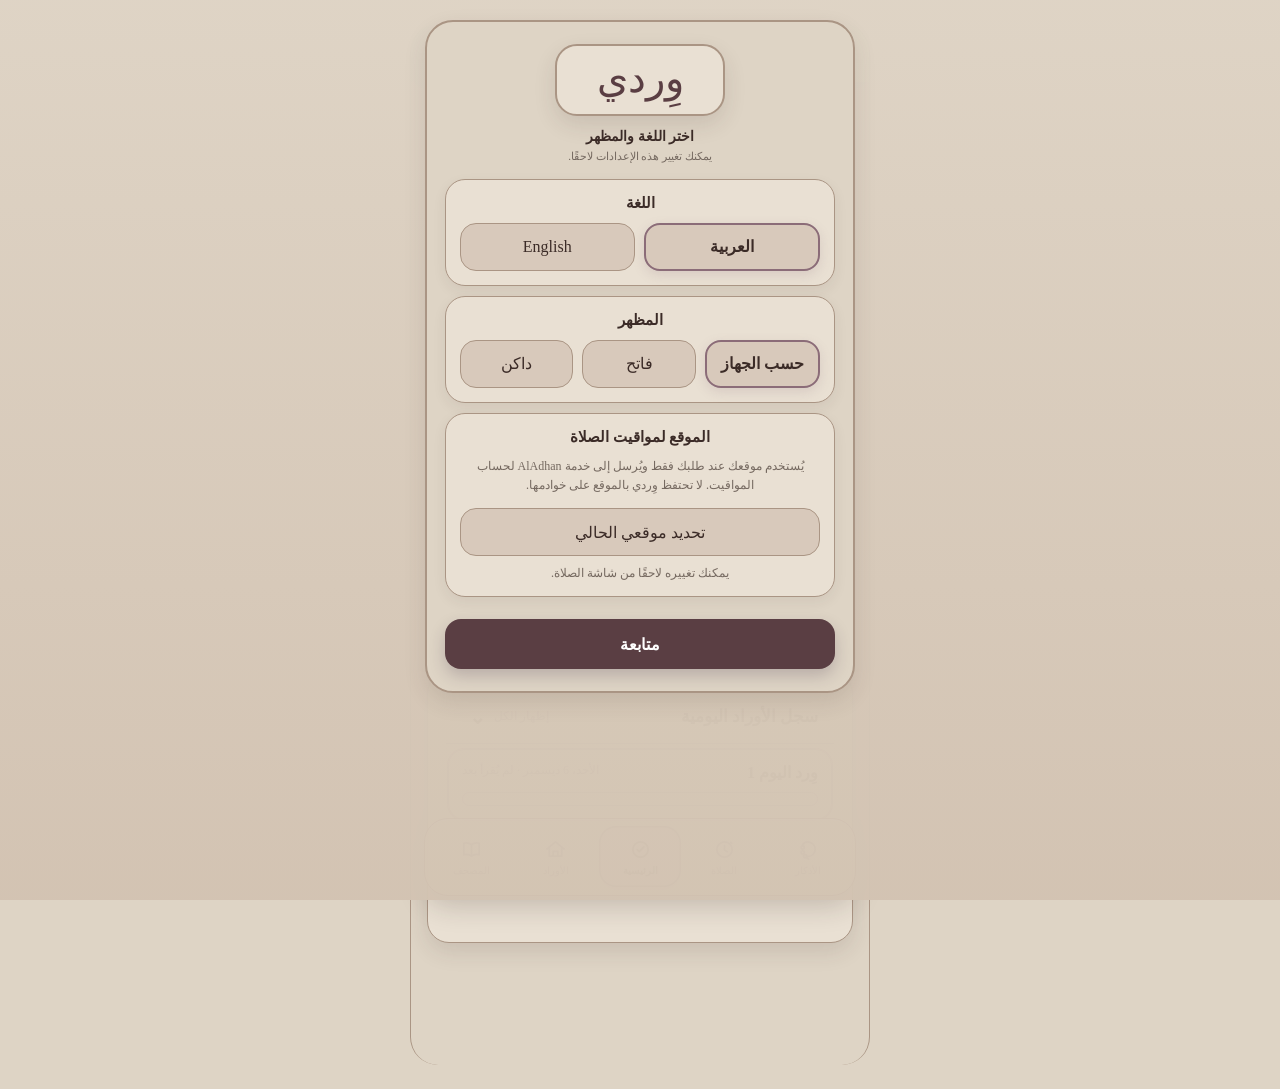
==== index.html @ 314fc112 "Add files via upload" ====
<!doctype html>
<html lang="ar" dir="rtl" data-build="26">
<head>
  <meta charset="utf-8" />
  <meta name="viewport" content="width=device-width,initial-scale=1,viewport-fit=cover" />
  <meta name="theme-color" id="themeColorMeta" content="#ded4c5" />
  <meta name="apple-mobile-web-app-capable" content="yes" />
  <meta name="apple-mobile-web-app-status-bar-style" id="appleStatusBarMeta" content="default" />
  <meta name="apple-mobile-web-app-title" content="Werdy" />
  <title>وِردي | Werdy</title>
  <meta name="werdy-build" content="26" />
  <link rel="manifest" href="./manifest.json?v=26" />
  <link rel="apple-touch-icon" href="./assets/icon-192-1xGgNftV.png" />
  <script type="module" crossorigin src="./assets/index-ByJYlBrs.js"></script>
  <link rel="stylesheet" crossorigin href="./assets/index-DvYxxXbw.css">
</head>
<body class="release-v1">
  
  <section class="onboarding-overlay" id="onboarding">
    <div class="onboarding-card">
      <div class="brand large"><span class="brand-ar">وِردي</span><span class="brand-en">Werdy</span></div>
      <h1 id="onboardingTitle">اختر اللغة والمظهر</h1>
      <p class="muted" id="onboardingSubtitle">يمكنك تغيير هذه الإعدادات لاحقًا.</p>

      <div class="onboarding-section">
        <label id="languageLabel">اللغة</label>
        <div class="choice-row">
          <button class="choice-btn active" data-lang-choice="ar">العربية</button>
          <button class="choice-btn" data-lang-choice="en">English</button>
        </div>
      </div>

      <div class="onboarding-section">
        <label id="themeLabel">المظهر</label>
        <div class="choice-row">
          <button class="choice-btn active" data-theme-choice="system" id="systemThemeBtn">حسب الجهاز</button>
          <button class="choice-btn" data-theme-choice="light" id="lightThemeBtn">فاتح</button>
          <button class="choice-btn" data-theme-choice="dark" id="darkThemeBtn">داكن</button>
        </div>
      </div>

      <div class="onboarding-section"><label id="onboardingLocationLabel">الموقع لمواقيت الصلاة</label><p class="location-disclosure" id="onboardingLocationDisclosure">يُستخدم موقعك عند طلبك فقط ويُرسل إلى خدمة AlAdhan لحساب المواقيت. لا تحتفظ وِردي بالموقع على خوادمها.</p><button class="choice-btn location-onboarding-btn" id="onboardingLocationBtn">تحديد موقعي الحالي</button><small class="muted onboarding-location-status" id="onboardingLocationStatus">يمكنك تغييره لاحقًا من شاشة الصلاة.</small></div>

      <button class="primary-btn" id="continueOnboarding">متابعة</button>
    </div>
  </section>

  <main class="app-shell">
    <button class="hidden" id="adhkarBtn" type="button" tabindex="-1" aria-hidden="true"></button>
    <button class="hidden" id="khatmaCompleteBtn" type="button" tabindex="-1" aria-hidden="true"></button>
    <header class="topbar">
      <button class="icon-btn" id="menuBtn" aria-label="البحث في المصحف">⌕</button>
      <button class="brand theme-brand-btn" id="themeBrandBtn" type="button" aria-label="تغيير المظهر"><span class="brand-ar">وِردي</span><span class="brand-en">Werdy</span></button>
      <button class="icon-btn settings-header-btn" id="settingsHeaderBtn" aria-label="الإعدادات"><svg viewBox="0 0 24 24" aria-hidden="true"><path d="M4 7h10M18 7h2M4 17h2M10 17h10M14 4v6M7 14v6"/><circle cx="14" cy="7" r="2"/><circle cx="7" cy="17" r="2"/></svg></button>
    </header>
    <div class="global-quran-search hidden" id="globalQuranSearch">
      <select id="globalSurahSelect" aria-label="السورة"></select>
      <input id="globalAyahInput" type="text" inputmode="numeric" pattern="[0-9٠-٩۰-۹]*" value="1" aria-label="رقم الآية" />
      <button class="small-btn" id="globalQuranGoBtn">انتقال</button>
    </div>

    <section class="screen" id="adhkarScreen">
      <div class="page-title-card"><h1 id="adhkarPageTitle">الأذكار</h1></div>
      <div class="adhkar-tabs" role="tablist" aria-label="نوع الأذكار">
        <button class="adhkar-tab active" id="morningAdhkarTab" type="button" data-adhkar="morning" role="tab" aria-selected="true">أذكار الصباح</button>
        <button class="adhkar-tab" id="eveningAdhkarTab" type="button" data-adhkar="evening" role="tab" aria-selected="false">أذكار المساء</button>
      </div>
      <p class="adhkar-translation-note hidden" id="adhkarTranslationNote"></p>
      <div class="adhkar-list" id="adhkarList"></div>
    </section>

    <section class="screen" id="homeScreen">
      <div class="page-title-card"><h1>الأوراد</h1><p class="muted" id="todayLabel"></p><span class="count-badge hidden" id="awradCount">1</span></div>
      <div id="awradCards" class="awrad-cards"></div>
    </section>

    <section class="screen" id="wirdDetailsScreen">
      <div class="section-title-row"><button class="back-btn" data-target="homeScreen">→</button><h1>تفاصيل الوِرد</h1><span></span></div>
      <div class="wird-day-nav"><button id="previousWirdBtn" aria-label="اليوم السابق">−</button><strong id="wirdDayLabel">وِرد اليوم الأول</strong><button id="nextWirdBtn" aria-label="اليوم التالي">+</button></div>
      <div class="detail-chart"><div class="chart-center"><strong id="detailPercent">0%</strong><small>تم اليوم</small></div></div>
      <article class="hero-card detail-hero"><span class="khatma-tag" id="detailKhatmaName">الختمة الأساسية</span><h2 id="detailRange">من الفاتحة 1 إلى البقرة 25</h2><p id="detailPreview">بِسْمِ اللَّهِ الرَّحْمَنِ الرَّحِيمِ...</p></article>
      <div class="stats-grid khatma-stats detail-khatma-stats">
        <article class="stat"><span>عدد أجزاء الوِرد</span><strong id="totalCompleted">0</strong><small>جزء</small></article>
        <article class="stat"><span>عدد أرباع الوِرد</span><strong id="dailyAmountSummary">2</strong><small>ربع</small></article>
        <article class="stat"><span>أيام القراءة</span><strong id="activeDaysCount">7</strong><small>أسبوعيًا</small></article>
      </div>
      <div class="stats-grid detail-stats"><article class="stat"><span>تمت قراءته</span><strong id="doneCount">0</strong><small>ربع</small></article><article class="stat"><span>المتبقي</span><strong id="remainingCount">2</strong><small>ربع</small></article><article class="stat"><span>إجمالي الوِرد</span><strong id="detailTotal">2</strong><small>ربع</small></article><article class="stat schedule-stat"><span>مقارنة بالخطة</span><strong id="scheduleDelta">في الموعد</strong><small id="scheduleDeltaDetail">لا تأخير</small></article></div>
      <button class="primary-btn" id="startReadingBtn">ابدأ الوِرد</button>
      <button class="secondary-btn" id="completeWirdDayBtn">تمت قراءة وِرد اليوم والانتقال للوِرد التالي</button>
    </section>

    <div class="modal-backdrop hidden" id="reminderModal"><div class="mini-modal"><h2>موعد تذكير الوِرد</h2><input type="time" id="quickReminderTime" /><div class="modal-actions"><button class="text-btn" id="cancelReminderBtn">إلغاء</button><button class="primary-btn" id="saveReminderBtn">حفظ</button></div></div></div>
    <div class="modal-backdrop hidden" id="khatmaOptionsModal"><div class="mini-modal options-modal"><h2 id="khatmaOptionsTitle">إعدادات الختمة</h2><label id="khatmaEditableNameLabel">اسم الختمة</label><input type="text" id="khatmaEditableName" maxlength="60"/><label>وقت التذكير اليومي</label><div class="time-field-shell"><span class="time-field-value" id="khatmaReminderTimeDisplay" aria-hidden="true">09:00 AM</span><input type="time" id="khatmaReminderTime"/></div><small class="time-preview" id="khatmaReminderPreview"></small><div class="two-fields khatma-origin-fields"><div><label id="khatmaStartDateInputLabel">تاريخ بداية الختمة</label><input type="date" id="khatmaStartDateInput"/></div><div><label id="khatmaPriorWerdsLabel">الأوراد المقروءة سابقًا</label><input type="text" inputmode="numeric" pattern="[0-9٠-٩۰-۹]*" id="khatmaPriorWerds"/></div></div><small class="time-preview" id="khatmaSchedulePreview"></small><label>أيام الوِرد</label><div class="days-grid" id="khatmaDaysGrid"></div><label>مقدار الوِرد اليومي</label><div class="two-fields"><div><label>الأجزاء</label><input type="text" inputmode="numeric" pattern="[0-9٠-٩۰-۹]*" id="khatmaParts"/></div><div><label>الأرباع</label><input type="text" inputmode="numeric" pattern="[0-9٠-٩۰-۹]*" id="khatmaQuarters"/></div></div><small class="validation-message" id="khatmaAmountError"></small><div class="modal-actions"><button class="text-btn" id="cancelKhatmaOptionsBtn">إلغاء</button><button class="primary-btn" id="saveKhatmaOptionsBtn">حفظ</button></div></div></div>
    <div class="modal-backdrop hidden" id="appDialog" role="dialog" aria-modal="true" aria-labelledby="appDialogTitle" aria-describedby="appDialogMessage"><div class="mini-modal app-dialog-card"><div class="app-dialog-icon" id="appDialogIcon">!</div><h2 id="appDialogTitle"></h2><p id="appDialogMessage"></p><div class="modal-actions app-dialog-actions"><button class="text-btn" id="appDialogCancel"></button><button class="primary-btn" id="appDialogConfirm"></button></div></div></div>

    <section class="screen" id="readingScreen">
      <div class="section-title-row">
        <button class="back-btn" data-target="homeScreen">→</button>
        <h1>قراءة الوِرد</h1>
        <span></span>
      </div>

      <div class="reading-meta" id="readingMeta">من سورة البقرة · آية 142 إلى آية 176</div>

      <article class="mushaf-card">
        <div class="bismillah quran-content" id="readingBismillah">بِسْمِ اللَّهِ الرَّحْمَنِ الرَّحِيمِ</div>
        <div id="quranText" class="quran-content quran-passage">
          سَيَقُولُ السُّفَهَاءُ مِنَ النَّاسِ مَا وَلَّاهُمْ عَن قِبْلَتِهِمُ الَّتِي كَانُوا عَلَيْهَا ۚ
          قُل لِّلَّهِ الْمَشْرِقُ وَالْمَغْرِبُ يَهْدِي مَن يَشَاءُ إِلَىٰ صِرَاطٍ مُّسْتَقِيمٍ
          <span class="ayah-num">١٤٢</span>
        </div>
        <p class="quran-content hidden" id="quranText2">
          وَكَذَٰلِكَ جَعَلْنَاكُمْ أُمَّةً وَسَطًا لِّتَكُونُوا شُهَدَاءَ عَلَى النَّاسِ
          وَيَكُونَ الرَّسُولُ عَلَيْكُمْ شَهِيدًا...
        </p>
      </article>

      <div class="reading-progress">
        <div class="progress-top">
          <span>تقدم وِرد اليوم</span>
          <strong id="readingProgressText">0 من 2 ربع</strong>
        </div>
        <div class="progress-track"><div class="progress-bar" id="readingProgressBar"></div></div>
      </div>

      <button class="primary-btn" id="finishQuarterBtn">تم إتمام الربع</button>
    </section>

    <section class="screen mushaf-screen" id="mushafScreen">
      <article class="mushaf-card free-mushaf" id="freeMushafCard">
        <div class="mushaf-surah-title" id="freeSurahTitle">سورة الفاتحة</div>
        <div class="bismillah quran-content" id="freeBismillah">بِسْمِ اللَّهِ الرَّحْمَنِ الرَّحِيمِ</div>
        <div id="freeQuranText" class="quran-content quran-passage"></div>
      </article>
    </section>

    <section class="screen active" id="khatmaScreen">
      <div class="page-title-card selector-title-card"><select id="khatmaSelector" aria-label="اختر الختمة"></select></div>
      <article class="hero-card khatma-summary">
        <div class="ring" id="khatmaRing"><strong id="khatmaPercent">0%</strong></div>
        <p class="khatma-today-text" id="khatmaTodayText"></p>
        <div class="khatma-date-row"><p><span id="khatmaStartDateLabel">تاريخ البدء</span><strong id="khatmaStartDate"></strong></p><p><span id="khatmaExpectedDateLabel">الانتهاء المتوقع</span><strong id="khatmaExpectedDate"></strong></p></div>
        <p class="muted khatma-completion-date hidden" id="khatmaCompletionDate"></p>
        <p class="muted khatma-stage-line" id="khatmaStageLine"></p>
      </article>
      <div class="khatma-action-strip">
        <button class="khatma-action-btn" id="khatmaStartCard">ابدأ وِرد اليوم</button>
        <button class="khatma-share-btn" id="khatmaShareBtn" aria-label="مشاركة وِرد اليوم"></button>
      </div>
      <article class="timeline-card">
        <button class="timeline-toggle" id="timelineToggle" type="button"><strong>سجل الأوراد اليومية</strong><span id="timelineToggleLabel">إظهار الكل</span><b aria-hidden="true">⌄</b></button>
        <div class="wird-timeline" id="wirdTimeline"></div>
      </article>
    </section>

    <section class="screen" id="groupScreen">
      <div class="page-title-card prayer-title-card"><h1>مواقيت الصلاة</h1><p class="muted" id="prayerDateLabel"></p></div>
      <div class="prayer-times" id="prayerTimes"><p class="muted center">جاري تحميل مواقيت الصلاة…</p></div>
      <article class="hero-card prayer-settings">
        <div class="prayer-field"><label for="prayerMethod">جهة حساب المواقيت</label><select id="prayerMethod"><option value="4">جامعة أم القرى — مكة</option><option value="3">Muslim World League (MWL) — رابطة العالم الإسلامي</option><option value="5">الهيئة المصرية العامة للمساحة</option><option value="2">الجمعية الإسلامية لأمريكا الشمالية</option><option value="1">جامعة العلوم الإسلامية — كراتشي</option><option value="13">رئاسة الشؤون الدينية التركية</option></select></div>
        <div class="prayer-location-grid"><div class="prayer-field"><label for="prayerCity">المدينة</label><input id="prayerCity" value="Belfast" readonly/></div><div class="prayer-field"><label for="prayerCountry">الدولة</label><input id="prayerCountry" value="GB" readonly/></div></div>
        <button class="small-btn location-btn" id="useCurrentLocationBtn">⌖ استخدم موقعي الحالي</button>
        <small class="location-status muted" id="prayerLocationStatus">الموقع الحالي: Belfast، GB</small><small class="source-note" id="prayerLocationDisclosure">يُرسل الموقع إلى خدمة AlAdhan لحساب المواقيت عند اختيارك استخدام الموقع، ولا تحتفظ به وِردي على خوادمها.</small><small class="source-note">تتحدث المواقيت تلقائيًا، وقد تختلف عن توقيت مسجدك المحلي.</small>
      </article>
    </section>

    <section class="screen" id="settingsScreen">
      <div class="page-title-card"><h1>الإعدادات</h1></div>

      <div class="settings-group"><label>الختمات والأوراد</label><div class="inline-add"><input id="khatmaNameInput" maxlength="40" placeholder="اسم الختمة الجديدة"/><button class="small-btn" id="addKhatmaBtn">إضافة</button></div><div id="settingsKhatmasList" class="settings-khatmas"></div></div>

      <div class="settings-group">
        <label>حجم خط القرآن</label>
        <input type="range" id="fontSizeRange" min="20" max="42" step="1" value="26" />
        <div class="range-caption"><span>أصغر</span><strong id="fontSizeValue">26</strong><span>أكبر</span></div>
      </div>

      <div class="settings-group notification-setting">
        <div><label>تنبيهات الوِرد</label><small class="muted" id="notificationStatus">لم يتم تفعيلها</small></div>
        <button class="small-btn" id="enableNotificationsBtn">تفعيل</button>
      </div>

      <div class="settings-group kahf-notification-setting">
        <div class="notification-setting">
          <div><label id="kahfNotificationLabel">تنبيه بقراءة سورة الكهف يوم الجمعة</label><small class="muted" id="kahfNotificationStatus">متوقفة</small></div>
          <button class="small-btn" id="enableKahfNotificationBtn">تفعيل</button>
        </div>
        <label class="kahf-time-label" for="kahfNotificationTime" id="kahfTimeLabel">وقت التنبيه</label>
        <div class="time-field-shell"><span class="time-field-value" id="kahfNotificationTimeDisplay" aria-hidden="true">10:00 AM</span><input type="time" id="kahfNotificationTime" value="10:00" /></div>
        <small class="time-preview" id="kahfTimePreview"></small>
      </div>

      <div class="settings-group"><label>نظام عرض الوقت</label><select id="timeFormatSelect"><option value="12">12 ساعة — AM / PM</option><option value="24">24 ساعة</option></select><small class="muted setting-hint">يُطبّق على كل الأوقات المعروضة في البرنامج.</small></div>

      
      <div class="settings-group">
        <label id="settingsLanguageLabel">لغة عرض التطبيق</label>
        <select id="languageSelect">
          <option value="ar">العربية</option>
          <option value="en">English</option>
        </select>
      </div>

      <div class="settings-group">
        <label id="quranLanguageLabel">لغة عرض القرآن</label>
        <select id="quranLanguageSelect">
          <option value="ar">العربية</option>
          <option value="en">English</option>
        </select>
        <small class="muted setting-hint" id="quranLanguageHint">اختيار مستقل عن لغة عرض التطبيق.</small>
      </div>

      <div class="settings-group">
        <label>المظهر</label>
        <div class="segmented">
          <button class="seg active" data-theme="system">حسب الجهاز</button>
          <button class="seg" data-theme="light">فاتح</button>
          <button class="seg" data-theme="dark">داكن</button>
        </div>
      </div>

      <button class="primary-btn" id="saveSettingsBtn">حفظ الإعدادات</button>

      <nav class="legal-links" aria-label="الخصوصية والدعم">
        <a id="privacyPolicyLink" href="privacy.html">سياسة الخصوصية</a>
        <a id="supportLink" href="support.html">الدعم والتواصل</a>
      </nav>

      <!-- Preserved for a later release. It must remain hidden until payments are implemented with the stores' approved billing systems. -->
      <article class="donation-card release-v2-feature hidden" data-planned-release="2">
        <p class="donation-greeting" id="donationGreeting">عملاؤنا الكرام، تحية طيبة وبعد.</p>
        <p class="donation-copy" id="donationCopy">بناءً على سياسة مؤسسي التطبيق، فالتطبيق مجاني تمامًا. ويمكنكم هنا التبرع اختياريًا فقط، دعمًا لاستمرار البرنامج وإنشاء برامج أخرى مماثلة.</p>
        <div class="donation-options" aria-label="خيارات التبرع">
          <button type="button" aria-disabled="true">£5</button>
          <button type="button" aria-disabled="true">£10</button>
          <button type="button" aria-disabled="true">£15</button>
          <button type="button" aria-disabled="true" id="donationOther">مبلغ آخر</button>
        </div>
      </article>

      <article class="donation-card quran-sources-card">
        <p class="donation-greeting" id="quranSourcesTitle">المصادر والتراخيص</p>
        <p class="donation-copy" id="quranSourcesCopy">النص العربي العثماني الكامل دون تعديل من مشروع Tanzil، الإصدار 1.1، بترخيص Creative Commons Attribution 3.0. ترجمة المعاني الإنجليزية من ClearQuran بترجمة Talal Itani، وتُعرض دون تعديل بموجب ترخيص Creative Commons Attribution-NonCommercial-NoDerivs.</p>
        <div class="source-links"><a href="https://tanzil.net/" target="_blank" rel="noopener">Tanzil</a><a href="https://clearquran.com/" target="_blank" rel="noopener">ClearQuran</a></div>
      </article>
    </section>

    <nav class="bottom-nav">
      <button class="nav-item" data-target="adhkarScreen" aria-label="الأذكار"><svg viewBox="0 0 24 24" aria-hidden="true"><path d="M5.5 7.5c1.8-2.7 5.4-4 8.8-2.7 3.9 1.5 5.8 6 4.1 9.8-1.5 3.4-5.2 5.2-8.8 4.3"/><circle cx="6" cy="10" r="1.7"/><circle cx="6" cy="15" r="1.7"/><circle cx="8.5" cy="19" r="1.7"/><path d="M9.8 20.2 12 22"/></svg><span>الأذكار</span></button>
      <button class="nav-item" data-target="groupScreen" aria-label="الصلاة"><svg viewBox="0 0 24 24" aria-hidden="true"><circle cx="12" cy="12" r="8"/><path d="M12 8v4.5l3 1.8M18.5 4.5l1 1"/></svg><span>الصلاة</span></button>
      <button class="nav-item active" data-target="khatmaScreen" aria-label="الرئيسية"><svg viewBox="0 0 24 24" aria-hidden="true"><circle cx="12" cy="12" r="8"/><path d="m8.5 12 2.2 2.2 4.8-5"/></svg><span>الرئيسية</span></button>
      <button class="nav-item" data-target="homeScreen" aria-label="الأوراد"><svg viewBox="0 0 24 24" aria-hidden="true"><path d="M3 11.5 12 4l9 7.5M5.5 10v9h13v-9M9.5 19v-5h5v5"/></svg><span>الأوراد</span></button>
      <button class="nav-item" data-target="mushafScreen" aria-label="المصحف"><svg viewBox="0 0 24 24" aria-hidden="true"><path d="M4 5.5c3.4-.8 6-.2 8 1.5v12c-2-1.7-4.6-2.3-8-1.5v-12Zm16 0c-3.4-.8-6-.2-8 1.5v12c2-1.7 4.6-2.3 8-1.5v-12Z"/></svg><span>المصحف</span></button>
    </nav>
  </main>

  <script src="assets/quran/quran-data.js"></script>
  <script src="assets/adhkar-data.js?v=26"></script>
  <script src="app-v20.js?v=26"></script>
  <script src="release-fixes.js?v=26"></script>
</body>
</html>
---- assets/index-DvYxxXbw.css ----
:root{color-scheme:light;--safe-top:env(safe-area-inset-top,0px);--safe-bottom:env(safe-area-inset-bottom,0px);--topbar-base:58px;--bottom-nav-base:62px;--status-bg:#ded4c5;--quran-size:26px;--bg:#ded4c5;--surface:#e9e0d3;--surface-2:#d8c9bb;--text:#3b2b27;--muted:#756960;--primary:#8b6c78;--primary-strong:#5a3e43;--accent:#a95f50;--mint:#7f9586;--border:#aa9584;--shadow:0 9px 22px rgba(59,43,39,.12)}@font-face{font-family:"Werdy QCF Page 2";src:url(./p2-Bf7doJzD.woff2) format("woff2");font-display:block}@font-face{font-family:"Werdy QCF Page 7";src:url(./p7-BSIY8rIM.woff2) format("woff2");font-display:block}*{box-sizing:border-box}body{margin:0;font-family:Times New Roman,Noto Naskh Arabic,serif;background:#d2c3b2;color:var(--text)}body.dark{color-scheme:dark}button,input,select{font:inherit}button{cursor:pointer}.app-shell{width:min(100%,460px);min-height:100vh;margin:auto;background:var(--bg);border-left:1px solid var(--border);border-right:1px solid var(--border);position:relative;padding-bottom:calc(82px + var(--safe-bottom))}.topbar{height:calc(var(--topbar-base) + var(--safe-top));display:flex;align-items:center;justify-content:space-between;padding:var(--safe-top) 16px 0;position:sticky;top:0;z-index:20;-webkit-backdrop-filter:blur(18px);backdrop-filter:blur(18px);background:linear-gradient(135deg,#d2c3b2fa,#e9e0d3fa);border-bottom:0;box-shadow:0 7px 20px #38233f1a}.topbar:before{content:"";position:absolute;z-index:0;top:0;left:0;right:0;height:var(--safe-top);background:var(--status-bg)}.topbar>*{position:relative;z-index:1}.brand{font-size:26px;font-family:Times New Roman,serif;color:var(--primary-strong);min-width:102px;padding:6px 16px 7px;text-align:center;line-height:1;background:color-mix(in srgb,var(--surface) 78%,transparent);border:1px solid color-mix(in srgb,var(--border) 72%,transparent);border-radius:999px;box-shadow:0 4px 12px #38233f14}.icon-btn,.back-btn{border:1px solid var(--border);background:var(--surface);font-size:22px;color:var(--text);width:42px;height:42px;border-radius:50%;display:grid;place-items:center}.screen{display:none;padding:12px 16px 24px}.screen.active{display:block}.hero-card,.simple-card,.settings-group,.mushaf-card,.reading-progress{background:var(--surface);border:1px solid var(--border);border-radius:22px;box-shadow:var(--shadow)}.hero-card{padding:22px}.eyebrow{font-size:24px;font-weight:800;text-align:center}.date{font-size:13px;color:var(--muted);text-align:center;margin:8px 0 18px}.wird-box{background:#f7eef6;border:1px solid var(--border);border-radius:18px;padding:20px;text-align:center}.surah-label{font-size:14px;margin-bottom:12px}.range{display:flex;justify-content:center;gap:20px;font-size:18px}.range strong{font-size:30px}.ayah-preview{font-size:19px;line-height:1.8;margin:18px 0 6px}.primary-btn{width:100%;border:0;border-radius:16px;padding:15px 18px;margin-top:16px;background:var(--primary-strong);color:#fff;font-weight:800;box-shadow:0 7px 16px #38233f38}.stats-grid{display:grid;grid-template-columns:repeat(3,1fr);gap:10px;margin:14px 0}.stat{background:var(--surface);border:1px solid var(--border);border-radius:18px;padding:14px 10px;text-align:center}.stat span,.stat small{display:block;color:var(--muted);font-size:12px}.stat strong{display:block;font-size:28px;margin:5px 0}.simple-card{padding:16px 18px;display:flex;align-items:center;justify-content:space-between;margin-top:12px}.simple-card div{display:flex;flex-direction:column;gap:6px}.muted{color:var(--muted)}.bottom-nav{position:fixed;left:50%;transform:translate(-50%);bottom:calc(var(--safe-bottom) + 8px);width:min(calc(100% - 28px),432px);height:var(--bottom-nav-base);padding:6px;display:flex;gap:3px;background:color-mix(in srgb,var(--surface) 72%,transparent);border:1px solid color-mix(in srgb,var(--border) 75%,transparent);border-radius:22px;backdrop-filter:blur(20px) saturate(145%);-webkit-backdrop-filter:blur(20px) saturate(145%);box-shadow:0 10px 28px #2c1d1933,inset 0 1px #ffffff59;z-index:30}.nav-item{flex:1;border:0;background:transparent;color:var(--muted);display:flex;align-items:center;justify-content:center;border-radius:16px;min-width:44px}.nav-item svg{width:24px;height:24px;fill:none;stroke:currentColor;stroke-width:1.8;stroke-linecap:round;stroke-linejoin:round}.nav-item span{position:absolute;width:1px;height:1px;padding:0;margin:-1px;overflow:hidden;clip:rect(0,0,0,0);white-space:nowrap;border:0}.nav-item.active{color:var(--primary-strong);font-weight:700;background:color-mix(in srgb,var(--surface-2) 86%,transparent);box-shadow:inset 0 0 0 1.5px var(--primary),0 4px 10px #3b2b271a}.nav-item.disabled{opacity:.35}.section-title-row{display:grid;grid-template-columns:40px 1fr 40px;align-items:center;margin-bottom:16px;padding:10px 12px;background:var(--surface);border:2px solid var(--border);border-radius:20px;box-shadow:var(--shadow)}.section-title-row h1{text-align:center;font-size:22px}.reading-meta{background:var(--surface-2);border-radius:14px;padding:10px 14px;text-align:center;font-size:13px;margin-bottom:14px}.mushaf-card{padding:26px 22px;min-height:460px;background:var(--surface)}.bismillah{text-align:center;font-family:Georgia,serif;font-size:20px;margin-bottom:20px}.mushaf-card p{font-size:var(--quran-size);line-height:2.05;text-align:justify;font-family:Times New Roman,Traditional Arabic,serif}.quran-passage{font-size:var(--quran-size);line-height:2.05;text-align:start;font-family:Times New Roman,Traditional Arabic,serif}.quran-passage .ayah{display:inline}.passage-surah-title{margin:26px 0 16px;padding:10px 14px;border:1px solid var(--border);border-radius:16px;background:var(--surface-2);color:var(--text);font-size:21px;text-align:center}.passage-surah-title:first-child{margin-top:0}.passage-bismillah{margin:12px 0 20px;text-align:center;font-size:calc(var(--quran-size) * .82);font-weight:700}.qcf-page{--qcf-size:39px;direction:rtl;display:flex;flex-direction:column;gap:0;width:100%;padding:8px 7px 18px;overflow:hidden}.qcf-line{width:100%;min-height:1.68em;display:flex;align-items:center;justify-content:center;white-space:nowrap;font-family:var(--qcf-font),serif;font-size:var(--qcf-size);font-weight:400;line-height:1.68;text-align:center}.qcf-line-inner{display:inline-block;white-space:nowrap}.qcf-line.surah-header{min-height:2.6em;margin:4px 0 8px;border:1px solid var(--border);border-radius:18px;background:var(--surface-2);font-family:Times New Roman,Traditional Arabic,serif;font-size:25px;font-weight:800}.qcf-line.basmala{font-family:Times New Roman,Traditional Arabic,serif;font-size:calc(var(--qcf-size) * .78);font-weight:700}.ayah-num{display:inline-flex;align-items:center;justify-content:center;min-width:32px;height:32px;border:1px solid var(--primary);border-radius:50%;font-size:14px}.reading-progress{padding:16px;margin-top:14px}.progress-top{display:flex;justify-content:space-between;margin-bottom:10px}.progress-track{height:8px;background:var(--surface-2);border-radius:999px;overflow:hidden}.progress-bar{height:100%;width:0;background:var(--primary-strong);transition:.25s}.settings-group{padding:18px;margin-bottom:14px}.settings-group label{display:block;font-weight:800;margin-bottom:12px}input[type=time],input[type=number],input[type=text],select{width:100%;padding:14px;border:1px solid var(--border);background:var(--surface);border-radius:14px;color:var(--text)}input[type=time]{direction:ltr;text-align:center}.days-grid{display:grid;grid-template-columns:repeat(4,1fr);gap:8px}.day-chip{border:1px solid var(--border);background:var(--surface);border-radius:14px;padding:10px 5px;font-size:12px}.day-chip.active{background:var(--surface-2);color:var(--text);border-color:var(--primary);font-weight:800}.segmented{display:flex;background:var(--surface-2);border:1px solid var(--border);border-radius:14px;padding:4px}.seg{flex:1;border:0;background:transparent;color:var(--text);padding:10px;border-radius:11px}.seg.active{background:var(--surface);color:var(--text);box-shadow:0 2px 10px #0000000d}body.dark{--bg:#1b1412;--surface:#2b1d19;--surface-2:#382621;--text:#f4e9df;--muted:#bda99d;--primary:#b77a6a;--primary-strong:#8f5e50;--accent:#b77a6a;--mint:#879687;--border:#64483f;--shadow:0 10px 24px rgba(8,4,3,.32);--status-bg:#1b1412;background:#120d0b}body.dark .topbar{background:linear-gradient(135deg,#382621fc,#2b1d19fc);box-shadow:0 8px 22px #00000052}body.dark .topbar:before{background:var(--status-bg)}body.dark .brand{color:#f4e9df;background:#ffffff0b;border-color:#64483f}body.dark h1,body.dark h2,body.dark h3,body.dark strong,body.dark label,body.dark .prayer-row span,body.dark .prayer-row strong{color:var(--text)}body.dark .bottom-nav{background:color-mix(in srgb,var(--surface) 76%,transparent);box-shadow:0 12px 30px #0000006b,inset 0 1px #ffffff14}body.dark .wird-box,body.dark input,body.dark select,body.dark .day-chip,body.dark .mushaf-card{background:#382621;color:var(--text)}body.dark .seg{color:#f4e9df}body.dark .seg.active{background:#46302a;color:#fff}.onboarding-overlay{position:fixed;inset:0;z-index:100;display:flex;align-items:center;justify-content:center;padding:24px;background:linear-gradient(180deg,#ded4c5fa,#d2c3b2fa)}.onboarding-overlay.hidden{display:none}.onboarding-card{width:min(100%,430px);background:var(--surface);border:1px solid var(--border);border-radius:28px;padding:28px 22px;box-shadow:var(--shadow)}.brand.large{font-size:42px;text-align:center;margin:0 auto 20px;width:max-content;min-width:0;padding:0;background:transparent;border:0;box-shadow:none}.onboarding-card h1{text-align:center;font-size:24px;margin:0 0 8px}.onboarding-card>p{text-align:center;margin-bottom:24px}.onboarding-section{margin:18px 0}.onboarding-section label{display:block;font-weight:800;margin-bottom:10px}.choice-row{display:flex;gap:8px}.choice-btn{flex:1;border:1px solid var(--border);background:var(--surface);color:var(--text);padding:12px 8px;border-radius:14px}.choice-btn.active{background:var(--surface-2);color:var(--text);border-color:var(--primary);font-weight:800}body.dark .onboarding-overlay{background:#1b1412fc}body.dark .choice-btn{background:#382621}body.dark .choice-btn.active{background:#46302a;color:#fff}html[dir=ltr] .app-shell{direction:ltr}.hidden{display:none!important}button:disabled{opacity:.55;cursor:not-allowed;box-shadow:none}.action-card .small-btn{flex:none}.small-btn{border:1px solid var(--primary);background:transparent;color:var(--primary-strong);padding:9px 15px;border-radius:12px;font-weight:800}.source-note{text-align:center;color:var(--muted);font-size:12px;line-height:1.7;padding:0 18px}.khatma-summary{text-align:center;cursor:pointer}.khatma-summary:focus-visible{outline:3px solid var(--primary);outline-offset:3px}.khatma-start-hint{display:block;width:max-content;margin:14px auto 0;padding:7px 18px;border-radius:999px;background:var(--surface-2);color:var(--primary-strong);font-weight:800;font-size:14px}.khatma-summary:hover .khatma-start-hint{background:var(--primary-strong);color:#fff}.khatma-compact .khatma-start-hint{display:none}.khatma-summary h2{margin-bottom:6px}.ring{--progress:0deg;width:132px;height:132px;margin:0 auto 18px;border-radius:50%;display:grid;place-items:center;background:conic-gradient(var(--accent) 0 var(--progress),var(--border) var(--progress) 360deg);position:relative;border:3px solid var(--border);box-shadow:0 0 0 5px var(--surface-2),var(--shadow)}.ring:after{content:"";position:absolute;width:104px;height:104px;border-radius:50%;background:var(--surface)}.ring strong{position:relative;z-index:1;font-size:26px}.center{text-align:center}.empty-icon{text-align:center;font-size:54px}.hero-card h2{text-align:center}.field-label{display:block;font-weight:800;margin:18px 0 8px}.brand-en{letter-spacing:.5px}.brand.large{display:flex;justify-content:center}.two-fields{display:grid;grid-template-columns:1fr 1fr;gap:12px}.two-fields label{font-size:13px;margin:12px 0 7px}.validation-message{display:block;color:#a33d3d;min-height:18px;margin-top:8px}.mushaf-surah-title{text-align:center;font-weight:800;font-size:21px;color:var(--primary-strong);margin-bottom:14px}.free-mushaf{margin-top:14px}.timeline-card{background:var(--surface);border:1px solid var(--border);border-radius:22px;padding:18px;margin-top:14px;box-shadow:var(--shadow)}.timeline-head{display:flex;justify-content:space-between;align-items:center;margin-bottom:16px}.wird-timeline{display:flex;flex-direction:column;gap:14px;padding:5px 2px 12px}.timeline-quarter{flex:0 0 42px;width:42px;height:42px;border-radius:50%;display:grid;place-items:center;font-weight:800;border:2px solid var(--border)}.timeline-quarter.read{background:var(--primary-strong);border-color:var(--primary-strong);color:#fff}.timeline-quarter.pending{background:var(--surface);color:var(--muted)}.timeline-legend{display:flex;gap:18px;color:var(--muted);font-size:12px}.timeline-legend span{display:flex;align-items:center;gap:6px}.timeline-legend i{width:10px;height:10px;border-radius:50%;display:inline-block}.done-dot{background:var(--primary-strong)}.pending-dot{border:1px solid var(--border);background:var(--surface)}.groups-list{display:flex;flex-direction:column;gap:12px;margin-top:14px}.group-item{display:flex;align-items:center;justify-content:space-between;background:var(--surface);border:1px solid var(--border);border-radius:18px;padding:14px;box-shadow:var(--shadow)}.group-main,.group-actions{display:flex;align-items:center;gap:10px}.group-main div{display:flex;flex-direction:column;gap:4px}.group-main small{color:var(--muted)}.icon-delete{width:36px;height:36px;border:1px solid #c98c8c;background:transparent;color:#a33d3d;border-radius:11px;font-size:22px}body.dark .ring:after{background:var(--surface)}.section-heading{display:flex;align-items:center;justify-content:space-between;margin:2px 2px 16px}.section-heading h1{margin:0 0 4px}.section-heading p{margin:0}.count-badge{min-width:34px;height:34px;border-radius:50%;display:grid;place-items:center;background:var(--surface-2);color:var(--primary-strong);font-weight:800}.awrad-cards{display:flex;flex-direction:column;gap:14px}.wird-card{width:100%;text-align:right;border:1px solid var(--border);border-radius:20px;background:var(--surface);color:var(--text);padding:18px;box-shadow:var(--shadow)}.wird-card strong{display:block;font-size:22px;margin:12px 0 6px}.wird-card p{margin:0 0 14px;color:var(--muted)}.khatma-tag{display:inline-block;padding:5px 10px;border-radius:999px;background:var(--surface-2);color:var(--primary);font-size:12px;font-weight:800}.mini-progress,.long-track{height:10px;border:1px solid var(--border);background:transparent;border-radius:999px;overflow:hidden}.mini-progress i,.long-track i{display:block;height:100%;background:var(--primary);border-radius:inherit;transition:width .25s}.wird-card small{display:block;margin-top:8px;color:var(--muted)}.reminder-card{width:100%;color:var(--text);text-align:right}.detail-hero{text-align:center}.detail-hero h2{font-size:22px;line-height:1.7}.detail-chart{--daily-progress:0deg;width:160px;height:160px;margin:18px auto;border-radius:50%;display:grid;place-items:center;background:conic-gradient(var(--accent) 0 var(--daily-progress),var(--border) var(--daily-progress) 360deg);position:relative;border:3px solid var(--border);box-shadow:0 0 0 5px var(--surface-2),var(--shadow)}.detail-chart:after{content:"";position:absolute;width:122px;height:122px;border-radius:50%;background:var(--bg);border:1px solid var(--border)}.chart-center{position:relative;z-index:1;text-align:center;display:flex;flex-direction:column}.chart-center strong{font-size:30px}.chart-center small{color:var(--muted)}.modal-backdrop{position:fixed;inset:0;z-index:200;background:#180f1b94;display:grid;place-items:center;padding:20px}.mini-modal{width:min(100%,390px);background:var(--surface);border:1px solid var(--border);border-radius:22px;padding:22px;box-shadow:var(--shadow)}.mini-modal h2{text-align:center}.modal-actions{display:grid;grid-template-columns:1fr 1fr;gap:10px;align-items:end}.modal-actions .primary-btn{margin-top:12px}.modal-actions .text-btn{width:100%;min-height:48px;margin:12px 0 0;border:1px solid var(--border);border-radius:15px;background:var(--surface-2);color:var(--text);font-weight:800;box-shadow:0 4px 12px color-mix(in srgb,var(--text) 8%,transparent)}.mushaf-screen{padding:0 12px calc(92px + var(--safe-bottom));min-height:calc(100vh - var(--topbar-base) - var(--safe-top));transition:padding .25s}.mushaf-screen .mushaf-card{width:100%;padding:22px 16px;border:1px solid var(--border);border-radius:22px}.mushaf-controls{position:sticky;top:calc(var(--topbar-base) + var(--safe-top));z-index:18;display:grid;grid-template-columns:46px 1fr 46px;gap:10px;align-items:center;background:var(--bg);padding:10px 0;transition:.25s}.mushaf-controls select{font-weight:800;text-align:center}.mushaf-search-btn{width:44px;height:44px;border:1px solid var(--border);background:var(--surface);color:var(--text);border-radius:14px;font-size:24px}.mushaf-search-panel{position:sticky;top:calc(127px + var(--safe-top));z-index:17;display:grid;grid-template-columns:1fr 90px auto;gap:8px;background:var(--surface);border:1px solid var(--border);border-radius:16px;padding:10px;box-shadow:var(--shadow)}.mushaf-search-panel .small-btn{white-space:nowrap}.mushaf-mode .screen#mushafScreen{display:block}.mushaf-controls-hidden .topbar,.mushaf-controls-hidden .bottom-nav,.mushaf-controls-hidden .mushaf-controls{opacity:0;pointer-events:none}.mushaf-controls-hidden .topbar{margin-top:calc((var(--topbar-base) + var(--safe-top)) * -1)}.mushaf-controls-hidden .mushaf-screen{padding:0 12px var(--safe-bottom)}.topbar,.bottom-nav,.mushaf-controls{transition:opacity .25s,margin .25s}.timeline-row{border:1px solid var(--border);border-radius:16px;padding:13px;background:var(--surface)}.timeline-row-head{display:flex;justify-content:space-between;margin-bottom:10px}.timeline-row-head span{font-size:12px;color:var(--muted)}.long-track{height:14px}.timeline-row .long-track i{background:linear-gradient(90deg,var(--primary-strong),var(--primary))}.inline-add{display:grid;grid-template-columns:1fr auto;gap:8px}.settings-khatmas{display:flex;flex-direction:column;gap:8px;margin-top:12px}.settings-khatma-row{display:flex;align-items:center;justify-content:space-between;background:var(--surface-2);border:1px solid var(--border);border-radius:13px;padding:10px 12px}.settings-khatma-row button{width:30px;height:30px;border:1px solid #c98c8c;background:transparent;color:#a33d3d;border-radius:9px;font-size:20px}body.dark .detail-chart:after{background:var(--bg)}@media(max-width:380px){.mushaf-search-panel{grid-template-columns:1fr 74px}.mushaf-search-panel button{grid-column:1/-1}.two-fields{grid-template-columns:1fr}}.global-quran-search{position:fixed;z-index:80;top:calc(var(--topbar-base) + var(--safe-top) - 2px);left:50%;transform:translate(-50%);width:min(calc(100% - 24px),436px);display:grid;grid-template-columns:1fr 84px auto;gap:8px;padding:12px;background:var(--surface);border:2px solid var(--border);border-radius:0 0 18px 18px;box-shadow:0 14px 28px #1e122240}.global-quran-search input,.global-quran-search select{border-width:2px}.global-quran-search.hidden{display:none}.wird-card{padding:0;overflow:hidden}.wird-card-main{display:block;width:100%;padding:14px 16px 10px;border:0;background:transparent;color:var(--text);text-align:right}.wird-card-main strong{font-size:25px;margin:8px 0 4px}.wird-card-main p{margin-bottom:10px}.card-actions{display:grid;grid-template-columns:1fr 1fr;border-top:1px solid var(--border)}.card-actions button{padding:10px;border:0;background:var(--surface-2);color:var(--text);font-weight:700}.card-actions button+button{border-right:1px solid var(--border)}.wird-day-nav{display:grid;grid-template-columns:44px 1fr 44px;align-items:center;gap:10px;margin:12px 0}.wird-day-nav strong{text-align:center}.wird-day-nav button{height:42px;border:1px solid var(--border);border-radius:12px;background:var(--surface);color:var(--text)}.secondary-btn{width:100%;margin-top:10px;padding:13px;border:2px solid var(--border);border-radius:15px;background:transparent;color:var(--text);font-weight:800}.options-modal>label{display:block;font-weight:800;margin:14px 0 8px}.options-modal .two-fields label{margin-top:0}.edit-khatma-name{width:auto!important;height:auto!important;flex:1;border:0!important;background:transparent!important;color:var(--text)!important;text-align:right;font-size:16px!important}.edit-khatma-name small{display:block;color:var(--muted);font-size:11px;margin-top:4px}#khatmaSelector{font-weight:800;font-size:19px;text-align:center;text-align-last:center;background:var(--surface);border:2px solid var(--border)}#khatmaScreen{height:calc(100vh - 140px - var(--safe-top) - var(--safe-bottom));overflow-y:auto;scroll-behavior:smooth;overscroll-behavior:contain;display:none;flex-direction:column}#khatmaScreen.active{display:flex}.timeline-card{min-height:0;display:flex;flex-direction:column;flex:none}.wird-timeline{overflow:visible;min-height:180px}.khatma-summary,.khatma-stats,.khatma-position-card{transition:all .35s ease}.khatma-summary{position:sticky;top:0;z-index:12}.khatma-compact .khatma-summary{display:grid;grid-template-columns:74px 1fr;align-items:center;text-align:right;padding:10px 14px}.khatma-compact .khatma-summary .ring{grid-row:1/4;width:58px;height:58px;margin:0}.khatma-compact .khatma-summary .ring:after{width:42px;height:42px}.khatma-compact .khatma-summary .ring strong{font-size:14px}.khatma-compact .khatma-summary h2{margin:0;font-size:17px;text-align:right}.khatma-compact .khatma-summary p{margin:3px 0;font-size:11px}.khatma-compact .khatma-stats,.khatma-compact .khatma-position-card{max-height:0;opacity:0;overflow:hidden;margin:0;padding:0}.khatma-compact .timeline-card{margin-top:8px}input,select,.simple-card,.stat,.timeline-row,.hero-card{outline:1px solid var(--border)}@media(max-width:380px){.global-quran-search{grid-template-columns:1fr 72px}.global-quran-search button{grid-column:1/-1}}.detail-stats{grid-template-columns:repeat(2,1fr)}.schedule-stat strong{font-size:18px;line-height:1.3}.schedule-stat small{margin-top:7px}.page-title-card{width:100%;margin:0 0 16px;padding:15px 18px;background:var(--surface);border:2px solid var(--border);border-radius:20px;text-align:center;box-shadow:var(--shadow)}.page-title-card h1{font-size:22px;margin:0}.page-title-card p{margin:5px 0 0;font-size:12px}.selector-title-card{padding:8px 12px}.selector-title-card #khatmaSelector{width:100%;height:48px;border:0;outline:0;background:transparent;text-align:center;text-align-last:center;box-shadow:none}.prayer-title-card{width:100%;margin:0 0 16px;padding:15px 18px;border:2px solid var(--border);border-radius:20px}.location-onboarding-btn{width:100%}.onboarding-location-status,.time-preview{display:block;text-align:center;margin-top:8px;color:var(--muted);font-size:12px}.prayer-settings{padding:18px!important}.prayer-field{display:flex;flex-direction:column;align-items:stretch;gap:7px;min-width:0;text-align:center}.prayer-field label{display:block;font-weight:800;font-size:14px;margin:0;text-align:center}.prayer-field input,.prayer-field select{width:100%;min-width:0;height:48px;border:2px solid var(--border);padding:10px 12px;text-align:center;text-align-last:center}.prayer-field input[readonly]{cursor:default;background:var(--surface-2)}.prayer-location-grid{display:grid;grid-template-columns:minmax(0,2fr) minmax(0,1fr);gap:12px;margin-top:14px}.location-btn{display:block;width:100%;height:46px;margin-top:16px;background:var(--primary-strong);border-color:var(--primary-strong);color:#fff}.location-status{display:block;text-align:center;margin-top:12px}.prayer-settings .source-note{display:block;margin:8px 0 0;padding:0 6px}.prayer-times{display:flex;flex-direction:column;gap:10px;margin-top:14px}.prayer-row{display:grid;grid-template-columns:1fr 48px 1fr;align-items:center;padding:13px 17px;background:var(--surface);border:2px solid var(--border);border-radius:17px;box-shadow:var(--shadow)}.prayer-row span{font-weight:800;font-size:18px;text-align:right;color:var(--primary-strong)}.prayer-row strong{font-size:20px;color:var(--primary-strong);text-align:left;direction:ltr}.prayer-alert{position:relative;width:40px;height:40px;border-radius:50%;border:2px solid var(--border);background:transparent;color:var(--text);display:grid;place-items:center;padding:0}.prayer-alert svg,.card-actions svg{width:20px;height:20px;fill:none;stroke:currentColor;stroke-width:2;stroke-linecap:round;stroke-linejoin:round}.prayer-alert.off{opacity:.55}.prayer-alert.sound{border-color:var(--primary-strong);box-shadow:0 0 0 3px color-mix(in srgb,var(--primary-strong) 14%,transparent)}.prayer-alert.silent{border-color:var(--primary)}.silent-mark{position:absolute;font-style:normal;font-weight:900;transform:rotate(-35deg);font-size:25px}.setting-hint{display:block;margin-top:8px;text-align:center}@media(max-width:380px){.prayer-location-grid{grid-template-columns:repeat(2,minmax(0,1fr));gap:8px}}.member-row{display:grid;grid-template-columns:46px 1fr auto;align-items:center;gap:12px;background:var(--surface-2);padding:12px;border-radius:16px;margin-top:18px}.member-row div{display:flex;flex-direction:column;gap:4px}.member-row small{color:var(--muted)}.avatar{width:42px;height:42px;border-radius:50%;background:var(--primary);color:#fff;display:grid;place-items:center;font-weight:800}.text-btn{display:block;margin:14px auto 0;border:0;background:transparent;padding:8px}.danger{color:#a74c47}.range-caption{display:flex;justify-content:space-between;align-items:center;color:var(--muted);font-size:12px;margin-top:9px}.range-caption span,.range-caption strong,#notificationStatus,#kahfNotificationStatus{display:inline-flex;align-items:center;justify-content:center;min-height:28px;padding:4px 12px;border:1px solid var(--border);border-radius:999px;background:var(--surface-2)}.range-caption strong{color:var(--text);min-width:48px}#notificationStatus,#kahfNotificationStatus{margin-top:5px;width:max-content}input[type=range]{width:100%;accent-color:var(--primary-strong)}.notification-setting{display:flex;align-items:center;justify-content:space-between;gap:14px}.notification-setting label{margin-bottom:5px}.notification-setting .small-btn.active{background:var(--primary-strong);border-color:var(--primary-strong);color:#fff}.kahf-notification-setting>.notification-setting{padding:0}.kahf-notification-setting .kahf-time-label{display:block;margin:18px 0 8px;text-align:center}.kahf-notification-setting input[type=time]{width:100%;text-align:center;border-radius:16px}.kahf-notification-setting .time-preview{display:block;margin-top:9px;text-align:center;color:var(--muted)}#timeFormatSelect,#languageSelect,#quranLanguageSelect{text-align:center;text-align-last:center;padding-inline:42px}@media(min-width:700px){body{padding:24px 0}.app-shell{min-height:calc(100vh - 48px);border-radius:28px;overflow:hidden}.topbar{border-radius:28px 28px 0 0}}html[dir=ltr] .ayah-preview{direction:rtl}html[dir=ltr] .screen,html[dir=ltr] .wird-card,html[dir=ltr] .wird-card-main,html[dir=ltr] .edit-khatma-name,html[dir=ltr] .settings-group,html[dir=ltr] .timeline-row,html[dir=ltr] .simple-card,html[dir=ltr] .settings-group label,html[dir=ltr] .prayer-field label,html[dir=ltr] .prayer-row span{text-align:left}html[dir=ltr] .prayer-row strong{text-align:right}html[dir=ltr] .quran-content{direction:ltr;text-align:left}html[dir=ltr] .card-actions button+button{border-right:0;border-left:1px solid var(--border)}html[dir=ltr] .back-btn{transform:scaleX(-1)}.card-actions button{display:flex;align-items:center;justify-content:center;gap:8px}.timeline-row{color:var(--text);text-align:inherit}.timeline-row:disabled{opacity:1;cursor:default}.timeline-row.can-undo{cursor:pointer;box-shadow:inset 0 0 0 2px color-mix(in srgb,var(--primary) 35%,transparent)}.prayer-field input{border-radius:16px}.prayer-field input[readonly]{color:var(--text);opacity:1}.theme-toggle-btn svg{width:22px;height:22px;fill:none;stroke:currentColor;stroke-width:2;stroke-linecap:round;stroke-linejoin:round}.theme-toggle-btn:hover{background:var(--surface-2)}.donation-card{margin-top:18px;padding:20px 18px;background:var(--surface);border:1px solid var(--border);border-radius:22px;box-shadow:var(--shadow);text-align:start}.donation-greeting{margin:0 0 10px;font-weight:800}.donation-copy{margin:0;color:var(--muted);font-size:13px;line-height:1.8}.donation-options{display:grid;grid-template-columns:repeat(4,minmax(0,1fr));gap:8px;margin-top:18px}.donation-options button{min-width:0;min-height:38px;padding:7px 5px;border:1px solid var(--border);border-radius:999px;background:var(--surface-2);color:var(--text);font-size:12px;font-weight:800;cursor:default}.donation-options button:last-child{font-size:11px}@media(max-width:360px){.donation-options{grid-template-columns:repeat(2,1fr)}}.source-links{display:flex;gap:10px;margin-top:14px}.source-links a{flex:1;padding:9px 12px;border:1px solid var(--border);border-radius:999px;background:var(--surface-2);color:var(--primary-strong);text-align:center;font-weight:800;text-decoration:none}.release-v2-feature{display:none!important}.legal-links{display:grid;grid-template-columns:repeat(2,minmax(0,1fr));gap:10px;margin-top:18px}.legal-links a{padding:12px;border:1px solid var(--border);border-radius:16px;background:var(--surface);color:var(--primary-strong);text-align:center;font-weight:800;text-decoration:none;box-shadow:var(--shadow)}.location-disclosure{margin:0 0 12px;color:var(--muted);font-size:12px;line-height:1.65;text-align:center}.app-dialog-card{text-align:center;border:2px solid var(--border);background:var(--surface);padding:24px 22px}.app-dialog-icon{width:48px;height:48px;margin:0 auto 12px;border:2px solid var(--primary);border-radius:50%;display:grid;place-items:center;background:var(--surface-2);color:var(--primary-strong);font-size:22px;font-weight:900}.app-dialog-card h2{margin:0 0 9px;font-size:21px}.app-dialog-card p{margin:0;color:var(--muted);font-size:15px;line-height:1.7}.app-dialog-actions{margin-top:18px}.app-dialog-actions .text-btn,.app-dialog-actions .primary-btn{width:100%;min-height:44px;margin:0;border-radius:14px;font-weight:800}.app-dialog-actions .text-btn{border:1px solid var(--border);background:var(--surface-2);color:var(--text)}.app-dialog-actions .dialog-danger{background:#9b5047;color:#fff}.app-dialog-actions:has(.text-btn.hidden){grid-template-columns:1fr}.app-dialog-actions:has(.text-btn.hidden) .primary-btn{grid-column:1/-1}#saveSettingsBtn{transition:background-color .2s,color .2s,border-color .2s,opacity .2s}#saveSettingsBtn.saved,#saveSettingsBtn.saved:disabled{background:var(--surface-2);border:1px solid var(--border);color:var(--muted);opacity:1;cursor:default;box-shadow:none}.onboarding-overlay{overflow-y:auto;align-items:flex-start;padding:calc(var(--safe-top) + 20px) 18px calc(var(--safe-bottom) + 24px)}.onboarding-card{margin:0 auto;width:min(100%,430px);padding:22px 18px;border:2px solid var(--border);background:var(--bg)}.brand.large{min-width:170px;margin:0 auto 12px;padding:13px 28px 15px;background:var(--surface);border:2px solid var(--border);border-radius:22px;box-shadow:var(--shadow);font-size:40px}.onboarding-card h1{font-size:14px;margin:0 0 3px;color:var(--text)}.onboarding-card>p{font-size:11px;line-height:1.5;margin:0 0 14px;color:var(--muted)}.onboarding-section{margin:10px 0;padding:14px;background:var(--surface);border:1px solid var(--border);border-radius:20px;box-shadow:0 5px 14px #3b2b2712}.onboarding-section label{text-align:center;margin:0 0 11px;font-size:15px}.choice-row{gap:9px}.choice-btn{min-height:48px;border:1.5px solid var(--border);border-radius:16px;background:var(--surface-2);text-align:center}.choice-btn.active{border-width:2px;box-shadow:0 4px 12px color-mix(in srgb,var(--primary) 18%,transparent)}.onboarding-location-status{line-height:1.5;margin-top:8px}.onboarding-card>.primary-btn{margin-top:12px;min-height:50px}html[dir=ltr] .onboarding-section label,html[dir=ltr] .onboarding-card h1,html[dir=ltr] .onboarding-card>p{text-align:center}:root{--bottom-nav-base:78px}.app-shell{padding-bottom:calc(98px + var(--safe-bottom))}.bottom-nav{bottom:calc(var(--safe-bottom) + 4px);height:var(--bottom-nav-base);padding:7px 6px 8px;border-radius:24px}.nav-item{flex-direction:column;gap:4px;padding:5px 2px;border-radius:17px;line-height:1}.nav-item svg{width:23px;height:23px;flex:none}.nav-item span{position:static;width:auto;height:auto;padding:0;margin:0;overflow:visible;clip:auto;white-space:nowrap;border:0;font-size:10px;line-height:1.1}#freeQuranText{touch-action:pan-y;transform-origin:center top}.kahf-notification-setting .kahf-time-label,html[dir=ltr] .kahf-notification-setting .kahf-time-label{width:100%;text-align:center}.quran-lazy-surah{display:block;content-visibility:auto;contain-intrinsic-size:auto 720px;transform-origin:center top}.quran-lazy-surah:not([data-rendered="1"]){background:linear-gradient(180deg,transparent,color-mix(in srgb,var(--surface-2) 22%,transparent),transparent);border-radius:20px}.quran-lazy-surah.pinch-preview{will-change:transform;position:relative;z-index:2}.quran-passage .passage-surah-title{background:var(--primary-strong);border-color:var(--primary-strong);color:#fff;box-shadow:0 7px 18px color-mix(in srgb,var(--primary-strong) 24%,transparent)}body.dark .quran-passage .passage-surah-title{background:var(--primary);border-color:var(--primary);color:#fff}.options-modal>label,.options-modal .time-preview{display:block;width:100%;margin-inline:auto;text-align:center}.options-modal>input,.options-modal .two-fields{width:100%;margin-inline:auto}.options-modal input[type=time]{display:block;width:100%;margin-inline:auto;text-align:center;text-align-last:center}.kahf-notification-setting,.kahf-notification-setting>label,.kahf-notification-setting>input,.kahf-notification-setting>.time-preview{width:100%;margin-inline:auto;text-align:center}.calculation-locked .days-grid,.calculation-locked .two-fields{opacity:.58}.calculation-locked .day-chip:disabled,.calculation-locked input[readonly]{cursor:not-allowed}.selector-title-card{overflow:visible}.selector-title-card #khatmaSelector{height:60px;min-height:60px;padding-block:9px;line-height:1.5;font-size:20px;overflow:visible}#khatmaSummaryName{display:block;width:100%;max-width:100%;padding:3px 8px;line-height:1.55;white-space:normal;overflow:visible;text-align:center}body.reading-mode .bottom-nav{display:none}body.reading-mode .app-shell{padding-bottom:0}#readingScreen{padding-bottom:calc(10px + var(--safe-bottom))}#readingScreen .mushaf-card{min-height:0;height:auto;margin-bottom:12px}#readingScreen #quranText{margin-bottom:0;padding-bottom:0}#readingScreen .reading-progress{margin-top:12px}#readingScreen #finishQuarterBtn{margin-bottom:0}.options-modal>label,.options-modal .two-fields label,.kahf-notification-setting .kahf-time-label,.prayer-field label{width:100%;text-align:center!important;margin-inline:auto}.options-modal>input,.kahf-notification-setting>input[type=time]{display:block;width:100%!important;margin-inline:auto!important}input[type=time]{direction:ltr!important;text-align:center!important;text-align-last:center!important;padding-inline:14px!important}input[type=time]::-webkit-date-and-time-value{text-align:center!important;width:100%;min-width:100%;margin:0 auto}input[type=time]::-webkit-datetime-edit{display:block;text-align:center;width:100%;padding:0}.options-modal .two-fields>div{text-align:center}.options-modal .two-fields input{text-align:center!important}.calculation-locked [aria-disabled=true],.calculation-locked input[readonly]{opacity:.62;cursor:not-allowed}.bottom-nav{direction:rtl;border:1.5px solid var(--primary-strong)}body.dark .bottom-nav{border-color:#d9c8b8}body:not(.dark) .bottom-nav{border-color:#5a3e43}.bottom-nav .nav-item{direction:inherit}#khatmaScreen{height:auto;min-height:0;overflow:visible;display:none;scroll-behavior:auto;overscroll-behavior:auto}#khatmaScreen.active{display:block}.khatma-summary{position:static;cursor:default;padding:22px}.khatma-date-row{display:grid;grid-template-columns:1fr 1fr;gap:10px;margin-top:18px}.khatma-date-row p{margin:0;padding:10px;border-radius:14px;background:var(--surface-2);display:flex;flex-direction:column;gap:5px;text-align:center}.khatma-date-row span{font-size:12px;color:var(--muted)}.khatma-date-row strong{font-size:14px}.khatma-stage-line,.khatma-completion-date{margin:12px 0 0;text-align:center;font-size:13px;line-height:1.5}.khatma-start-card{display:block;width:100%;margin:12px 0;padding:18px;text-align:center;font-size:17px;font-weight:900;color:var(--text)}.khatma-start-card:active{transform:scale(.99)}.khatma-summary:hover{transform:none}.khatma-compact .khatma-summary{display:block;padding:22px;text-align:center}.khatma-compact .khatma-stats{max-height:none;opacity:1;overflow:visible;margin:initial;padding:initial}.wird-day-nav{direction:ltr}.wird-day-nav button{font-size:27px;font-weight:800;line-height:1;text-align:center}.wird-day-nav strong{direction:initial}#groupScreen .prayer-times{margin:0 0 14px}.prayer-location-grid{grid-template-columns:repeat(2,minmax(0,1fr))}.prayer-field input{text-align:center!important;text-align-last:center!important;border-radius:16px}html,body{background:var(--status-bg)}.topbar,.topbar:before{background-color:var(--status-bg)}.notification-setting>div{flex:1;min-width:0;display:flex;flex-direction:column;align-items:flex-start;justify-content:center;text-align:start}.notification-setting>div label{width:100%;margin:0;text-align:start!important}.notification-setting>div small{width:max-content;max-width:100%;margin:5px 0 0;align-self:flex-start;text-align:center!important}.notification-setting>.small-btn{flex:0 0 96px;align-self:center;margin:0}.kahf-notification-setting{display:flex;flex-direction:column;align-items:stretch}.kahf-notification-setting>.notification-setting{width:100%}.kahf-notification-setting input[type=time],.options-modal input[type=time]{position:relative;left:auto!important;right:auto!important;align-self:center;box-sizing:border-box;max-width:100%}.options-modal{align-items:stretch}.options-modal>label{text-align:center!important}.options-modal .two-fields>div,.options-modal .two-fields label,.options-modal .two-fields input{direction:ltr;text-align:center!important;text-align-last:center!important}.khatma-today-text{margin:18px 0 4px;padding:13px 14px;border:1px solid var(--border);border-radius:15px;background:var(--primary-strong);color:#fff;font-size:14px;line-height:1.7;text-align:center}body.dark .khatma-today-text{background:var(--primary)}.khatma-action-strip{display:grid;grid-template-columns:minmax(0,1fr) 48px minmax(0,1fr);gap:9px;align-items:center;margin:12px 0}.khatma-action-btn{min-height:58px;padding:10px 8px;border:1px solid var(--border);border-radius:18px;background:var(--primary-strong);color:#fff;font-weight:900}.khatma-action-btn:disabled{opacity:.52}.khatma-share-btn{width:48px;height:48px;border-radius:50%;display:grid;place-items:center;padding:0;border:1.5px solid var(--border);background:var(--surface);color:var(--primary-strong);box-shadow:var(--shadow)}.khatma-share-btn svg{width:22px;height:22px;fill:none;stroke:currentColor;stroke-width:2;stroke-linecap:round;stroke-linejoin:round}.card-actions.single-action{grid-template-columns:1fr}.card-actions.single-action button{border-inline:0}.detail-khatma-stats{grid-template-columns:repeat(3,minmax(0,1fr));margin-top:14px}.detail-khatma-stats .stat{padding-inline:6px}.detail-khatma-stats .stat strong{font-size:25px}.detail-hero .khatma-tag{font-size:15px;padding:6px 13px}.timeline-row.can-undo{border-color:var(--primary-strong);box-shadow:inset 0 0 0 2px var(--primary-strong),0 5px 14px color-mix(in srgb,var(--primary-strong) 18%,transparent)}body.dark .timeline-row.can-undo{border-color:#d9c8b8;box-shadow:inset 0 0 0 2px #d9c8b8,0 5px 14px #00000040}.theme-brand-btn{appearance:none;cursor:pointer;transition:transform .12s ease,background-color .25s,color .25s}.theme-brand-btn:active{transform:scale(.97)}.theme-brand-btn:focus-visible,.adhkar-header-btn:focus-visible{outline:3px solid color-mix(in srgb,var(--primary) 55%,transparent);outline-offset:3px}.adhkar-header-btn svg{width:25px;height:25px;fill:none;stroke:currentColor;stroke-width:1.55;stroke-linecap:round;stroke-linejoin:round}#adhkarScreen{padding-bottom:calc(94px + var(--safe-bottom))}.adhkar-tabs{position:sticky;top:calc(var(--topbar-base) + var(--safe-top) + 8px);z-index:12;display:grid;grid-template-columns:1fr 1fr;gap:10px;margin:2px 0 16px;padding:8px;border:1px solid var(--border);border-radius:22px;background:color-mix(in srgb,var(--surface) 92%,transparent);box-shadow:var(--shadow);-webkit-backdrop-filter:blur(15px);backdrop-filter:blur(15px)}.adhkar-translation-note{margin:-7px 4px 15px;padding:10px 13px;border:1px solid var(--border);border-radius:14px;background:var(--surface-2);color:var(--muted);font-size:13px;line-height:1.55;text-align:center}.adhkar-tab{min-height:54px;padding:10px;border:1px solid var(--border);border-radius:16px;background:var(--surface-2);color:var(--text);font-weight:800;transition:background .2s,color .2s,transform .12s}.adhkar-tab.active{background:var(--primary-strong);border-color:var(--primary-strong);color:#fff;box-shadow:0 6px 15px color-mix(in srgb,var(--primary-strong) 24%,transparent)}.adhkar-tab:active{transform:scale(.98)}.adhkar-list{display:grid;gap:14px}.adhkar-section-label{margin:7px 0 0;padding:12px 16px;border:1px solid var(--border);border-radius:16px;background:var(--primary-strong);color:#fff;text-align:center;font-weight:900}.adhkar-card{position:relative;padding:18px 16px 16px;border:1.5px solid var(--border);border-radius:22px;background:var(--surface);box-shadow:var(--shadow)}.adhkar-card h2{margin:0 0 14px;padding:10px 12px;border-radius:14px;background:var(--surface-2);color:var(--primary-strong);font-size:20px;text-align:center}.adhkar-bismillah{margin:4px auto 14px;color:var(--primary-strong);font-size:22px;font-weight:800;text-align:center;direction:rtl}.adhkar-quran-text,.dua-adhkar-card p{margin:0;color:var(--text);direction:rtl;text-align:center;line-height:2.15}.adhkar-card [lang=en]{direction:ltr;text-align:left}.adhkar-quran-text{font-size:calc(var(--quran-size) * .82)}.dua-adhkar-card p{font-size:19px;line-height:1.95}.adhkar-ayah{display:inline}.adhkar-card .ayah-num{display:inline-grid;place-items:center;min-width:30px;height:30px;margin:0 4px;border:1px solid var(--primary);border-radius:50%;font-size:14px;vertical-align:middle}.adhkar-repeat{display:block;width:max-content;min-width:48px;margin:14px auto 0;padding:6px 13px;border:1px solid var(--border);border-radius:999px;background:var(--surface-2);color:var(--primary-strong);font-weight:900;text-align:center;direction:ltr}body.dark .adhkar-tab.active,body.dark .adhkar-section-label{background:#7f584d;color:#fff}body.dark .adhkar-card h2,body.dark .adhkar-bismillah,body.dark .adhkar-repeat{color:#f0ded2}html,body{min-height:100%;background:var(--status-bg)}body:before{content:"";position:fixed;z-index:19;top:0;left:0;right:0;height:var(--safe-top);background:var(--status-bg);pointer-events:none}.app-shell{min-height:var(--viewport-height,100vh);background:var(--bg)}.notification-setting{display:grid!important;grid-template-columns:minmax(0,1fr) 96px;align-items:center;gap:14px;direction:inherit}.notification-setting>div{grid-column:1;min-width:0;align-items:flex-start!important;text-align:start!important}.notification-setting>.small-btn{grid-column:2;width:96px;margin:0!important;justify-self:stretch}.notification-setting>div label{width:100%;text-align:start!important}.notification-setting>div small{align-self:flex-start!important;text-align:start!important}.kahf-notification-setting{display:flex!important;flex-direction:column;align-items:stretch}.kahf-notification-setting>.notification-setting{display:grid!important;width:100%}.kahf-notification-setting>.kahf-time-label,.kahf-notification-setting>.time-preview{width:100%;text-align:center!important}.kahf-notification-setting>input[type=time],.options-modal>input[type=time]{position:static!important;display:block!important;width:100%!important;max-width:100%!important;margin-inline:0!important;transform:none!important;direction:ltr!important;text-align:center!important;text-align-last:center!important}.options-modal>label,.options-modal>.time-preview{width:100%;text-align:center!important}.options-modal .two-fields>div,.options-modal .two-fields label,.options-modal .two-fields input{text-align:center!important;text-align-last:center!important}.time-field-shell{position:relative;display:grid;place-items:center;inline-size:100%;min-inline-size:0;max-inline-size:100%;block-size:54px;margin:0 auto;overflow:hidden;border:1px solid var(--border);border-radius:14px;background:var(--surface);outline:1px solid var(--border)}.time-field-value{position:absolute;inset:0;z-index:1;display:grid;place-items:center;inline-size:100%;block-size:100%;padding:0 14px;color:var(--text);direction:ltr;text-align:center;pointer-events:none}.time-field-shell>input[type=time]{position:absolute!important;inset:0!important;z-index:2;display:block!important;inline-size:100%!important;min-inline-size:0!important;max-inline-size:100%!important;block-size:100%!important;margin:0!important;padding:0!important;border:0!important;outline:0!important;border-radius:0!important;background:transparent!important;box-shadow:none!important;transform:none!important;opacity:0!important;cursor:pointer}.options-modal>.time-field-shell,.kahf-notification-setting>.time-field-shell{inline-size:100%!important;min-inline-size:0!important;max-inline-size:100%!important;align-self:stretch!important}.release-v1 .prayer-row{grid-template-columns:1fr 1fr}.release-v1 .prayer-alert{display:none}.topbar{direction:ltr}.settings-header-btn{order:-1}.settings-header-btn svg{width:25px;height:25px;fill:none;stroke:currentColor;stroke-width:1.7;stroke-linecap:round;stroke-linejoin:round}#menuBtn{order:1}.theme-brand-btn{order:0}.khatma-action-strip{position:relative;display:block;margin:12px 22px}.khatma-action-strip .khatma-action-btn{width:100%;padding-inline:58px}.khatma-action-strip .khatma-share-btn{position:absolute;z-index:2;top:50%;right:9px;transform:translateY(-50%);width:44px;height:44px;border-color:color-mix(in srgb,#fff 42%,var(--border));background:color-mix(in srgb,#fff 13%,transparent);color:#fff}.khatma-action-strip .khatma-share-btn,.khatma-action-strip .khatma-share-btn:disabled{opacity:1!important;filter:none!important;pointer-events:auto!important;cursor:pointer;box-shadow:0 2px 7px color-mix(in srgb,var(--primary-strong) 18%,transparent)}html[dir=ltr] .khatma-action-strip .khatma-share-btn{right:auto;left:9px}.khatma-action-btn:disabled{opacity:.5;cursor:default;filter:saturate(.55)}.timeline-toggle{width:100%;display:grid;grid-template-columns:1fr auto 24px;gap:8px;align-items:center;padding:14px 16px;border:0;border-bottom:1px solid var(--border);background:transparent;color:var(--text);text-align:start}.timeline-toggle span{color:var(--muted);font-size:12px}.timeline-toggle strong{font-size:17px}.timeline-toggle b{font-size:20px;transition:transform .2s}.timeline-toggle.expanded b{transform:rotate(180deg)}.timeline-row.history-hidden{display:none}.khatma-origin-fields{margin-top:18px}.khatma-origin-fields input{text-align:center!important;text-align-last:center!important}.khatma-origin-fields input[readonly]{opacity:.62}#khatmaSchedulePreview{display:block;line-height:1.6;text-align:center;margin:9px 0 4px}.release-v1 .prayer-row{grid-template-columns:1fr 48px 1fr}.release-v1 .prayer-alert{display:grid}body:not(.mushaf-mode) .topbar{position:sticky;top:0;z-index:30}body{-webkit-user-select:none;user-select:none}input,textarea,[contenteditable=true]{-webkit-user-select:text;user-select:text}
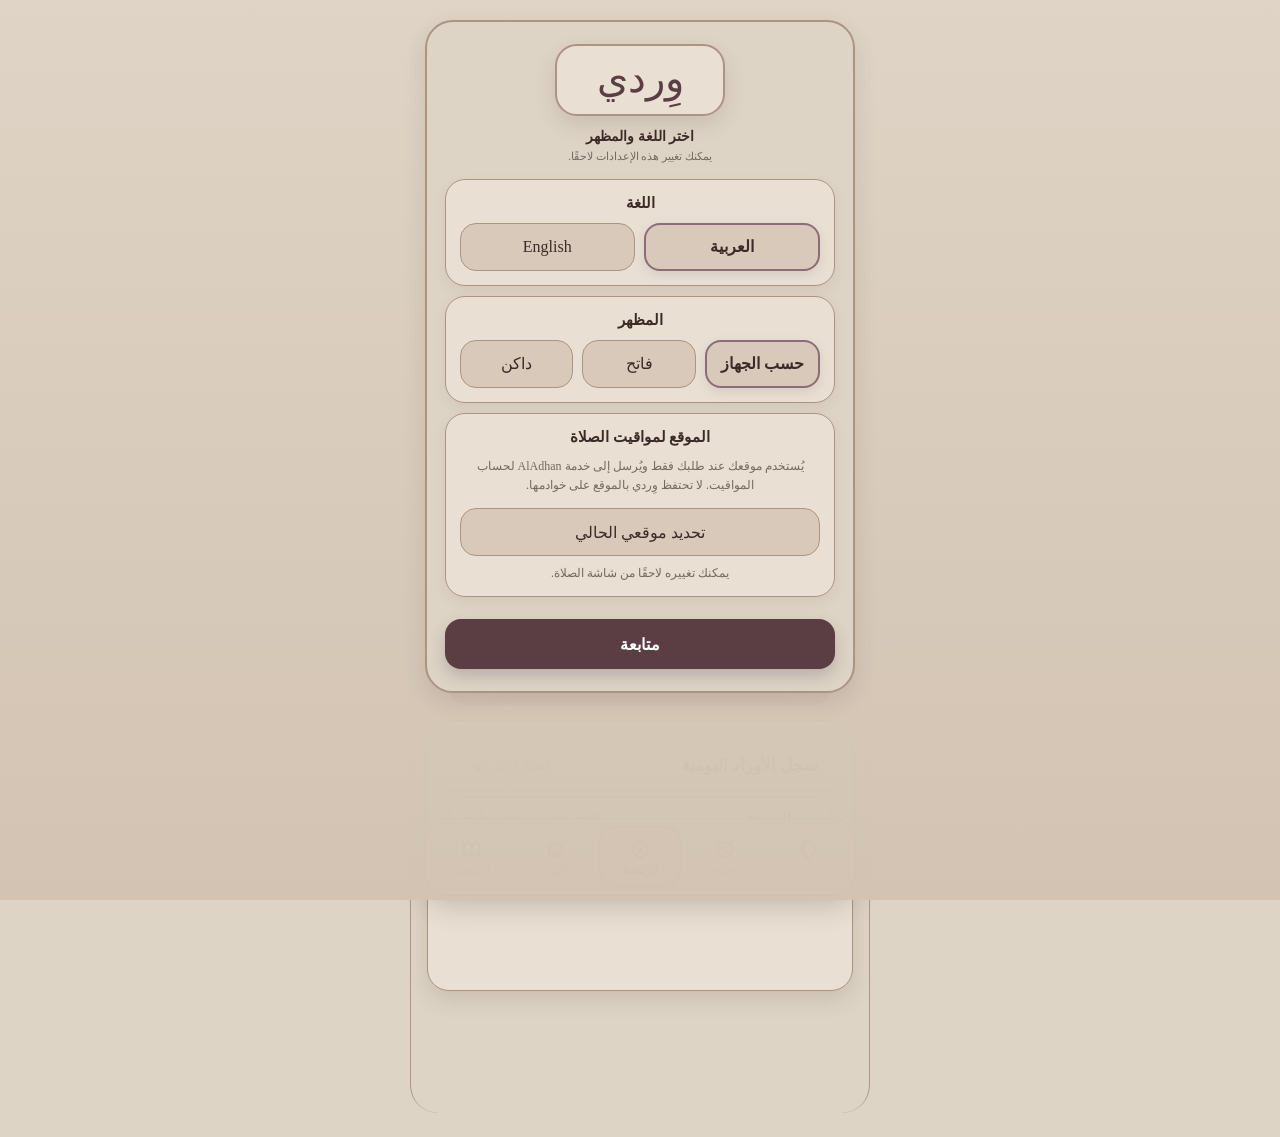
==== commit 80510d5e: "Fix Werd daily schedule state and completion flow" ====
--- a/index.html
+++ b/index.html
@@ -1,5 +1,5 @@
 <!doctype html>
-<html lang="ar" dir="rtl" data-build="26">
+<html lang="ar" dir="rtl" data-build="30">
 <head>
   <meta charset="utf-8" />
   <meta name="viewport" content="width=device-width,initial-scale=1,viewport-fit=cover" />
@@ -8,11 +8,10 @@
   <meta name="apple-mobile-web-app-status-bar-style" id="appleStatusBarMeta" content="default" />
   <meta name="apple-mobile-web-app-title" content="Werdy" />
   <title>وِردي | Werdy</title>
-  <meta name="werdy-build" content="26" />
-  <link rel="manifest" href="./manifest.json?v=26" />
-  <link rel="apple-touch-icon" href="./assets/icon-192-1xGgNftV.png" />
-  <script type="module" crossorigin src="./assets/index-ByJYlBrs.js"></script>
-  <link rel="stylesheet" crossorigin href="./assets/index-DvYxxXbw.css">
+  <meta name="werdy-build" content="30" />
+  <link rel="manifest" href="manifest.json?v=30" />
+  <link rel="apple-touch-icon" href="icons/icon-192.png" />
+  <link rel="stylesheet" href="styles-v20.css?v=30" />
 </head>
 <body class="release-v1">
   
@@ -79,18 +78,18 @@
       <div class="wird-day-nav"><button id="previousWirdBtn" aria-label="اليوم السابق">−</button><strong id="wirdDayLabel">وِرد اليوم الأول</strong><button id="nextWirdBtn" aria-label="اليوم التالي">+</button></div>
       <div class="detail-chart"><div class="chart-center"><strong id="detailPercent">0%</strong><small>تم اليوم</small></div></div>
       <article class="hero-card detail-hero"><span class="khatma-tag" id="detailKhatmaName">الختمة الأساسية</span><h2 id="detailRange">من الفاتحة 1 إلى البقرة 25</h2><p id="detailPreview">بِسْمِ اللَّهِ الرَّحْمَنِ الرَّحِيمِ...</p></article>
+      <button class="primary-btn" id="startReadingBtn">ابدأ الوِرد</button>
+      <button class="secondary-btn" id="completeWirdDayBtn">تمت قراءة وِرد اليوم</button>
       <div class="stats-grid khatma-stats detail-khatma-stats">
         <article class="stat"><span>عدد أجزاء الوِرد</span><strong id="totalCompleted">0</strong><small>جزء</small></article>
         <article class="stat"><span>عدد أرباع الوِرد</span><strong id="dailyAmountSummary">2</strong><small>ربع</small></article>
         <article class="stat"><span>أيام القراءة</span><strong id="activeDaysCount">7</strong><small>أسبوعيًا</small></article>
       </div>
       <div class="stats-grid detail-stats"><article class="stat"><span>تمت قراءته</span><strong id="doneCount">0</strong><small>ربع</small></article><article class="stat"><span>المتبقي</span><strong id="remainingCount">2</strong><small>ربع</small></article><article class="stat"><span>إجمالي الوِرد</span><strong id="detailTotal">2</strong><small>ربع</small></article><article class="stat schedule-stat"><span>مقارنة بالخطة</span><strong id="scheduleDelta">في الموعد</strong><small id="scheduleDeltaDetail">لا تأخير</small></article></div>
-      <button class="primary-btn" id="startReadingBtn">ابدأ الوِرد</button>
-      <button class="secondary-btn" id="completeWirdDayBtn">تمت قراءة وِرد اليوم والانتقال للوِرد التالي</button>
     </section>
 
     <div class="modal-backdrop hidden" id="reminderModal"><div class="mini-modal"><h2>موعد تذكير الوِرد</h2><input type="time" id="quickReminderTime" /><div class="modal-actions"><button class="text-btn" id="cancelReminderBtn">إلغاء</button><button class="primary-btn" id="saveReminderBtn">حفظ</button></div></div></div>
-    <div class="modal-backdrop hidden" id="khatmaOptionsModal"><div class="mini-modal options-modal"><h2 id="khatmaOptionsTitle">إعدادات الختمة</h2><label id="khatmaEditableNameLabel">اسم الختمة</label><input type="text" id="khatmaEditableName" maxlength="60"/><label>وقت التذكير اليومي</label><div class="time-field-shell"><span class="time-field-value" id="khatmaReminderTimeDisplay" aria-hidden="true">09:00 AM</span><input type="time" id="khatmaReminderTime"/></div><small class="time-preview" id="khatmaReminderPreview"></small><div class="two-fields khatma-origin-fields"><div><label id="khatmaStartDateInputLabel">تاريخ بداية الختمة</label><input type="date" id="khatmaStartDateInput"/></div><div><label id="khatmaPriorWerdsLabel">الأوراد المقروءة سابقًا</label><input type="text" inputmode="numeric" pattern="[0-9٠-٩۰-۹]*" id="khatmaPriorWerds"/></div></div><small class="time-preview" id="khatmaSchedulePreview"></small><label>أيام الوِرد</label><div class="days-grid" id="khatmaDaysGrid"></div><label>مقدار الوِرد اليومي</label><div class="two-fields"><div><label>الأجزاء</label><input type="text" inputmode="numeric" pattern="[0-9٠-٩۰-۹]*" id="khatmaParts"/></div><div><label>الأرباع</label><input type="text" inputmode="numeric" pattern="[0-9٠-٩۰-۹]*" id="khatmaQuarters"/></div></div><small class="validation-message" id="khatmaAmountError"></small><div class="modal-actions"><button class="text-btn" id="cancelKhatmaOptionsBtn">إلغاء</button><button class="primary-btn" id="saveKhatmaOptionsBtn">حفظ</button></div></div></div>
+    <div class="modal-backdrop hidden" id="khatmaOptionsModal"><div class="mini-modal options-modal"><h2 id="khatmaOptionsTitle">إعدادات الختمة</h2><label id="khatmaEditableNameLabel">اسم الختمة</label><input class="centered-field" type="text" id="khatmaEditableName" maxlength="60"/><label>وقت التذكير اليومي</label><div class="time-field-shell"><span class="time-field-value" id="khatmaReminderTimeDisplay" aria-hidden="true">09:00 AM</span><input type="time" id="khatmaReminderTime"/></div><small class="time-preview" id="khatmaReminderPreview"></small><div class="khatma-origin-fields"><label id="khatmaStartDateInputLabel">تاريخ بداية الختمة</label><div class="date-field-shell"><span class="date-field-value" id="khatmaStartDateDisplay" aria-hidden="true"></span><input type="date" id="khatmaStartDateInput"/></div></div><small class="time-preview" id="khatmaSchedulePreview"></small><label>أيام الوِرد</label><div class="days-grid" id="khatmaDaysGrid"></div><label>مقدار الوِرد اليومي</label><div class="two-fields"><div><label>الأجزاء</label><input type="text" inputmode="numeric" pattern="[0-9٠-٩۰-۹]*" id="khatmaParts"/></div><div><label>الأرباع</label><input type="text" inputmode="numeric" pattern="[0-9٠-٩۰-۹]*" id="khatmaQuarters"/></div></div><small class="validation-message" id="khatmaAmountError"></small><div class="modal-actions"><button class="text-btn" id="cancelKhatmaOptionsBtn">إلغاء</button><button class="primary-btn" id="saveKhatmaOptionsBtn">حفظ</button></div></div></div>
     <div class="modal-backdrop hidden" id="appDialog" role="dialog" aria-modal="true" aria-labelledby="appDialogTitle" aria-describedby="appDialogMessage"><div class="mini-modal app-dialog-card"><div class="app-dialog-icon" id="appDialogIcon">!</div><h2 id="appDialogTitle"></h2><p id="appDialogMessage"></p><div class="modal-actions app-dialog-actions"><button class="text-btn" id="appDialogCancel"></button><button class="primary-btn" id="appDialogConfirm"></button></div></div></div>
 
     <section class="screen" id="readingScreen">
@@ -140,12 +139,15 @@
         <div class="ring" id="khatmaRing"><strong id="khatmaPercent">0%</strong></div>
         <p class="khatma-today-text" id="khatmaTodayText"></p>
         <div class="khatma-date-row"><p><span id="khatmaStartDateLabel">تاريخ البدء</span><strong id="khatmaStartDate"></strong></p><p><span id="khatmaExpectedDateLabel">الانتهاء المتوقع</span><strong id="khatmaExpectedDate"></strong></p></div>
+        <p class="khatma-schedule-status" id="khatmaScheduleStatus"></p>
+        <p class="khatma-rest-note hidden" id="khatmaRestNote"></p>
         <p class="muted khatma-completion-date hidden" id="khatmaCompletionDate"></p>
         <p class="muted khatma-stage-line" id="khatmaStageLine"></p>
       </article>
       <div class="khatma-action-strip">
         <button class="khatma-action-btn" id="khatmaStartCard">ابدأ وِرد اليوم</button>
         <button class="khatma-share-btn" id="khatmaShareBtn" aria-label="مشاركة وِرد اليوم"></button>
+        <button class="khatma-quick-complete-btn" id="khatmaQuickCompleteBtn" aria-label="تمت قراءة وِرد اليوم">✓</button>
       </div>
       <article class="timeline-card">
         <button class="timeline-toggle" id="timelineToggle" type="button"><strong>سجل الأوراد اليومية</strong><span id="timelineToggleLabel">إظهار الكل</span><b aria-hidden="true">⌄</b></button>
@@ -255,8 +257,9 @@
   </main>
 
   <script src="assets/quran/quran-data.js"></script>
-  <script src="assets/adhkar-data.js?v=26"></script>
-  <script src="app-v20.js?v=26"></script>
-  <script src="release-fixes.js?v=26"></script>
+  <script type="module">if(window.Capacitor?.isNativePlatform?.())import("./native-notifications.js");</script>
+  <script src="assets/adhkar-data.js?v=30"></script>
+  <script src="app-v20.js?v=30"></script>
+  <script src="release-fixes.js?v=30"></script>
 </body>
 </html>
--- a/styles-v20.css
+++ b/styles-v20.css
@@ -0,0 +1,609 @@
+
+:root{
+  color-scheme:light;
+  --safe-top:env(safe-area-inset-top,0px);
+  --safe-bottom:env(safe-area-inset-bottom,0px);
+  --topbar-base:58px;
+  --bottom-nav-base:62px;
+  --status-bg:#ded4c5;
+  --quran-size:26px;
+  --bg:#ded4c5;
+  --surface:#e9e0d3;
+  --surface-2:#d8c9bb;
+  --text:#3b2b27;
+  --muted:#756960;
+  --primary:#8b6c78;
+  --primary-strong:#5a3e43;
+  --accent:#a95f50;
+  --mint:#7f9586;
+  --border:#aa9584;
+  --shadow:0 9px 22px rgba(59,43,39,.12);
+}
+@font-face{font-family:"Werdy QCF Page 2";src:url("assets/quran/fonts/qcf-v2/p2.woff2") format("woff2");font-display:block}
+@font-face{font-family:"Werdy QCF Page 7";src:url("assets/quran/fonts/qcf-v2/p7.woff2") format("woff2");font-display:block}
+*{box-sizing:border-box}
+body{
+  margin:0;
+  font-family:"Times New Roman","Noto Naskh Arabic",serif;
+  background:#d2c3b2;
+  color:var(--text);
+}
+body.dark{color-scheme:dark}
+button,input,select{font:inherit}
+button{cursor:pointer}
+.app-shell{
+  width:min(100%,460px);
+  min-height:100vh;
+  margin:auto;
+  background:var(--bg);border-left:1px solid var(--border);border-right:1px solid var(--border);
+  position:relative;
+  padding-bottom:calc(82px + var(--safe-bottom));
+}
+.topbar{
+  height:calc(var(--topbar-base) + var(--safe-top));
+  display:flex;
+  align-items:center;
+  justify-content:space-between;
+  padding:var(--safe-top) 16px 0;
+  position:sticky;
+  top:0;
+  z-index:20;
+  backdrop-filter:blur(18px);
+  background:linear-gradient(135deg,rgba(210,195,178,.98),rgba(233,224,211,.98));
+  border-bottom:0;
+  box-shadow:0 7px 20px rgba(56,35,63,.10);
+}
+.topbar::before{content:"";position:absolute;z-index:0;top:0;left:0;right:0;height:var(--safe-top);background:var(--status-bg)}.topbar>*{position:relative;z-index:1}
+.brand{
+  font-size:26px;
+  font-family:"Times New Roman",serif;
+  color:var(--primary-strong);
+  min-width:102px;
+  padding:6px 16px 7px;
+  text-align:center;
+  line-height:1;
+  background:color-mix(in srgb,var(--surface) 78%,transparent);
+  border:1px solid color-mix(in srgb,var(--border) 72%,transparent);
+  border-radius:999px;
+  box-shadow:0 4px 12px rgba(56,35,63,.08);
+}
+.icon-btn,.back-btn{
+  border:1px solid var(--border);
+  background:var(--surface);
+  font-size:22px;
+  color:var(--text);
+  width:42px;
+  height:42px;
+  border-radius:50%;
+  display:grid;
+  place-items:center;
+}
+.screen{display:none;padding:12px 16px 24px}
+.screen.active{display:block}
+.hero-card,.simple-card,.settings-group,.mushaf-card,.reading-progress{
+  background:var(--surface);
+  border:1px solid var(--border);
+  border-radius:22px;
+  box-shadow:var(--shadow);
+}
+.hero-card{padding:22px}
+.eyebrow{font-size:24px;font-weight:800;text-align:center}
+.date{font-size:13px;color:var(--muted);text-align:center;margin:8px 0 18px}
+.wird-box{
+  background:#f7eef6;
+  border:1px solid var(--border);
+  border-radius:18px;
+  padding:20px;
+  text-align:center;
+}
+.surah-label{font-size:14px;margin-bottom:12px}
+.range{display:flex;justify-content:center;gap:20px;font-size:18px}
+.range strong{font-size:30px}
+.ayah-preview{font-size:19px;line-height:1.8;margin:18px 0 6px}
+.primary-btn{
+  width:100%;
+  border:0;
+  border-radius:16px;
+  padding:15px 18px;
+  margin-top:16px;
+  background:var(--primary-strong);
+  color:white;
+  font-weight:800;
+  box-shadow:0 7px 16px rgba(56,35,63,.22);
+}
+.stats-grid{
+  display:grid;
+  grid-template-columns:repeat(3,1fr);
+  gap:10px;
+  margin:14px 0;
+}
+.stat{
+  background:var(--surface);
+  border:1px solid var(--border);
+  border-radius:18px;
+  padding:14px 10px;
+  text-align:center;
+}
+.stat span,.stat small{display:block;color:var(--muted);font-size:12px}
+.stat strong{display:block;font-size:28px;margin:5px 0}
+.simple-card{
+  padding:16px 18px;
+  display:flex;
+  align-items:center;
+  justify-content:space-between;
+  margin-top:12px;
+}
+.simple-card div{display:flex;flex-direction:column;gap:6px}
+.muted{color:var(--muted)}
+.bottom-nav{
+  position:fixed;
+  left:50%;
+  transform:translateX(-50%);
+  bottom:calc(var(--safe-bottom) + 8px);
+  width:min(calc(100% - 28px),432px);
+  height:var(--bottom-nav-base);
+  padding:6px;
+  display:flex;
+  gap:3px;
+  background:color-mix(in srgb,var(--surface) 72%,transparent);
+  border:1px solid color-mix(in srgb,var(--border) 75%,transparent);
+  border-radius:22px;
+  backdrop-filter:blur(20px) saturate(145%);
+  -webkit-backdrop-filter:blur(20px) saturate(145%);
+  box-shadow:0 10px 28px rgba(44,29,25,.20),inset 0 1px 0 rgba(255,255,255,.35);
+  z-index:30;
+}
+.nav-item{
+  flex:1;
+  border:0;
+  background:transparent;
+  color:var(--muted);
+  display:flex;
+  align-items:center;
+  justify-content:center;
+  border-radius:16px;
+  min-width:44px;
+}
+.nav-item svg{width:24px;height:24px;fill:none;stroke:currentColor;stroke-width:1.8;stroke-linecap:round;stroke-linejoin:round}.nav-item span{position:absolute;width:1px;height:1px;padding:0;margin:-1px;overflow:hidden;clip:rect(0,0,0,0);white-space:nowrap;border:0}.nav-item.active{color:var(--primary-strong);font-weight:700;background:color-mix(in srgb,var(--surface-2) 86%,transparent);box-shadow:inset 0 0 0 1.5px var(--primary),0 4px 10px rgba(59,43,39,.10)}
+.nav-item.disabled{opacity:.35}
+.section-title-row{
+  display:grid;
+  grid-template-columns:40px 1fr 40px;
+  align-items:center;
+  margin-bottom:16px;
+  padding:10px 12px;
+  background:var(--surface);
+  border:2px solid var(--border);
+  border-radius:20px;
+  box-shadow:var(--shadow);
+}
+.section-title-row h1{text-align:center;font-size:22px}
+.reading-meta{
+  background:var(--surface-2);
+  border-radius:14px;
+  padding:10px 14px;
+  text-align:center;
+  font-size:13px;
+  margin-bottom:14px;
+}
+.mushaf-card{
+  padding:26px 22px;
+  min-height:460px;
+  background:var(--surface);
+}
+.bismillah{text-align:center;font-family:Georgia,serif;font-size:20px;margin-bottom:20px}
+.mushaf-card p{
+  font-size:var(--quran-size);
+  line-height:2.05;
+  text-align:justify;
+  font-family:"Times New Roman","Traditional Arabic",serif;
+}
+.quran-passage{font-size:var(--quran-size);line-height:2.05;text-align:start;font-family:"Times New Roman","Traditional Arabic",serif}.quran-passage .ayah{display:inline}.passage-surah-title{margin:26px 0 16px;padding:10px 14px;border:1px solid var(--border);border-radius:16px;background:var(--surface-2);color:var(--text);font-size:21px;text-align:center}.passage-surah-title:first-child{margin-top:0}.passage-bismillah{margin:12px 0 20px;text-align:center;font-size:calc(var(--quran-size) * .82);font-weight:700}
+.qcf-page{--qcf-size:39px;direction:rtl;display:flex;flex-direction:column;gap:0;width:100%;padding:8px 7px 18px;overflow:hidden}.qcf-line{width:100%;min-height:1.68em;display:flex;align-items:center;justify-content:center;white-space:nowrap;font-family:var(--qcf-font),serif;font-size:var(--qcf-size);font-weight:400;line-height:1.68;text-align:center}.qcf-line-inner{display:inline-block;white-space:nowrap}.qcf-line.surah-header{min-height:2.6em;margin:4px 0 8px;border:1px solid var(--border);border-radius:18px;background:var(--surface-2);font-family:"Times New Roman","Traditional Arabic",serif;font-size:25px;font-weight:800}.qcf-line.basmala{font-family:"Times New Roman","Traditional Arabic",serif;font-size:calc(var(--qcf-size) * .78);font-weight:700}
+.ayah-num{
+  display:inline-flex;
+  align-items:center;
+  justify-content:center;
+  min-width:32px;height:32px;
+  border:1px solid var(--primary);
+  border-radius:50%;
+  font-size:14px;
+}
+.reading-progress{padding:16px;margin-top:14px}
+.progress-top{display:flex;justify-content:space-between;margin-bottom:10px}
+.progress-track{height:8px;background:var(--surface-2);border-radius:999px;overflow:hidden}
+.progress-bar{height:100%;width:0;background:var(--primary-strong);transition:.25s}
+.settings-group{padding:18px;margin-bottom:14px}
+.settings-group label{display:block;font-weight:800;margin-bottom:12px}
+input[type="time"],input[type="number"],input[type="text"],select{
+  width:100%;
+  padding:14px;
+  border:1px solid var(--border);
+  background:var(--surface);
+  border-radius:14px;
+  color:var(--text);
+}
+input[type="time"]{direction:ltr;text-align:center}
+.days-grid{display:grid;grid-template-columns:repeat(4,1fr);gap:8px}
+.day-chip{
+  border:1px solid var(--border);
+  background:var(--surface);
+  border-radius:14px;
+  padding:10px 5px;
+  font-size:12px;
+}
+.day-chip.active{
+  background:var(--primary-strong);
+  color:#fff;
+  border-color:var(--primary-strong);
+  box-shadow:0 4px 12px color-mix(in srgb,var(--primary-strong) 28%,transparent);
+  font-weight:900;
+}
+.day-chip:not(.active){color:var(--muted);border-style:dashed;opacity:.62}
+.segmented{display:flex;background:var(--surface-2);border:1px solid var(--border);border-radius:14px;padding:4px}
+.seg{flex:1;border:0;background:transparent;color:var(--text);padding:10px;border-radius:11px}
+.seg.active{background:var(--surface);color:var(--text);box-shadow:0 2px 10px rgba(0,0,0,.05)}
+body.dark{
+  --bg:#1b1412;--surface:#2b1d19;--surface-2:#382621;--text:#f4e9df;--muted:#bda99d;--primary:#b77a6a;--primary-strong:#8f5e50;--accent:#b77a6a;--mint:#879687;--border:#64483f;--shadow:0 10px 24px rgba(8,4,3,.32);--status-bg:#1b1412;background:#120d0b;
+}
+body.dark .topbar{background:linear-gradient(135deg,rgba(56,38,33,.99),rgba(43,29,25,.99));box-shadow:0 8px 22px rgba(0,0,0,.32)}
+body.dark .topbar::before{background:var(--status-bg)}
+body.dark .brand{color:#f4e9df;background:rgba(255,255,255,.045);border-color:#64483f}
+body.dark h1,body.dark h2,body.dark h3,body.dark strong,body.dark label,body.dark .prayer-row span,body.dark .prayer-row strong{color:var(--text)}
+body.dark .bottom-nav{background:color-mix(in srgb,var(--surface) 76%,transparent);box-shadow:0 12px 30px rgba(0,0,0,.42),inset 0 1px 0 rgba(255,255,255,.08)}
+body.dark .wird-box,body.dark input,body.dark select,body.dark .day-chip,body.dark .mushaf-card{background:#382621;color:var(--text)}
+body.dark .seg{color:#f4e9df}body.dark .seg.active{background:#46302a;color:#fff}
+
+.onboarding-overlay{
+  position:fixed;
+  inset:0;
+  z-index:100;
+  display:flex;
+  align-items:center;
+  justify-content:center;
+  padding:24px;
+  background:linear-gradient(180deg,rgba(222,212,197,.98),rgba(210,195,178,.98));
+}
+.onboarding-overlay.hidden{display:none}
+.onboarding-card{
+  width:min(100%,430px);
+  background:var(--surface);
+  border:1px solid var(--border);
+  border-radius:28px;
+  padding:28px 22px;
+  box-shadow:var(--shadow);
+}
+.brand.large{font-size:42px;text-align:center;margin:0 auto 20px;width:max-content;min-width:0;padding:0;background:transparent;border:0;box-shadow:none}
+.onboarding-card h1{text-align:center;font-size:24px;margin:0 0 8px}
+.onboarding-card > p{text-align:center;margin-bottom:24px}
+.onboarding-section{margin:18px 0}
+.onboarding-section label{display:block;font-weight:800;margin-bottom:10px}
+.choice-row{display:flex;gap:8px}
+.choice-btn{
+  flex:1;
+  border:1px solid var(--border);
+  background:var(--surface);
+  color:var(--text);
+  padding:12px 8px;
+  border-radius:14px;
+}
+.choice-btn.active{
+  background:var(--surface-2);color:var(--text);border-color:var(--primary);
+  font-weight:800;
+}
+body.dark .onboarding-overlay{background:rgba(27,20,18,.99)}
+body.dark .choice-btn{background:#382621}
+body.dark .choice-btn.active{background:#46302a;color:#fff}
+html[dir="ltr"] .app-shell{direction:ltr}
+.hidden{display:none!important}
+button:disabled{opacity:.55;cursor:not-allowed;box-shadow:none}
+.action-card .small-btn{flex:none}
+.small-btn{border:1px solid var(--primary);background:transparent;color:var(--primary-strong);padding:9px 15px;border-radius:12px;font-weight:800}
+.source-note{text-align:center;color:var(--muted);font-size:12px;line-height:1.7;padding:0 18px}
+.khatma-summary{text-align:center;cursor:pointer}.khatma-summary:focus-visible{outline:3px solid var(--primary);outline-offset:3px}.khatma-start-hint{display:block;width:max-content;margin:14px auto 0;padding:7px 18px;border-radius:999px;background:var(--surface-2);color:var(--primary-strong);font-weight:800;font-size:14px}.khatma-summary:hover .khatma-start-hint{background:var(--primary-strong);color:#fff}.khatma-compact .khatma-start-hint{display:none}
+.khatma-summary h2{margin-bottom:6px}
+.ring{--progress:0deg;width:132px;height:132px;margin:0 auto 18px;border-radius:50%;display:grid;place-items:center;background:conic-gradient(var(--accent) 0 var(--progress),var(--border) var(--progress) 360deg);position:relative;border:3px solid var(--border);box-shadow:0 0 0 5px var(--surface-2),var(--shadow)}
+.ring::after{content:"";position:absolute;width:104px;height:104px;border-radius:50%;background:var(--surface)}
+.ring strong{position:relative;z-index:1;font-size:26px}
+.center{text-align:center}
+.empty-icon{text-align:center;font-size:54px}.hero-card h2{text-align:center}
+.field-label{display:block;font-weight:800;margin:18px 0 8px}
+.brand-en{letter-spacing:.5px}.brand.large{display:flex;justify-content:center}
+.two-fields{display:grid;grid-template-columns:1fr 1fr;gap:12px}.two-fields label{font-size:13px;margin:12px 0 7px}
+.validation-message{display:block;color:#a33d3d;min-height:18px;margin-top:8px}
+.mushaf-surah-title{text-align:center;font-weight:800;font-size:21px;color:var(--primary-strong);margin-bottom:14px}.free-mushaf{margin-top:14px}
+.timeline-card{background:var(--surface);border:1px solid var(--border);border-radius:22px;padding:18px;margin-top:14px;box-shadow:var(--shadow)}
+.timeline-head{display:flex;justify-content:space-between;align-items:center;margin-bottom:16px}.wird-timeline{display:flex;flex-direction:column;gap:14px;padding:5px 2px 12px}
+.timeline-quarter{flex:0 0 42px;width:42px;height:42px;border-radius:50%;display:grid;place-items:center;font-weight:800;border:2px solid var(--border)}
+.timeline-quarter.read{background:var(--primary-strong);border-color:var(--primary-strong);color:white}.timeline-quarter.pending{background:var(--surface);color:var(--muted)}
+.timeline-legend{display:flex;gap:18px;color:var(--muted);font-size:12px}.timeline-legend span{display:flex;align-items:center;gap:6px}.timeline-legend i{width:10px;height:10px;border-radius:50%;display:inline-block}.done-dot{background:var(--primary-strong)}.pending-dot{border:1px solid var(--border);background:var(--surface)}
+.groups-list{display:flex;flex-direction:column;gap:12px;margin-top:14px}.group-item{display:flex;align-items:center;justify-content:space-between;background:var(--surface);border:1px solid var(--border);border-radius:18px;padding:14px;box-shadow:var(--shadow)}
+.group-main,.group-actions{display:flex;align-items:center;gap:10px}.group-main div{display:flex;flex-direction:column;gap:4px}.group-main small{color:var(--muted)}.icon-delete{width:36px;height:36px;border:1px solid #c98c8c;background:transparent;color:#a33d3d;border-radius:11px;font-size:22px}
+body.dark .ring::after{background:var(--surface)}
+.section-heading{display:flex;align-items:center;justify-content:space-between;margin:2px 2px 16px}.section-heading h1{margin:0 0 4px}.section-heading p{margin:0}.count-badge{min-width:34px;height:34px;border-radius:50%;display:grid;place-items:center;background:var(--surface-2);color:var(--primary-strong);font-weight:800}
+.awrad-cards{display:flex;flex-direction:column;gap:14px}.wird-card{width:100%;text-align:right;border:1px solid var(--border);border-radius:20px;background:var(--surface);color:var(--text);padding:18px;box-shadow:var(--shadow)}.wird-card strong{display:block;font-size:22px;margin:12px 0 6px}.wird-card p{margin:0 0 14px;color:var(--muted)}.khatma-tag{display:inline-block;padding:5px 10px;border-radius:999px;background:var(--surface-2);color:var(--primary);font-size:12px;font-weight:800}.mini-progress,.long-track{height:10px;border:1px solid var(--border);background:transparent;border-radius:999px;overflow:hidden}.mini-progress i,.long-track i{display:block;height:100%;background:var(--primary);border-radius:inherit;transition:width .25s}.wird-card small{display:block;margin-top:8px;color:var(--muted)}
+.reminder-card{width:100%;color:var(--text);text-align:right}.detail-hero{text-align:center}.detail-hero h2{font-size:22px;line-height:1.7}.detail-chart{--daily-progress:0deg;width:160px;height:160px;margin:18px auto;border-radius:50%;display:grid;place-items:center;background:conic-gradient(var(--accent) 0 var(--daily-progress),var(--border) var(--daily-progress) 360deg);position:relative;border:3px solid var(--border);box-shadow:0 0 0 5px var(--surface-2),var(--shadow)}.detail-chart::after{content:"";position:absolute;width:122px;height:122px;border-radius:50%;background:var(--bg);border:1px solid var(--border)}.chart-center{position:relative;z-index:1;text-align:center;display:flex;flex-direction:column}.chart-center strong{font-size:30px}.chart-center small{color:var(--muted)}
+.modal-backdrop{position:fixed;inset:0;z-index:200;background:rgba(24,15,27,.58);display:grid;place-items:center;padding:20px}.mini-modal{width:min(100%,390px);background:var(--surface);border:1px solid var(--border);border-radius:22px;padding:22px;box-shadow:var(--shadow)}.mini-modal h2{text-align:center}.modal-actions{display:grid;grid-template-columns:1fr 1fr;gap:10px;align-items:end}.modal-actions .primary-btn{margin-top:12px}.modal-actions .text-btn{width:100%;min-height:48px;margin:12px 0 0;border:1px solid var(--border);border-radius:15px;background:var(--surface-2);color:var(--text);font-weight:800;box-shadow:0 4px 12px color-mix(in srgb,var(--text) 8%,transparent)}
+.mushaf-screen{padding:0 12px calc(92px + var(--safe-bottom));min-height:calc(100vh - var(--topbar-base) - var(--safe-top));transition:padding .25s}.mushaf-screen .mushaf-card{width:100%;padding:22px 16px;border:1px solid var(--border);border-radius:22px}.mushaf-controls{position:sticky;top:calc(var(--topbar-base) + var(--safe-top));z-index:18;display:grid;grid-template-columns:46px 1fr 46px;gap:10px;align-items:center;background:var(--bg);padding:10px 0;transition:.25s}.mushaf-controls select{font-weight:800;text-align:center}.mushaf-search-btn{width:44px;height:44px;border:1px solid var(--border);background:var(--surface);color:var(--text);border-radius:14px;font-size:24px}.mushaf-search-panel{position:sticky;top:calc(127px + var(--safe-top));z-index:17;display:grid;grid-template-columns:1fr 90px auto;gap:8px;background:var(--surface);border:1px solid var(--border);border-radius:16px;padding:10px;box-shadow:var(--shadow)}.mushaf-search-panel .small-btn{white-space:nowrap}.mushaf-mode .screen#mushafScreen{display:block}.mushaf-controls-hidden .topbar,.mushaf-controls-hidden .bottom-nav,.mushaf-controls-hidden .mushaf-controls{opacity:0;pointer-events:none}.mushaf-controls-hidden .topbar{margin-top:calc((var(--topbar-base) + var(--safe-top)) * -1)}.mushaf-controls-hidden .mushaf-screen{padding:0 12px var(--safe-bottom)}.topbar,.bottom-nav,.mushaf-controls{transition:opacity .25s,margin .25s}
+.timeline-row{border:1px solid var(--border);border-radius:16px;padding:13px;background:var(--surface)}.timeline-row-head{display:flex;justify-content:space-between;margin-bottom:10px}.timeline-row-head span{font-size:12px;color:var(--muted)}.long-track{height:14px}.timeline-row .long-track i{background:linear-gradient(90deg,var(--primary-strong),var(--primary))}
+.inline-add{display:grid;grid-template-columns:1fr auto;gap:8px}.settings-khatmas{display:flex;flex-direction:column;gap:8px;margin-top:12px}.settings-khatma-row{display:flex;align-items:center;justify-content:space-between;background:var(--surface-2);border:1px solid var(--border);border-radius:13px;padding:10px 12px}.settings-khatma-row button{width:30px;height:30px;border:1px solid #c98c8c;background:transparent;color:#a33d3d;border-radius:9px;font-size:20px}
+body.dark .detail-chart::after{background:var(--bg)}
+@media(max-width:380px){.mushaf-search-panel{grid-template-columns:1fr 74px}.mushaf-search-panel button{grid-column:1/-1}.two-fields{grid-template-columns:1fr}}
+.global-quran-search{position:fixed;z-index:80;top:calc(var(--topbar-base) + var(--safe-top) - 2px);left:50%;transform:translateX(-50%);width:min(calc(100% - 24px),436px);display:grid;grid-template-columns:1fr 84px auto;gap:8px;padding:12px;background:var(--surface);border:2px solid var(--border);border-radius:0 0 18px 18px;box-shadow:0 14px 28px rgba(30,18,34,.25)}
+.global-quran-search input,.global-quran-search select{border-width:2px}.global-quran-search.hidden{display:none}
+.wird-card{padding:0;overflow:hidden}.wird-card-main{display:block;width:100%;padding:14px 16px 10px;border:0;background:transparent;color:var(--text);text-align:right}.wird-card-main strong{font-size:25px;margin:8px 0 4px}.wird-card-main p{margin-bottom:10px}.card-actions{display:grid;grid-template-columns:1fr 1fr;border-top:1px solid var(--border)}.card-actions button{padding:10px;border:0;background:var(--surface-2);color:var(--text);font-weight:700}.card-actions button+button{border-right:1px solid var(--border)}
+.wird-day-nav{display:grid;grid-template-columns:44px 1fr 44px;align-items:center;gap:10px;margin:12px 0}.wird-day-nav strong{text-align:center}.wird-day-nav button{height:42px;border:1px solid var(--border);border-radius:12px;background:var(--surface);color:var(--text)}.secondary-btn{width:100%;margin-top:10px;padding:13px;border:2px solid var(--border);border-radius:15px;background:transparent;color:var(--text);font-weight:800}
+.options-modal>label{display:block;font-weight:800;margin:14px 0 8px}.options-modal .two-fields label{margin-top:0}.edit-khatma-name{width:auto!important;height:auto!important;flex:1;border:0!important;background:transparent!important;color:var(--text)!important;text-align:right;font-size:16px!important}.edit-khatma-name small{display:block;color:var(--muted);font-size:11px;margin-top:4px}
+#khatmaSelector{font-weight:800;font-size:19px;text-align:center;text-align-last:center;background:var(--surface);border:2px solid var(--border)}
+#khatmaScreen{height:calc(100vh - 140px - var(--safe-top) - var(--safe-bottom));overflow-y:auto;scroll-behavior:smooth;overscroll-behavior:contain;display:none;flex-direction:column}#khatmaScreen.active{display:flex}.timeline-card{min-height:0;display:flex;flex-direction:column;flex:none}.wird-timeline{overflow:visible;min-height:180px}.khatma-summary,.khatma-stats,.khatma-position-card{transition:all .35s ease}.khatma-summary{position:sticky;top:0;z-index:12}.khatma-compact .khatma-summary{display:grid;grid-template-columns:74px 1fr;align-items:center;text-align:right;padding:10px 14px}.khatma-compact .khatma-summary .ring{grid-row:1/4;width:58px;height:58px;margin:0}.khatma-compact .khatma-summary .ring::after{width:42px;height:42px}.khatma-compact .khatma-summary .ring strong{font-size:14px}.khatma-compact .khatma-summary h2{margin:0;font-size:17px;text-align:right}.khatma-compact .khatma-summary p{margin:3px 0;font-size:11px}.khatma-compact .khatma-stats,.khatma-compact .khatma-position-card{max-height:0;opacity:0;overflow:hidden;margin:0;padding:0}.khatma-compact .timeline-card{margin-top:8px}
+input,select,.simple-card,.stat,.timeline-row,.hero-card{outline:1px solid var(--border)}
+@media(max-width:380px){.global-quran-search{grid-template-columns:1fr 72px}.global-quran-search button{grid-column:1/-1}}
+.detail-stats{grid-template-columns:repeat(2,1fr)}.schedule-stat strong{font-size:18px;line-height:1.3}.schedule-stat small{margin-top:7px}
+.page-title-card{width:100%;margin:0 0 16px;padding:15px 18px;background:var(--surface);border:2px solid var(--border);border-radius:20px;text-align:center;box-shadow:var(--shadow)}.page-title-card h1{font-size:22px;margin:0}.page-title-card p{margin:5px 0 0;font-size:12px}.selector-title-card{padding:8px 12px}.selector-title-card #khatmaSelector{width:100%;height:48px;border:0;outline:0;background:transparent;text-align:center;text-align-last:center;box-shadow:none}.prayer-title-card{width:100%;margin:0 0 16px;padding:15px 18px;border:2px solid var(--border);border-radius:20px}.location-onboarding-btn{width:100%}.onboarding-location-status,.time-preview{display:block;text-align:center;margin-top:8px;color:var(--muted);font-size:12px}
+.prayer-settings{padding:18px!important}.prayer-field{display:flex;flex-direction:column;align-items:stretch;gap:7px;min-width:0;text-align:center}.prayer-field label{display:block;font-weight:800;font-size:14px;margin:0;text-align:center}.prayer-field input,.prayer-field select{width:100%;min-width:0;height:48px;border:2px solid var(--border);padding:10px 12px;text-align:center;text-align-last:center}.prayer-field input[readonly]{cursor:default;background:var(--surface-2)}.prayer-location-grid{display:grid;grid-template-columns:minmax(0,2fr) minmax(0,1fr);gap:12px;margin-top:14px}.location-btn{display:block;width:100%;height:46px;margin-top:16px;background:var(--primary-strong);border-color:var(--primary-strong);color:white}.location-status{display:block;text-align:center;margin-top:12px}.prayer-settings .source-note{display:block;margin:8px 0 0;padding:0 6px}.prayer-times{display:flex;flex-direction:column;gap:10px;margin-top:14px}.prayer-row{display:grid;grid-template-columns:1fr 48px 1fr;align-items:center;padding:13px 17px;background:var(--surface);border:2px solid var(--border);border-radius:17px;box-shadow:var(--shadow)}.prayer-row span{font-weight:800;font-size:18px;text-align:right;color:var(--primary-strong)}.prayer-row strong{font-size:20px;color:var(--primary-strong);text-align:left;direction:ltr}.prayer-alert{position:relative;width:40px;height:40px;border-radius:50%;border:2px solid var(--border);background:transparent;color:var(--text);display:grid;place-items:center;padding:0}.prayer-alert svg,.card-actions svg{width:20px;height:20px;fill:none;stroke:currentColor;stroke-width:2;stroke-linecap:round;stroke-linejoin:round}.prayer-alert.off{opacity:.55}.prayer-alert.sound{border-color:var(--primary-strong);box-shadow:0 0 0 3px color-mix(in srgb,var(--primary-strong) 14%,transparent)}.prayer-alert.silent{border-color:var(--primary)}.silent-mark{position:absolute;font-style:normal;font-weight:900;transform:rotate(-35deg);font-size:25px}.setting-hint{display:block;margin-top:8px;text-align:center}
+@media(max-width:380px){.prayer-location-grid{grid-template-columns:repeat(2,minmax(0,1fr));gap:8px}}
+.member-row{display:grid;grid-template-columns:46px 1fr auto;align-items:center;gap:12px;background:var(--surface-2);padding:12px;border-radius:16px;margin-top:18px}
+.member-row div{display:flex;flex-direction:column;gap:4px}.member-row small{color:var(--muted)}
+.avatar{width:42px;height:42px;border-radius:50%;background:var(--primary);color:white;display:grid;place-items:center;font-weight:800}
+.text-btn{display:block;margin:14px auto 0;border:0;background:transparent;padding:8px}.danger{color:#a74c47}
+.range-caption{display:flex;justify-content:space-between;align-items:center;color:var(--muted);font-size:12px;margin-top:9px}.range-caption span,.range-caption strong,#notificationStatus,#kahfNotificationStatus{display:inline-flex;align-items:center;justify-content:center;min-height:28px;padding:4px 12px;border:1px solid var(--border);border-radius:999px;background:var(--surface-2)}.range-caption strong{color:var(--text);min-width:48px}#notificationStatus,#kahfNotificationStatus{margin-top:5px;width:max-content}
+input[type="range"]{width:100%;accent-color:var(--primary-strong)}
+.notification-setting{display:flex;align-items:center;justify-content:space-between;gap:14px}.notification-setting label{margin-bottom:5px}.notification-setting .small-btn.active{background:var(--primary-strong);border-color:var(--primary-strong);color:#fff}.kahf-notification-setting>.notification-setting{padding:0}.kahf-notification-setting .kahf-time-label{display:block;margin:18px 0 8px;text-align:center}.kahf-notification-setting input[type="time"]{width:100%;text-align:center;border-radius:16px}.kahf-notification-setting .time-preview{display:block;margin-top:9px;text-align:center;color:var(--muted)}#timeFormatSelect,#languageSelect,#quranLanguageSelect{text-align:center;text-align-last:center;padding-inline:42px}
+@media(min-width:700px){body{padding:24px 0}.app-shell{min-height:calc(100vh - 48px);border-radius:28px;overflow:hidden}.topbar{border-radius:28px 28px 0 0}}
+html[dir="ltr"] .ayah-preview{direction:rtl}
+html[dir="ltr"] .screen,html[dir="ltr"] .wird-card,html[dir="ltr"] .wird-card-main,html[dir="ltr"] .edit-khatma-name,html[dir="ltr"] .settings-group,html[dir="ltr"] .timeline-row,html[dir="ltr"] .simple-card{text-align:left}html[dir="ltr"] .settings-group label,html[dir="ltr"] .prayer-field label{text-align:left}html[dir="ltr"] .prayer-row span{text-align:left}html[dir="ltr"] .prayer-row strong{text-align:right}html[dir="ltr"] .quran-content{direction:ltr;text-align:left}html[dir="ltr"] .card-actions button+button{border-right:0;border-left:1px solid var(--border)}
+html[dir="ltr"] .back-btn{transform:scaleX(-1)}
+.card-actions button{display:flex;align-items:center;justify-content:center;gap:8px}.timeline-row{color:var(--text);text-align:inherit}.timeline-row:disabled{opacity:1;cursor:default}.timeline-row.can-undo{cursor:pointer;box-shadow:inset 0 0 0 2px color-mix(in srgb,var(--primary) 35%,transparent)}
+.prayer-location-grid{grid-template-columns:repeat(2,minmax(0,1fr))}.prayer-field input{border-radius:16px}.prayer-field input[readonly]{color:var(--text);opacity:1}
+.theme-toggle-btn svg{width:22px;height:22px;fill:none;stroke:currentColor;stroke-width:2;stroke-linecap:round;stroke-linejoin:round}.theme-toggle-btn:hover{background:var(--surface-2)}
+.donation-card{margin-top:18px;padding:20px 18px;background:var(--surface);border:1px solid var(--border);border-radius:22px;box-shadow:var(--shadow);text-align:start}.donation-greeting{margin:0 0 10px;font-weight:800}.donation-copy{margin:0;color:var(--muted);font-size:13px;line-height:1.8}.donation-options{display:grid;grid-template-columns:repeat(4,minmax(0,1fr));gap:8px;margin-top:18px}.donation-options button{min-width:0;min-height:38px;padding:7px 5px;border:1px solid var(--border);border-radius:999px;background:var(--surface-2);color:var(--text);font-size:12px;font-weight:800;cursor:default}.donation-options button:last-child{font-size:11px}@media(max-width:360px){.donation-options{grid-template-columns:repeat(2,1fr)}}
+.source-links{display:flex;gap:10px;margin-top:14px}.source-links a{flex:1;padding:9px 12px;border:1px solid var(--border);border-radius:999px;background:var(--surface-2);color:var(--primary-strong);text-align:center;font-weight:800;text-decoration:none}
+.release-v2-feature{display:none!important}.legal-links{display:grid;grid-template-columns:repeat(2,minmax(0,1fr));gap:10px;margin-top:18px}.legal-links a{padding:12px;border:1px solid var(--border);border-radius:16px;background:var(--surface);color:var(--primary-strong);text-align:center;font-weight:800;text-decoration:none;box-shadow:var(--shadow)}.location-disclosure{margin:0 0 12px;color:var(--muted);font-size:12px;line-height:1.65;text-align:center}
+.app-dialog-card{text-align:center;border:2px solid var(--border);background:var(--surface);padding:24px 22px}.app-dialog-icon{width:48px;height:48px;margin:0 auto 12px;border:2px solid var(--primary);border-radius:50%;display:grid;place-items:center;background:var(--surface-2);color:var(--primary-strong);font-size:22px;font-weight:900}.app-dialog-card h2{margin:0 0 9px;font-size:21px}.app-dialog-card p{margin:0;color:var(--muted);font-size:15px;line-height:1.7}.app-dialog-actions{margin-top:18px}.app-dialog-actions .text-btn,.app-dialog-actions .primary-btn{width:100%;min-height:44px;margin:0;border-radius:14px;font-weight:800}.app-dialog-actions .text-btn{border:1px solid var(--border);background:var(--surface-2);color:var(--text)}.app-dialog-actions .dialog-danger{background:#9b5047;color:#fff}.app-dialog-actions:has(.text-btn.hidden){grid-template-columns:1fr}.app-dialog-actions:has(.text-btn.hidden) .primary-btn{grid-column:1/-1}
+#saveSettingsBtn{transition:background-color .2s,color .2s,border-color .2s,opacity .2s}#saveSettingsBtn.saved,#saveSettingsBtn.saved:disabled{background:var(--surface-2);border:1px solid var(--border);color:var(--muted);opacity:1;cursor:default;box-shadow:none}
+
+/* Refined first-run layout */
+.onboarding-overlay{overflow-y:auto;align-items:flex-start;padding:calc(var(--safe-top) + 20px) 18px calc(var(--safe-bottom) + 24px)}
+.onboarding-card{margin:0 auto;width:min(100%,430px);padding:22px 18px;border:2px solid var(--border);background:var(--bg)}
+.brand.large{min-width:170px;margin:0 auto 12px;padding:13px 28px 15px;background:var(--surface);border:2px solid var(--border);border-radius:22px;box-shadow:var(--shadow);font-size:40px}
+.onboarding-card h1{font-size:14px;margin:0 0 3px;color:var(--text)}
+.onboarding-card>p{font-size:11px;line-height:1.5;margin:0 0 14px;color:var(--muted)}
+.onboarding-section{margin:10px 0;padding:14px;background:var(--surface);border:1px solid var(--border);border-radius:20px;box-shadow:0 5px 14px rgba(59,43,39,.07)}
+.onboarding-section label{text-align:center;margin:0 0 11px;font-size:15px}
+.choice-row{gap:9px}.choice-btn{min-height:48px;border:1.5px solid var(--border);border-radius:16px;background:var(--surface-2);text-align:center}
+.choice-btn.active{border-width:2px;box-shadow:0 4px 12px color-mix(in srgb,var(--primary) 18%,transparent)}
+.onboarding-location-status{line-height:1.5;margin-top:8px}.onboarding-card>.primary-btn{margin-top:12px;min-height:50px}
+html[dir="ltr"] .onboarding-section label,html[dir="ltr"] .onboarding-card h1,html[dir="ltr"] .onboarding-card>p{text-align:center}
+
+/* Compact glass navigation with readable labels */
+:root{--bottom-nav-base:78px}
+.app-shell{padding-bottom:calc(98px + var(--safe-bottom))}
+.bottom-nav{bottom:calc(var(--safe-bottom) + 4px);height:var(--bottom-nav-base);padding:7px 6px 8px;border-radius:24px}
+.nav-item{flex-direction:column;gap:4px;padding:5px 2px;border-radius:17px;line-height:1}
+.nav-item svg{width:23px;height:23px;flex:none}.nav-item span{position:static;width:auto;height:auto;padding:0;margin:0;overflow:visible;clip:auto;white-space:nowrap;border:0;font-size:10px;line-height:1.1}
+
+/* The free Quran remains scrollable while two-finger gestures resize its text. */
+#freeQuranText{touch-action:pan-y;transform-origin:center top}
+.kahf-notification-setting .kahf-time-label,html[dir="ltr"] .kahf-notification-setting .kahf-time-label{width:100%;text-align:center}
+.quran-lazy-surah{display:block;content-visibility:auto;contain-intrinsic-size:auto 720px;transform-origin:center top}
+.quran-lazy-surah:not([data-rendered="1"]){background:linear-gradient(180deg,transparent,color-mix(in srgb,var(--surface-2) 22%,transparent),transparent);border-radius:20px}
+.quran-lazy-surah.pinch-preview{will-change:transform;position:relative;z-index:2}
+.quran-passage .passage-surah-title{background:var(--primary-strong);border-color:var(--primary-strong);color:#fff;box-shadow:0 7px 18px color-mix(in srgb,var(--primary-strong) 24%,transparent)}
+body.dark .quran-passage .passage-surah-title{background:var(--primary);border-color:var(--primary);color:#fff}
+.options-modal>label,.options-modal .time-preview{display:block;width:100%;margin-inline:auto;text-align:center}
+.options-modal>input,.options-modal .two-fields{width:100%;margin-inline:auto}
+.options-modal input[type="time"]{display:block;width:100%;margin-inline:auto;text-align:center;text-align-last:center}
+.kahf-notification-setting,.kahf-notification-setting>label,.kahf-notification-setting>input,.kahf-notification-setting>.time-preview{width:100%;margin-inline:auto;text-align:center}
+.calculation-locked .days-grid,.calculation-locked .two-fields{opacity:.58}
+.calculation-locked .day-chip:disabled,.calculation-locked input[readonly]{cursor:not-allowed}
+.selector-title-card{overflow:visible}.selector-title-card #khatmaSelector{height:60px;min-height:60px;padding-block:9px;line-height:1.5;font-size:20px;overflow:visible}
+#khatmaSummaryName{display:block;width:100%;max-width:100%;padding:3px 8px;line-height:1.55;white-space:normal;overflow:visible;text-align:center}
+body.reading-mode .bottom-nav{display:none}body.reading-mode .app-shell{padding-bottom:0}#readingScreen{padding-bottom:calc(10px + var(--safe-bottom))}#readingScreen .mushaf-card{min-height:0;height:auto;margin-bottom:12px}#readingScreen #quranText{margin-bottom:0;padding-bottom:0}#readingScreen .reading-progress{margin-top:12px}#readingScreen #finishQuarterBtn{margin-bottom:0}
+
+/* Stable cross-language field alignment */
+.options-modal>label,.options-modal .two-fields label,.kahf-notification-setting .kahf-time-label,.prayer-field label{width:100%;text-align:center!important;margin-inline:auto}
+.options-modal>input,.kahf-notification-setting>input[type="time"]{display:block;width:100%!important;margin-inline:auto!important}
+input[type="time"]{direction:ltr!important;text-align:center!important;text-align-last:center!important;padding-inline:14px!important}
+input[type="time"]::-webkit-date-and-time-value{text-align:center!important;width:100%;min-width:100%;margin:0 auto}
+input[type="time"]::-webkit-datetime-edit{display:block;text-align:center;width:100%;padding:0}
+.options-modal .two-fields>div{text-align:center}.options-modal .two-fields input{text-align:center!important}
+.calculation-locked [aria-disabled="true"],.calculation-locked input[readonly]{opacity:.62;cursor:not-allowed}
+
+/* A fixed visual order in both RTL and LTR interfaces. */
+.bottom-nav{direction:rtl;border:1.5px solid var(--primary-strong)}
+body.dark .bottom-nav{border-color:#d9c8b8}
+body:not(.dark) .bottom-nav{border-color:#5a3e43}
+.bottom-nav .nav-item{direction:inherit}
+
+/* Stable Khatma overview: the document owns scrolling, so the layout never snaps. */
+#khatmaScreen{height:auto;min-height:0;overflow:visible;display:none;scroll-behavior:auto;overscroll-behavior:auto}
+#khatmaScreen.active{display:block}
+.khatma-summary{position:static;cursor:default;padding:22px}
+.khatma-date-row{display:grid;grid-template-columns:1fr 1fr;gap:10px;margin-top:18px}
+.khatma-date-row p{margin:0;padding:10px;border-radius:14px;background:var(--surface-2);display:flex;flex-direction:column;gap:5px;text-align:center}
+.khatma-date-row span{font-size:12px;color:var(--muted)}.khatma-date-row strong{font-size:14px}
+.khatma-stage-line,.khatma-completion-date{margin:12px 0 0;text-align:center;font-size:13px;line-height:1.5}
+.khatma-start-card{display:block;width:100%;margin:12px 0;padding:18px;text-align:center;font-size:17px;font-weight:900;color:var(--text)}
+.khatma-start-card:active{transform:scale(.99)}
+.khatma-summary:hover{transform:none}.khatma-compact .khatma-summary{display:block;padding:22px;text-align:center}.khatma-compact .khatma-stats{max-height:none;opacity:1;overflow:visible;margin:initial;padding:initial}
+
+/* Day navigation has one meaning regardless of language direction. */
+.wird-day-nav{direction:ltr}.wird-day-nav button{font-size:27px;font-weight:800;line-height:1;text-align:center}.wird-day-nav strong{direction:initial}
+
+/* Prayer times are the primary content; settings follow them. */
+#groupScreen .prayer-times{margin:0 0 14px}.prayer-location-grid{grid-template-columns:repeat(2,minmax(0,1fr))}.prayer-field input{text-align:center!important;text-align-last:center!important;border-radius:16px}
+
+/* Stable iPhone safe-area and cross-language notification alignment. */
+html,body{background:var(--status-bg)}
+.topbar,.topbar::before{background-color:var(--status-bg)}
+.notification-setting>div{flex:1;min-width:0;display:flex;flex-direction:column;align-items:flex-start;justify-content:center;text-align:start}
+.notification-setting>div label{width:100%;margin:0;text-align:start!important}
+.notification-setting>div small{width:max-content;max-width:100%;margin:5px 0 0;align-self:flex-start;text-align:center!important}
+.notification-setting>.small-btn{flex:0 0 96px;align-self:center;margin:0}
+.kahf-notification-setting{display:flex;flex-direction:column;align-items:stretch}
+.kahf-notification-setting>.notification-setting{width:100%}
+.kahf-notification-setting input[type="time"],.options-modal input[type="time"]{position:relative;left:auto!important;right:auto!important;align-self:center;box-sizing:border-box;max-width:100%}
+.options-modal{align-items:stretch}.options-modal>label{text-align:center!important}
+.options-modal .two-fields>div,.options-modal .two-fields label,.options-modal .two-fields input{direction:ltr;text-align:center!important;text-align-last:center!important}
+
+/* Home actions and current Werd summary. */
+.khatma-today-text{margin:18px 0 4px;padding:13px 14px;border:1px solid var(--border);border-radius:15px;background:var(--primary-strong);color:#fff;font-size:14px;line-height:1.7;text-align:center}
+body.dark .khatma-today-text{background:var(--primary)}
+.khatma-action-strip{display:grid;grid-template-columns:minmax(0,1fr) 48px minmax(0,1fr);gap:9px;align-items:center;margin:12px 0}
+.khatma-action-btn{min-height:58px;padding:10px 8px;border:1px solid var(--border);border-radius:18px;background:var(--primary-strong);color:#fff;font-weight:900}
+.khatma-action-btn:disabled{opacity:.52}
+.khatma-share-btn{width:48px;height:48px;border-radius:50%;display:grid;place-items:center;padding:0;border:1.5px solid var(--border);background:var(--surface);color:var(--primary-strong);box-shadow:var(--shadow)}
+.khatma-share-btn svg{width:22px;height:22px;fill:none;stroke:currentColor;stroke-width:2;stroke-linecap:round;stroke-linejoin:round}
+.card-actions.single-action{grid-template-columns:1fr}.card-actions.single-action button{border-inline:0}
+
+/* Werd details hierarchy. */
+.detail-khatma-stats{grid-template-columns:repeat(3,minmax(0,1fr));margin-top:14px}
+.detail-khatma-stats .stat{padding-inline:6px}.detail-khatma-stats .stat strong{font-size:25px}
+.detail-hero .khatma-tag{font-size:15px;padding:6px 13px}
+
+/* The latest completed Werd is the only timeline row that can be reversed. */
+.timeline-row.can-undo{border-color:var(--primary-strong);box-shadow:inset 0 0 0 2px var(--primary-strong),0 5px 14px color-mix(in srgb,var(--primary-strong) 18%,transparent)}
+body.dark .timeline-row.can-undo{border-color:#d9c8b8;box-shadow:inset 0 0 0 2px #d9c8b8,0 5px 14px rgba(0,0,0,.25)}
+
+/* The brand is the theme control; the prayer-bead button opens Adhkar. */
+.theme-brand-btn{appearance:none;cursor:pointer;transition:transform .12s ease,background-color .25s,color .25s}
+.theme-brand-btn:active{transform:scale(.97)}
+.theme-brand-btn:focus-visible,.adhkar-header-btn:focus-visible{outline:3px solid color-mix(in srgb,var(--primary) 55%,transparent);outline-offset:3px}
+.adhkar-header-btn svg{width:25px;height:25px;fill:none;stroke:currentColor;stroke-width:1.55;stroke-linecap:round;stroke-linejoin:round}
+
+/* Morning and evening Adhkar. */
+#adhkarScreen{padding-bottom:calc(94px + var(--safe-bottom))}
+.adhkar-tabs{position:sticky;top:calc(var(--topbar-base) + var(--safe-top) + 8px);z-index:12;display:grid;grid-template-columns:1fr 1fr;gap:10px;margin:2px 0 16px;padding:8px;border:1px solid var(--border);border-radius:22px;background:color-mix(in srgb,var(--surface) 92%,transparent);box-shadow:var(--shadow);backdrop-filter:blur(15px)}
+.adhkar-translation-note{margin:-7px 4px 15px;padding:10px 13px;border:1px solid var(--border);border-radius:14px;background:var(--surface-2);color:var(--muted);font-size:13px;line-height:1.55;text-align:center}
+.adhkar-tab{min-height:54px;padding:10px;border:1px solid var(--border);border-radius:16px;background:var(--surface-2);color:var(--text);font-weight:800;transition:background .2s,color .2s,transform .12s}
+.adhkar-tab.active{background:var(--primary-strong);border-color:var(--primary-strong);color:#fff;box-shadow:0 6px 15px color-mix(in srgb,var(--primary-strong) 24%,transparent)}
+.adhkar-tab:active{transform:scale(.98)}
+.adhkar-list{display:grid;gap:14px}
+.adhkar-section-label{margin:7px 0 0;padding:12px 16px;border:1px solid var(--border);border-radius:16px;background:var(--primary-strong);color:#fff;text-align:center;font-weight:900}
+.adhkar-card{position:relative;padding:18px 16px 16px;border:1.5px solid var(--border);border-radius:22px;background:var(--surface);box-shadow:var(--shadow)}
+.adhkar-card h2{margin:0 0 14px;padding:10px 12px;border-radius:14px;background:var(--surface-2);color:var(--primary-strong);font-size:20px;text-align:center}
+.adhkar-bismillah{margin:4px auto 14px;color:var(--primary-strong);font-size:22px;font-weight:800;text-align:center;direction:rtl}
+.adhkar-quran-text,.dua-adhkar-card p{margin:0;color:var(--text);direction:rtl;text-align:center;line-height:2.15}
+.adhkar-card [lang="en"]{direction:ltr;text-align:left}
+.adhkar-quran-text{font-size:calc(var(--quran-size) * .82)}
+.dua-adhkar-card p{font-size:19px;line-height:1.95}
+.adhkar-ayah{display:inline}.adhkar-card .ayah-num{display:inline-grid;place-items:center;min-width:30px;height:30px;margin:0 4px;border:1px solid var(--primary);border-radius:50%;font-size:14px;vertical-align:middle}
+.adhkar-repeat{display:block;width:max-content;min-width:48px;margin:14px auto 0;padding:6px 13px;border:1px solid var(--border);border-radius:999px;background:var(--surface-2);color:var(--primary-strong);font-weight:900;text-align:center;direction:ltr}
+body.dark .adhkar-tab.active,body.dark .adhkar-section-label{background:#7f584d;color:#fff}
+body.dark .adhkar-card h2,body.dark .adhkar-bismillah,body.dark .adhkar-repeat{color:#f0ded2}
+
+/* Final iOS stability layer: keep status background and notification fields aligned after theme/language changes. */
+html,body{min-height:100%;background:var(--status-bg)}
+body::before{content:"";position:fixed;z-index:19;top:0;left:0;right:0;height:var(--safe-top);background:var(--status-bg);pointer-events:none}
+.app-shell{min-height:var(--viewport-height,100vh);background:var(--bg)}
+.notification-setting{display:grid!important;grid-template-columns:minmax(0,1fr) 96px;align-items:center;gap:14px;direction:inherit}
+.notification-setting>div{grid-column:1;min-width:0;align-items:flex-start!important;text-align:start!important}
+.notification-setting>.small-btn{grid-column:2;width:96px;margin:0!important;justify-self:stretch}
+.notification-setting>div label{width:100%;text-align:start!important}
+.notification-setting>div small{align-self:flex-start!important;text-align:start!important}
+.kahf-notification-setting{display:flex!important;flex-direction:column;align-items:stretch}
+.kahf-notification-setting>.notification-setting{display:grid!important;width:100%}
+.kahf-notification-setting>.kahf-time-label,.kahf-notification-setting>.time-preview{width:100%;text-align:center!important}
+.kahf-notification-setting>input[type="time"],.options-modal>input[type="time"]{position:static!important;display:block!important;width:100%!important;max-width:100%!important;margin-inline:0!important;transform:none!important;direction:ltr!important;text-align:center!important;text-align-last:center!important}
+.options-modal>label,.options-modal>.time-preview{width:100%;text-align:center!important}
+.options-modal .two-fields>div,.options-modal .two-fields label,.options-modal .two-fields input{text-align:center!important;text-align-last:center!important}
+
+/* iOS uses intrinsic widths for native time controls. The shell owns the
+   geometry so Arabic/LTR direction changes cannot move or enlarge the field. */
+.time-field-shell{
+  position:relative;
+  display:grid;
+  place-items:center;
+  inline-size:100%;
+  min-inline-size:0;
+  max-inline-size:100%;
+  block-size:54px;
+  margin:0 auto;
+  overflow:hidden;
+  border:1px solid var(--border);
+  border-radius:14px;
+  background:var(--surface);
+  outline:1px solid var(--border);
+}
+.time-field-value{
+  position:absolute;
+  inset:0;
+  z-index:1;
+  display:grid;
+  place-items:center;
+  inline-size:100%;
+  block-size:100%;
+  padding:0 14px;
+  color:var(--text);
+  direction:ltr;
+  text-align:center;
+  pointer-events:none;
+}
+.time-field-shell>input[type="time"]{
+  position:absolute!important;
+  inset:0!important;
+  z-index:2;
+  display:block!important;
+  inline-size:100%!important;
+  min-inline-size:0!important;
+  max-inline-size:100%!important;
+  block-size:100%!important;
+  margin:0!important;
+  padding:0!important;
+  border:0!important;
+  outline:0!important;
+  border-radius:0!important;
+  background:transparent!important;
+  box-shadow:none!important;
+  transform:none!important;
+  opacity:0!important;
+  cursor:pointer;
+}
+.options-modal>.time-field-shell,
+.kahf-notification-setting>.time-field-shell{
+  inline-size:100%!important;
+  min-inline-size:0!important;
+  max-inline-size:100%!important;
+  align-self:stretch!important;
+}
+.options-modal .centered-field{text-align:center!important;text-align-last:center!important}
+.khatma-origin-fields{display:flex;flex-direction:column;align-items:stretch;width:100%}
+.khatma-origin-fields>label{display:block;width:100%;margin:14px auto 8px;text-align:center!important;font-weight:800}
+.date-field-shell{position:relative;display:grid;place-items:center;width:100%;height:54px;margin:0 auto;overflow:hidden;border:1px solid var(--border);border-radius:14px;background:var(--surface);outline:1px solid var(--border)}
+.date-field-value{position:absolute;inset:0;z-index:1;display:grid;place-items:center;width:100%;height:100%;padding:0 14px;color:var(--text);direction:ltr;text-align:center;pointer-events:none}
+.date-field-shell>input[type="date"]{position:absolute!important;inset:0!important;z-index:2;display:block!important;width:100%!important;height:100%!important;margin:0!important;padding:0!important;border:0!important;outline:0!important;background:transparent!important;box-shadow:none!important;opacity:0!important;cursor:pointer}
+.date-field-shell>input[type="date"][readonly]{cursor:default}
+
+/* Version-one feature gates: keep unfinished controls in source without shipping dead UI. */
+.release-v1 .prayer-row{grid-template-columns:1fr 1fr}
+.release-v1 .prayer-alert{display:none}
+
+/* Release 1.1 navigation, history and calendar controls. */
+.topbar{direction:ltr}
+.settings-header-btn{order:-1}.settings-header-btn svg{width:25px;height:25px;fill:none;stroke:currentColor;stroke-width:1.7;stroke-linecap:round;stroke-linejoin:round}#menuBtn{order:1}.theme-brand-btn{order:0}
+.khatma-action-strip{position:relative;display:block;margin:12px 22px}
+.khatma-action-strip .khatma-action-btn{width:100%;padding-inline:58px}
+.khatma-action-strip .khatma-share-btn{position:absolute;z-index:2;top:50%;right:9px;transform:translateY(-50%);width:44px;height:44px;border-color:color-mix(in srgb,#fff 42%,var(--border));background:color-mix(in srgb,#fff 13%,transparent);color:#fff}
+.khatma-action-strip .khatma-share-btn,.khatma-action-strip .khatma-quick-complete-btn{opacity:1;filter:none;cursor:pointer;background:var(--primary-strong);color:#fff;border-color:color-mix(in srgb,#fff 55%,var(--border));box-shadow:0 2px 7px color-mix(in srgb,var(--primary-strong) 18%,transparent)}
+html[dir="ltr"] .khatma-action-strip .khatma-share-btn{right:auto;left:9px}
+.khatma-quick-complete-btn{position:absolute;z-index:2;top:50%;left:9px;transform:translateY(-50%);width:44px;height:44px;border-radius:50%;display:grid;place-items:center;padding:0;border:1.5px solid;font-size:24px;font-weight:900}
+html[dir="ltr"] .khatma-action-strip .khatma-quick-complete-btn{left:auto;right:9px}
+.khatma-action-strip .khatma-quick-complete-btn.completed,.khatma-action-strip .khatma-quick-complete-btn:disabled{background:color-mix(in srgb,var(--primary-strong) 60%,#777);cursor:default;box-shadow:none}
+.khatma-action-strip.rest-day,.khatma-summary.rest-day{opacity:.5;filter:saturate(.45)}
+.khatma-action-strip.rest-day button{pointer-events:none}
+.khatma-schedule-status,.khatma-rest-note{margin:10px 0 0;padding:9px 12px;border-radius:13px;text-align:center;font-size:13px;line-height:1.6}
+.khatma-schedule-status{background:color-mix(in srgb,var(--primary) 12%,var(--surface));color:var(--text);font-weight:800}
+.khatma-rest-note{background:var(--surface-2);border:1px dashed var(--border);color:var(--muted)}
+body.dark .day-chip.active{background:var(--primary-strong);color:#fff;border-color:#ead9ca}
+.khatma-action-btn:disabled{opacity:.5;cursor:default;filter:saturate(.55)}
+.timeline-toggle{width:100%;display:grid;grid-template-columns:1fr auto 24px;gap:8px;align-items:center;padding:14px 16px;border:0;border-bottom:1px solid var(--border);background:transparent;color:var(--text);text-align:start}
+.timeline-toggle span{color:var(--muted);font-size:12px}.timeline-toggle strong{font-size:17px}.timeline-toggle b{font-size:20px;transition:transform .2s}.timeline-toggle.expanded b{transform:rotate(180deg)}
+.timeline-row.history-hidden{display:none}
+.khatma-origin-fields{margin-top:18px}.khatma-origin-fields input{text-align:center!important;text-align-last:center!important}.khatma-origin-fields input[readonly]{opacity:.62}
+#khatmaSchedulePreview{display:block;line-height:1.6;text-align:center;margin:9px 0 4px}
+.release-v1 .prayer-row{grid-template-columns:1fr 48px 1fr}.release-v1 .prayer-alert{display:grid}
+body:not(.mushaf-mode) .topbar{position:sticky;top:0;z-index:30}
+
+/* App copy behaves like native interface text; editable controls remain selectable. */
+body{-webkit-user-select:none;user-select:none}
+input,textarea,[contenteditable="true"]{-webkit-user-select:text;user-select:text}
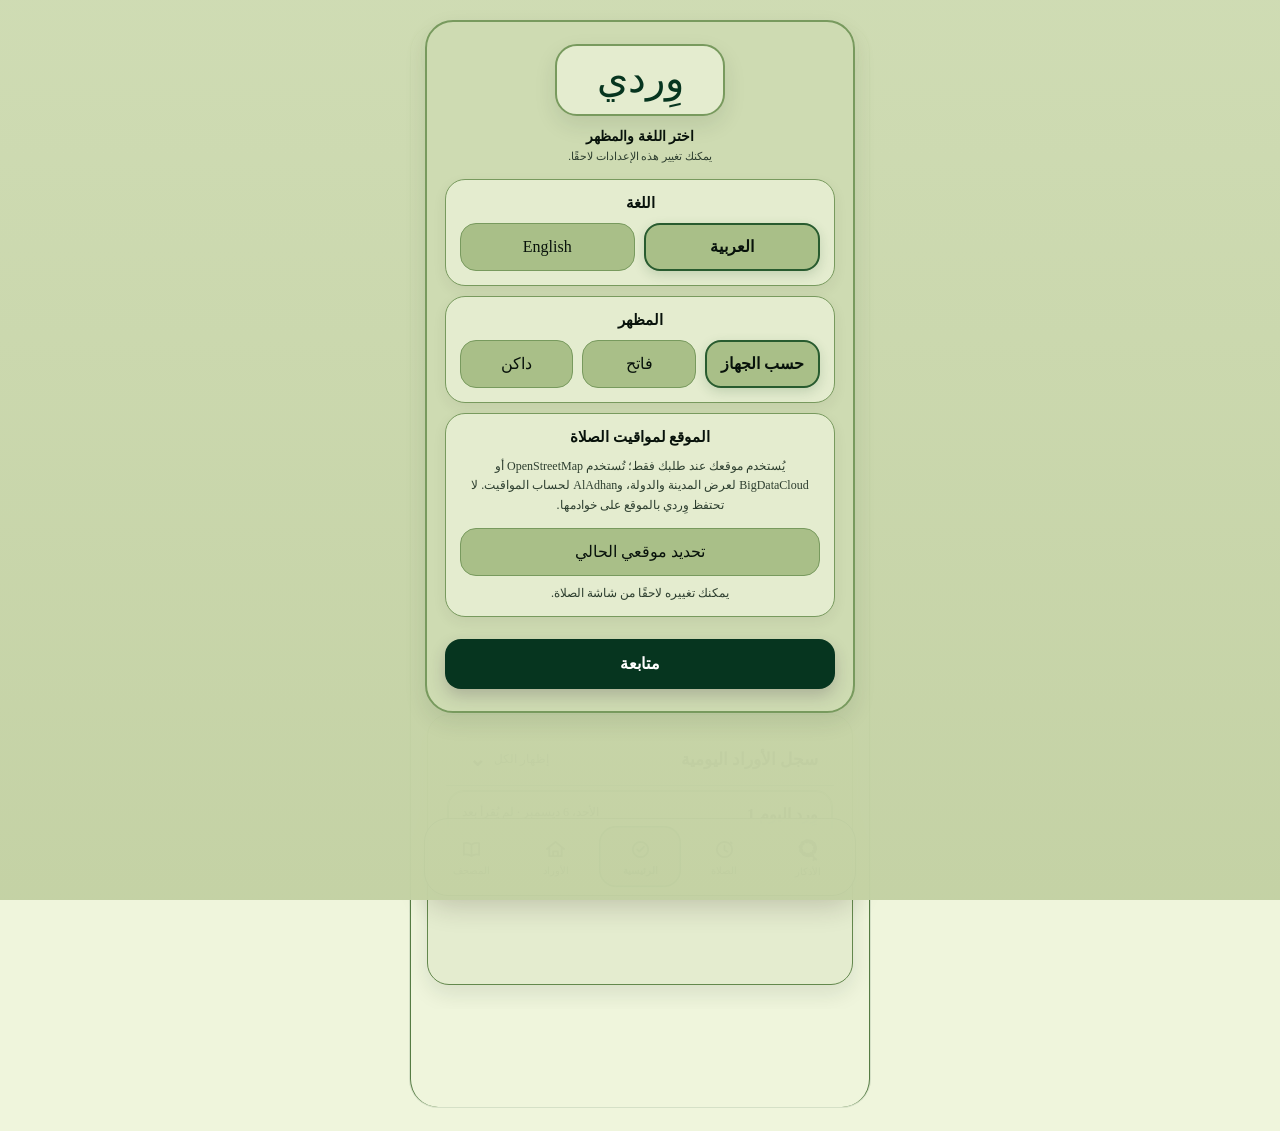
==== commit e47e5dff: "Publish Werdy web release 72" ====
--- a/index.html
+++ b/index.html
@@ -1,17 +1,19 @@
 <!doctype html>
-<html lang="ar" dir="rtl" data-build="30">
+<html lang="ar" dir="rtl" data-build="72">
 <head>
   <meta charset="utf-8" />
   <meta name="viewport" content="width=device-width,initial-scale=1,viewport-fit=cover" />
-  <meta name="theme-color" id="themeColorMeta" content="#ded4c5" />
+  <meta name="theme-color" id="themeColorMeta" content="#eff5dc" />
   <meta name="apple-mobile-web-app-capable" content="yes" />
   <meta name="apple-mobile-web-app-status-bar-style" id="appleStatusBarMeta" content="default" />
   <meta name="apple-mobile-web-app-title" content="Werdy" />
   <title>وِردي | Werdy</title>
-  <meta name="werdy-build" content="30" />
-  <link rel="manifest" href="manifest.json?v=30" />
-  <link rel="apple-touch-icon" href="icons/icon-192.png" />
-  <link rel="stylesheet" href="styles-v20.css?v=30" />
+  <meta name="werdy-build" content="72" />
+  <script>if(!localStorage.getItem('werdy_khatmas'))sessionStorage.setItem('werdy_native_restore_needed','1')</script>
+  <link rel="manifest" href="./manifest.json?v=72" />
+  <link rel="apple-touch-icon" href="./assets/icon-192-1xGgNftV.png" />
+  <script type="module" crossorigin src="./assets/index-Byuzri1H.js"></script>
+  <link rel="stylesheet" crossorigin href="./assets/index-BO7FJPfd.css">
 </head>
 <body class="release-v1">
   
@@ -38,7 +40,7 @@
         </div>
       </div>
 
-      <div class="onboarding-section"><label id="onboardingLocationLabel">الموقع لمواقيت الصلاة</label><p class="location-disclosure" id="onboardingLocationDisclosure">يُستخدم موقعك عند طلبك فقط ويُرسل إلى خدمة AlAdhan لحساب المواقيت. لا تحتفظ وِردي بالموقع على خوادمها.</p><button class="choice-btn location-onboarding-btn" id="onboardingLocationBtn">تحديد موقعي الحالي</button><small class="muted onboarding-location-status" id="onboardingLocationStatus">يمكنك تغييره لاحقًا من شاشة الصلاة.</small></div>
+      <div class="onboarding-section"><label id="onboardingLocationLabel">الموقع لمواقيت الصلاة</label><p class="location-disclosure" id="onboardingLocationDisclosure">يُستخدم موقعك عند طلبك فقط؛ تُستخدم OpenStreetMap أو BigDataCloud لعرض المدينة والدولة، وAlAdhan لحساب المواقيت. لا تحتفظ وِردي بالموقع على خوادمها.</p><button class="choice-btn location-onboarding-btn" id="onboardingLocationBtn">تحديد موقعي الحالي</button><small class="muted onboarding-location-status" id="onboardingLocationStatus">يمكنك تغييره لاحقًا من شاشة الصلاة.</small></div>
 
       <button class="primary-btn" id="continueOnboarding">متابعة</button>
     </div>
@@ -52,10 +54,12 @@
       <button class="brand theme-brand-btn" id="themeBrandBtn" type="button" aria-label="تغيير المظهر"><span class="brand-ar">وِردي</span><span class="brand-en">Werdy</span></button>
       <button class="icon-btn settings-header-btn" id="settingsHeaderBtn" aria-label="الإعدادات"><svg viewBox="0 0 24 24" aria-hidden="true"><path d="M4 7h10M18 7h2M4 17h2M10 17h10M14 4v6M7 14v6"/><circle cx="14" cy="7" r="2"/><circle cx="7" cy="17" r="2"/></svg></button>
     </header>
-    <div class="global-quran-search hidden" id="globalQuranSearch">
-      <select id="globalSurahSelect" aria-label="السورة"></select>
-      <input id="globalAyahInput" type="text" inputmode="numeric" pattern="[0-9٠-٩۰-۹]*" value="1" aria-label="رقم الآية" />
-      <button class="small-btn" id="globalQuranGoBtn">انتقال</button>
+    <div class="global-quran-search-backdrop hidden" id="globalQuranSearch">
+      <div class="global-quran-search" role="dialog" aria-modal="true" aria-label="الذهاب إلى آية">
+        <select id="globalSurahSelect" aria-label="السورة"></select>
+        <input id="globalAyahInput" type="text" inputmode="numeric" pattern="[0-9٠-٩۰-۹]*" value="1" aria-label="رقم الآية" />
+        <button class="small-btn" id="globalQuranGoBtn">اذهب</button>
+      </div>
     </div>
 
     <section class="screen" id="adhkarScreen">
@@ -71,6 +75,7 @@
     <section class="screen" id="homeScreen">
       <div class="page-title-card"><h1>الأوراد</h1><p class="muted" id="todayLabel"></p><span class="count-badge hidden" id="awradCount">1</span></div>
       <div id="awradCards" class="awrad-cards"></div>
+      <button class="add-werd-card-btn" id="addWerdFromHomeBtn" type="button"><span aria-hidden="true">＋</span><b>إضافة وِرد</b></button>
     </section>
 
     <section class="screen" id="wirdDetailsScreen">
@@ -89,7 +94,7 @@
     </section>
 
     <div class="modal-backdrop hidden" id="reminderModal"><div class="mini-modal"><h2>موعد تذكير الوِرد</h2><input type="time" id="quickReminderTime" /><div class="modal-actions"><button class="text-btn" id="cancelReminderBtn">إلغاء</button><button class="primary-btn" id="saveReminderBtn">حفظ</button></div></div></div>
-    <div class="modal-backdrop hidden" id="khatmaOptionsModal"><div class="mini-modal options-modal"><h2 id="khatmaOptionsTitle">إعدادات الختمة</h2><label id="khatmaEditableNameLabel">اسم الختمة</label><input class="centered-field" type="text" id="khatmaEditableName" maxlength="60"/><label>وقت التذكير اليومي</label><div class="time-field-shell"><span class="time-field-value" id="khatmaReminderTimeDisplay" aria-hidden="true">09:00 AM</span><input type="time" id="khatmaReminderTime"/></div><small class="time-preview" id="khatmaReminderPreview"></small><div class="khatma-origin-fields"><label id="khatmaStartDateInputLabel">تاريخ بداية الختمة</label><div class="date-field-shell"><span class="date-field-value" id="khatmaStartDateDisplay" aria-hidden="true"></span><input type="date" id="khatmaStartDateInput"/></div></div><small class="time-preview" id="khatmaSchedulePreview"></small><label>أيام الوِرد</label><div class="days-grid" id="khatmaDaysGrid"></div><label>مقدار الوِرد اليومي</label><div class="two-fields"><div><label>الأجزاء</label><input type="text" inputmode="numeric" pattern="[0-9٠-٩۰-۹]*" id="khatmaParts"/></div><div><label>الأرباع</label><input type="text" inputmode="numeric" pattern="[0-9٠-٩۰-۹]*" id="khatmaQuarters"/></div></div><small class="validation-message" id="khatmaAmountError"></small><div class="modal-actions"><button class="text-btn" id="cancelKhatmaOptionsBtn">إلغاء</button><button class="primary-btn" id="saveKhatmaOptionsBtn">حفظ</button></div></div></div>
+    <div class="modal-backdrop hidden" id="khatmaOptionsModal"><div class="mini-modal options-modal"><h2 id="khatmaOptionsTitle">إعدادات الختمة</h2><label id="khatmaEditableNameLabel">اسم الختمة</label><input class="centered-field" type="text" id="khatmaEditableName" maxlength="60"/><label>وقت التذكير اليومي</label><div class="time-field-shell"><span class="time-field-value" id="khatmaReminderTimeDisplay" aria-hidden="true">09:00 AM</span><input type="time" id="khatmaReminderTime"/></div><small class="time-preview" id="khatmaReminderPreview"></small><div class="khatma-origin-fields"><label id="khatmaStartDateInputLabel">تاريخ بداية الختمة</label><div class="date-field-shell"><span class="date-field-value" id="khatmaStartDateDisplay" aria-hidden="true"></span><input type="date" id="khatmaStartDateInput"/></div></div><small class="time-preview" id="khatmaSchedulePreview"></small><label>أيام الوِرد</label><div class="days-grid" id="khatmaDaysGrid"></div><label>مقدار الوِرد اليومي</label><div class="two-fields"><div><label>الأجزاء</label><input type="text" inputmode="numeric" pattern="[0-9٠-٩۰-۹]*" id="khatmaParts"/></div><div><label>الأرباع</label><input type="text" inputmode="numeric" pattern="[0-9٠-٩۰-۹]*" id="khatmaQuarters"/></div></div><small class="validation-message" id="khatmaAmountError"></small><div class="modal-actions"><button class="text-btn" id="cancelKhatmaOptionsBtn">إلغاء</button><button class="primary-btn" id="saveKhatmaOptionsBtn">حفظ</button></div><button class="delete-khatma-options-btn" id="deleteKhatmaFromOptionsBtn" type="button">حذف الختمة</button></div></div>
     <div class="modal-backdrop hidden" id="appDialog" role="dialog" aria-modal="true" aria-labelledby="appDialogTitle" aria-describedby="appDialogMessage"><div class="mini-modal app-dialog-card"><div class="app-dialog-icon" id="appDialogIcon">!</div><h2 id="appDialogTitle"></h2><p id="appDialogMessage"></p><div class="modal-actions app-dialog-actions"><button class="text-btn" id="appDialogCancel"></button><button class="primary-btn" id="appDialogConfirm"></button></div></div></div>
 
     <section class="screen" id="readingScreen">
@@ -135,15 +140,19 @@
 
     <section class="screen active" id="khatmaScreen">
       <div class="page-title-card selector-title-card"><select id="khatmaSelector" aria-label="اختر الختمة"></select></div>
-      <article class="hero-card khatma-summary">
+      <div class="khatma-carousel-viewport" id="khatmaCarouselViewport"><article class="hero-card khatma-summary" id="khatmaSummaryCard">
+        <svg class="khatma-summary-shape" viewBox="0 0 100 100" preserveAspectRatio="none" aria-hidden="true"><path d="M5 .6 H95 Q99.4 .6 99.4 5 V38 C99.4 42 96.5 44 96.5 50 C96.5 56 99.4 58 99.4 62 V95 Q99.4 99.4 95 99.4 H5 Q.6 99.4 .6 95 V62 C.6 58 3.5 56 3.5 50 C3.5 44 .6 42 .6 38 V5 Q.6 .6 5 .6 Z"/></svg>
+        <button class="khatma-day-arrow khatma-day-arrow-previous" id="homePreviousWirdBtn" type="button" aria-label="اليوم السابق"></button>
+        <button class="khatma-day-arrow khatma-day-arrow-next" id="homeNextWirdBtn" type="button" aria-label="اليوم التالي"></button>
         <div class="ring" id="khatmaRing"><strong id="khatmaPercent">0%</strong></div>
         <p class="khatma-today-text" id="khatmaTodayText"></p>
         <div class="khatma-date-row"><p><span id="khatmaStartDateLabel">تاريخ البدء</span><strong id="khatmaStartDate"></strong></p><p><span id="khatmaExpectedDateLabel">الانتهاء المتوقع</span><strong id="khatmaExpectedDate"></strong></p></div>
         <p class="khatma-schedule-status" id="khatmaScheduleStatus"></p>
         <p class="khatma-rest-note hidden" id="khatmaRestNote"></p>
         <p class="muted khatma-completion-date hidden" id="khatmaCompletionDate"></p>
-        <p class="muted khatma-stage-line" id="khatmaStageLine"></p>
-      </article>
+        <button class="khatma-position-toggle" id="khatmaPositionToggle" type="button" aria-expanded="false" aria-controls="khatmaStageLine"><span id="khatmaPositionToggleLabel">المرحلة الحالية</span><b aria-hidden="true">⌄</b></button>
+        <p class="muted khatma-stage-line hidden" id="khatmaStageLine"></p>
+      </article></div>
       <div class="khatma-action-strip">
         <button class="khatma-action-btn" id="khatmaStartCard">ابدأ وِرد اليوم</button>
         <button class="khatma-share-btn" id="khatmaShareBtn" aria-label="مشاركة وِرد اليوم"></button>
@@ -162,14 +171,12 @@
         <div class="prayer-field"><label for="prayerMethod">جهة حساب المواقيت</label><select id="prayerMethod"><option value="4">جامعة أم القرى — مكة</option><option value="3">Muslim World League (MWL) — رابطة العالم الإسلامي</option><option value="5">الهيئة المصرية العامة للمساحة</option><option value="2">الجمعية الإسلامية لأمريكا الشمالية</option><option value="1">جامعة العلوم الإسلامية — كراتشي</option><option value="13">رئاسة الشؤون الدينية التركية</option></select></div>
         <div class="prayer-location-grid"><div class="prayer-field"><label for="prayerCity">المدينة</label><input id="prayerCity" value="Belfast" readonly/></div><div class="prayer-field"><label for="prayerCountry">الدولة</label><input id="prayerCountry" value="GB" readonly/></div></div>
         <button class="small-btn location-btn" id="useCurrentLocationBtn">⌖ استخدم موقعي الحالي</button>
-        <small class="location-status muted" id="prayerLocationStatus">الموقع الحالي: Belfast، GB</small><small class="source-note" id="prayerLocationDisclosure">يُرسل الموقع إلى خدمة AlAdhan لحساب المواقيت عند اختيارك استخدام الموقع، ولا تحتفظ به وِردي على خوادمها.</small><small class="source-note">تتحدث المواقيت تلقائيًا، وقد تختلف عن توقيت مسجدك المحلي.</small>
+        <small class="location-status muted" id="prayerLocationStatus">الموقع الحالي: Belfast، GB</small><small class="source-note" id="prayerLocationDisclosure">عند استخدام موقعك، تُستخدم OpenStreetMap أو BigDataCloud لعرض المدينة والدولة، وAlAdhan لحساب المواقيت. لا تحتفظ وِردي بالموقع على خوادمها.</small><small class="source-note">تتحدث المواقيت تلقائيًا، وقد تختلف عن توقيت مسجدك المحلي.</small>
       </article>
     </section>
 
     <section class="screen" id="settingsScreen">
       <div class="page-title-card"><h1>الإعدادات</h1></div>
-
-      <div class="settings-group"><label>الختمات والأوراد</label><div class="inline-add"><input id="khatmaNameInput" maxlength="40" placeholder="اسم الختمة الجديدة"/><button class="small-btn" id="addKhatmaBtn">إضافة</button></div><div id="settingsKhatmasList" class="settings-khatmas"></div></div>
 
       <div class="settings-group">
         <label>حجم خط القرآن</label>
@@ -248,7 +255,7 @@
     </section>
 
     <nav class="bottom-nav">
-      <button class="nav-item" data-target="adhkarScreen" aria-label="الأذكار"><svg viewBox="0 0 24 24" aria-hidden="true"><path d="M5.5 7.5c1.8-2.7 5.4-4 8.8-2.7 3.9 1.5 5.8 6 4.1 9.8-1.5 3.4-5.2 5.2-8.8 4.3"/><circle cx="6" cy="10" r="1.7"/><circle cx="6" cy="15" r="1.7"/><circle cx="8.5" cy="19" r="1.7"/><path d="M9.8 20.2 12 22"/></svg><span>الأذكار</span></button>
+      <button class="nav-item" data-target="adhkarScreen" aria-label="الأذكار"><svg class="tasbih-icon" viewBox="0 0 24 24" aria-hidden="true"><path d="M16.8 17.2c-2.2 1.7-5.4 1.9-7.9.4-2.5-1.4-4-4.2-3.7-7 .3-2.9 2.4-5.4 5.1-6.2 2.8-.8 5.9.2 7.6 2.6 1.8 2.4 1.9 5.7.3 8.2"/><circle cx="7" cy="6.9" r="1.05"/><circle cx="5.3" cy="10" r="1.05"/><circle cx="5.8" cy="13.5" r="1.05"/><circle cx="8.2" cy="16.2" r="1.05"/><circle cx="11.5" cy="17.5" r="1.05"/><circle cx="14.9" cy="16.7" r="1.05"/><circle cx="17.5" cy="14.3" r="1.05"/><circle cx="18.4" cy="10.9" r="1.05"/><circle cx="17.2" cy="7.6" r="1.05"/><circle cx="14.4" cy="5.5" r="1.05"/><circle cx="10.9" cy="5" r="1.05"/><path d="M16.1 17.4c.2 1.4.8 2.2 1.9 2.8M18 20.2l-1 2M18 20.2l1.6 1.5"/></svg><span>الأذكار</span></button>
       <button class="nav-item" data-target="groupScreen" aria-label="الصلاة"><svg viewBox="0 0 24 24" aria-hidden="true"><circle cx="12" cy="12" r="8"/><path d="M12 8v4.5l3 1.8M18.5 4.5l1 1"/></svg><span>الصلاة</span></button>
       <button class="nav-item active" data-target="khatmaScreen" aria-label="الرئيسية"><svg viewBox="0 0 24 24" aria-hidden="true"><circle cx="12" cy="12" r="8"/><path d="m8.5 12 2.2 2.2 4.8-5"/></svg><span>الرئيسية</span></button>
       <button class="nav-item" data-target="homeScreen" aria-label="الأوراد"><svg viewBox="0 0 24 24" aria-hidden="true"><path d="M3 11.5 12 4l9 7.5M5.5 10v9h13v-9M9.5 19v-5h5v5"/></svg><span>الأوراد</span></button>
@@ -257,9 +264,8 @@
   </main>
 
   <script src="assets/quran/quran-data.js"></script>
-  <script type="module">if(window.Capacitor?.isNativePlatform?.())import("./native-notifications.js");</script>
-  <script src="assets/adhkar-data.js?v=30"></script>
-  <script src="app-v20.js?v=30"></script>
-  <script src="release-fixes.js?v=30"></script>
+  <script src="assets/adhkar-data.js?v=72"></script>
+  <script src="app-v20.js?v=72"></script>
+  <script src="release-fixes.js?v=72"></script>
 </body>
 </html>
--- a/assets/index-BO7FJPfd.css
+++ b/assets/index-BO7FJPfd.css
@@ -0,0 +1 @@
+:root{color-scheme:light;--safe-top:env(safe-area-inset-top,0px);--safe-bottom:env(safe-area-inset-bottom,0px);--topbar-base:58px;--bottom-nav-base:62px;--status-bg:#cedbb2;--quran-size:26px;--bg:#cedbb2;--surface:#e4eccf;--surface-2:#a9bf88;--text:#08120b;--muted:#2d3e2f;--primary:#285b2f;--primary-strong:#06351f;--accent:#285b2f;--mint:#38633f;--border:#789a5e;--shadow:0 9px 22px rgba(23,36,25,.1)}@font-face{font-family:"Werdy QCF Page 2";src:url(./p2-Bf7doJzD.woff2) format("woff2");font-display:block}@font-face{font-family:"Werdy QCF Page 7";src:url(./p7-BSIY8rIM.woff2) format("woff2");font-display:block}*{box-sizing:border-box}body{margin:0;font-family:Times New Roman,Noto Naskh Arabic,serif;background:#c3d1a3;color:var(--text)}body.dark{color-scheme:dark}button,input,select{font:inherit}button{cursor:pointer}.app-shell{width:min(100%,460px);min-height:100vh;margin:auto;background:var(--bg);border-left:1px solid var(--border);border-right:1px solid var(--border);position:relative;padding-bottom:calc(82px + var(--safe-bottom))}.topbar{height:calc(var(--topbar-base) + var(--safe-top));width:calc(100% - 20px);margin-inline:auto;display:flex;align-items:center;justify-content:space-between;padding:var(--safe-top) 16px 0;position:sticky;top:0;z-index:20;-webkit-backdrop-filter:blur(18px);backdrop-filter:blur(18px);background:linear-gradient(135deg,#cedbb2fa,#e4eccffa);border:1px solid var(--border);border-radius:22px;box-shadow:0 7px 20px #1724191a}.topbar:before{content:"";position:absolute;z-index:0;top:0;left:0;right:0;height:var(--safe-top);background:var(--status-bg)}.topbar>*{position:relative;z-index:1}.brand{font-size:26px;font-family:Times New Roman,serif;color:var(--primary-strong);min-width:102px;padding:6px 16px 7px;text-align:center;line-height:1;background:color-mix(in srgb,var(--surface) 78%,transparent);border:1px solid color-mix(in srgb,var(--border) 72%,transparent);border-radius:999px;box-shadow:0 4px 12px #38233f14}.icon-btn,.back-btn{border:1px solid var(--border);background:var(--surface);font-size:22px;color:var(--text);width:42px;height:42px;border-radius:50%;display:grid;place-items:center}.screen{display:none;padding:12px 16px 24px}.screen.active{display:block}.hero-card,.simple-card,.settings-group,.mushaf-card,.reading-progress{background:var(--surface);border:1px solid var(--border);border-radius:22px;box-shadow:var(--shadow)}.hero-card{padding:22px}.eyebrow{font-size:24px;font-weight:800;text-align:center}.date{font-size:13px;color:var(--muted);text-align:center;margin:8px 0 18px}.wird-box{background:#f7eef6;border:1px solid var(--border);border-radius:18px;padding:20px;text-align:center}.surah-label{font-size:14px;margin-bottom:12px}.range{display:flex;justify-content:center;gap:20px;font-size:18px}.range strong{font-size:30px}.ayah-preview{font-size:19px;line-height:1.8;margin:18px 0 6px}.primary-btn{width:100%;border:0;border-radius:16px;padding:15px 18px;margin-top:16px;background:var(--primary-strong);color:#fff;font-weight:800;box-shadow:0 7px 16px #38233f38}.stats-grid{display:grid;grid-template-columns:repeat(3,1fr);gap:10px;margin:14px 0}.stat{background:var(--surface);border:1px solid var(--border);border-radius:18px;padding:14px 10px;text-align:center}.stat span,.stat small{display:block;color:var(--muted);font-size:12px}.stat strong{display:block;font-size:28px;margin:5px 0}.simple-card{padding:16px 18px;display:flex;align-items:center;justify-content:space-between;margin-top:12px}.simple-card div{display:flex;flex-direction:column;gap:6px}.muted{color:var(--muted)}.bottom-nav{position:fixed;left:50%;transform:translate(-50%);bottom:calc(var(--safe-bottom) + 8px);width:min(calc(100% - 28px),432px);height:var(--bottom-nav-base);padding:6px;display:flex;gap:3px;background:color-mix(in srgb,var(--surface) 72%,transparent);border:1px solid color-mix(in srgb,var(--border) 75%,transparent);border-radius:22px;backdrop-filter:blur(20px) saturate(145%);-webkit-backdrop-filter:blur(20px) saturate(145%);box-shadow:0 10px 28px #2c1d1933,inset 0 1px #ffffff59;z-index:30}.nav-item{flex:1;border:0;background:transparent;color:var(--muted);display:flex;align-items:center;justify-content:center;border-radius:16px;min-width:44px}.nav-item svg{width:24px;height:24px;fill:none;stroke:currentColor;stroke-width:1.8;stroke-linecap:round;stroke-linejoin:round}.nav-item span{position:absolute;width:1px;height:1px;padding:0;margin:-1px;overflow:hidden;clip:rect(0,0,0,0);white-space:nowrap;border:0}.nav-item.active{color:var(--primary-strong);font-weight:700;background:color-mix(in srgb,var(--surface-2) 86%,transparent);box-shadow:inset 0 0 0 1.5px var(--primary),0 4px 10px #3b2b271a}.nav-item.disabled{opacity:.35}.section-title-row{display:grid;grid-template-columns:40px 1fr 40px;align-items:center;margin-bottom:16px;padding:10px 12px;background:var(--surface);border:2px solid var(--border);border-radius:20px;box-shadow:var(--shadow)}.section-title-row h1{text-align:center;font-size:22px}.reading-meta{background:var(--surface-2);border-radius:14px;padding:10px 14px;text-align:center;font-size:13px;margin-bottom:14px}.mushaf-card{padding:26px 22px;min-height:460px;background:var(--surface)}.bismillah{text-align:center;font-family:Georgia,serif;font-size:20px;margin-bottom:20px}.mushaf-card p{font-size:var(--quran-size);line-height:2.05;text-align:justify;font-family:Times New Roman,Traditional Arabic,serif}.quran-passage{font-size:var(--quran-size);line-height:2.05;text-align:start;font-family:Times New Roman,Traditional Arabic,serif}.quran-passage .ayah{display:inline}.passage-surah-title{margin:26px 0 16px;padding:10px 14px;border:1px solid var(--border);border-radius:16px;background:var(--surface-2);color:var(--text);font-size:21px;text-align:center}.passage-surah-title:first-child{margin-top:0}.passage-bismillah{margin:12px 0 20px;text-align:center;font-size:calc(var(--quran-size) * .82);font-weight:700}.qcf-page{--qcf-size:39px;direction:rtl;display:flex;flex-direction:column;gap:0;width:100%;padding:8px 7px 18px;overflow:hidden}.qcf-line{width:100%;min-height:1.68em;display:flex;align-items:center;justify-content:center;white-space:nowrap;font-family:var(--qcf-font),serif;font-size:var(--qcf-size);font-weight:400;line-height:1.68;text-align:center}.qcf-line-inner{display:inline-block;white-space:nowrap}.qcf-line.surah-header{min-height:2.6em;margin:4px 0 8px;border:1px solid var(--border);border-radius:18px;background:var(--surface-2);font-family:Times New Roman,Traditional Arabic,serif;font-size:25px;font-weight:800}.qcf-line.basmala{font-family:Times New Roman,Traditional Arabic,serif;font-size:calc(var(--qcf-size) * .78);font-weight:700}.ayah-num{display:inline-flex;align-items:center;justify-content:center;min-width:32px;height:32px;border:1px solid var(--primary);border-radius:50%;font-size:14px}.reading-progress{padding:16px;margin-top:14px}.progress-top{display:flex;justify-content:space-between;margin-bottom:10px}.progress-track{height:8px;background:var(--surface-2);border-radius:999px;overflow:hidden}.progress-bar{height:100%;width:0;background:var(--primary-strong);transition:.25s}.settings-group{padding:18px;margin-bottom:14px}.settings-group label{display:block;font-weight:800;margin-bottom:12px}input[type=time],input[type=number],input[type=text],select{width:100%;padding:14px;border:1px solid var(--border);background:var(--surface);border-radius:14px;color:var(--text)}input[type=time]{direction:ltr;text-align:center}.days-grid{display:grid;grid-template-columns:repeat(4,1fr);gap:8px}.day-chip{border:1px solid var(--border);background:var(--surface);border-radius:14px;padding:10px 5px;font-size:12px}.day-chip.active{background:var(--primary-strong);color:#fff;border-color:var(--primary-strong);box-shadow:0 4px 12px color-mix(in srgb,var(--primary-strong) 28%,transparent);font-weight:900}.day-chip:not(.active){color:var(--muted);border-style:dashed;opacity:.62}.segmented{display:flex;background:var(--surface-2);border:1px solid var(--border);border-radius:14px;padding:4px}.seg{flex:1;border:0;background:transparent;color:var(--text);padding:10px;border-radius:11px}.seg.active{background:var(--surface);color:var(--text);box-shadow:0 2px 10px #0000000d}body.dark{--bg:#050706;--surface:#151918;--surface-2:#28312d;--text:#e8ece9;--muted:#a2ada7;--primary:#7fa3ad;--primary-strong:#7fa3ad;--accent:#8bb4a2;--mint:#8bb4a2;--border:#52605b;--shadow:0 10px 24px rgba(0,0,0,.42);--status-bg:#050706;background:#020303}body.dark .topbar{background:linear-gradient(135deg,#151918fc,#050706fc);box-shadow:0 8px 22px #0000006b}body.dark .topbar:before{background:var(--status-bg)}body.dark .brand{color:#e8ece9;background:#ffffff0b;border-color:var(--border)}body.dark h1,body.dark h2,body.dark h3,body.dark strong,body.dark label,body.dark .prayer-row span,body.dark .prayer-row strong{color:var(--text)}body.dark .bottom-nav{background:color-mix(in srgb,var(--surface) 76%,transparent);box-shadow:0 12px 30px #0000006b,inset 0 1px #ffffff14}body.dark .wird-box,body.dark input,body.dark select,body.dark .day-chip,body.dark .mushaf-card{background:#151918;color:var(--text)}body.dark .seg{color:#e8ece9}body.dark .seg.active{background:#28312d;color:#fff}.onboarding-overlay{position:fixed;inset:0;z-index:100;display:flex;align-items:center;justify-content:center;padding:24px;background:linear-gradient(180deg,#cedbb2fa,#c3d1a3fa)}.onboarding-overlay.hidden{display:none}.onboarding-card{width:min(100%,430px);background:var(--surface);border:1px solid var(--border);border-radius:28px;padding:28px 22px;box-shadow:var(--shadow)}.brand.large{font-size:42px;text-align:center;margin:0 auto 20px;width:max-content;min-width:0;padding:0;background:transparent;border:0;box-shadow:none}.onboarding-card h1{text-align:center;font-size:24px;margin:0 0 8px}.onboarding-card>p{text-align:center;margin-bottom:24px}.onboarding-section{margin:18px 0}.onboarding-section label{display:block;font-weight:800;margin-bottom:10px}.choice-row{display:flex;gap:8px}.choice-btn{flex:1;border:1px solid var(--border);background:var(--surface);color:var(--text);padding:12px 8px;border-radius:14px}.choice-btn.active{background:var(--surface-2);color:var(--text);border-color:var(--primary);font-weight:800}body.dark .onboarding-overlay{background:#050706fc}body.dark .choice-btn{background:#151918}body.dark .choice-btn.active{background:#28312d;color:#fff}html[dir=ltr] .app-shell{direction:ltr}.hidden{display:none!important}button:disabled{opacity:.55;cursor:not-allowed;box-shadow:none}.action-card .small-btn{flex:none}.small-btn{border:1px solid var(--primary);background:transparent;color:var(--primary-strong);padding:9px 15px;border-radius:12px;font-weight:800}.source-note{text-align:center;color:var(--muted);font-size:12px;line-height:1.7;padding:0 18px}.khatma-summary{text-align:center;cursor:pointer}.khatma-summary:focus-visible{outline:3px solid var(--primary);outline-offset:3px}.khatma-start-hint{display:block;width:max-content;margin:14px auto 0;padding:7px 18px;border-radius:999px;background:var(--surface-2);color:var(--primary-strong);font-weight:800;font-size:14px}.khatma-summary:hover .khatma-start-hint{background:var(--primary-strong);color:#fff}.khatma-compact .khatma-start-hint{display:none}.khatma-summary h2{margin-bottom:6px}.ring{--progress:0deg;width:132px;height:132px;margin:0 auto 18px;border-radius:50%;display:grid;place-items:center;background:conic-gradient(var(--accent) 0 var(--progress),var(--border) var(--progress) 360deg);position:relative;border:3px solid var(--border);box-shadow:0 0 0 5px var(--surface-2),var(--shadow)}.ring:after{content:"";position:absolute;width:104px;height:104px;border-radius:50%;background:var(--surface)}.ring strong{position:relative;z-index:1;font-size:26px}.center{text-align:center}.empty-icon{text-align:center;font-size:54px}.hero-card h2{text-align:center}.field-label{display:block;font-weight:800;margin:18px 0 8px}.brand-en{letter-spacing:.5px}.brand.large{display:flex;justify-content:center}.two-fields{display:grid;grid-template-columns:1fr 1fr;gap:12px}.two-fields label{font-size:13px;margin:12px 0 7px}.validation-message{display:block;color:#a33d3d;min-height:18px;margin-top:8px}.mushaf-surah-title{text-align:center;font-weight:800;font-size:21px;color:var(--primary-strong);margin-bottom:14px}.free-mushaf{margin-top:14px}.timeline-card{background:var(--surface);border:1px solid var(--border);border-radius:22px;padding:18px;margin-top:14px;box-shadow:var(--shadow)}.timeline-head{display:flex;justify-content:space-between;align-items:center;margin-bottom:16px}.wird-timeline{display:flex;flex-direction:column;gap:14px;padding:5px 2px 12px}.timeline-quarter{flex:0 0 42px;width:42px;height:42px;border-radius:50%;display:grid;place-items:center;font-weight:800;border:2px solid var(--border)}.timeline-quarter.read{background:var(--primary-strong);border-color:var(--primary-strong);color:#fff}.timeline-quarter.pending{background:var(--surface);color:var(--muted)}.timeline-legend{display:flex;gap:18px;color:var(--muted);font-size:12px}.timeline-legend span{display:flex;align-items:center;gap:6px}.timeline-legend i{width:10px;height:10px;border-radius:50%;display:inline-block}.done-dot{background:var(--primary-strong)}.pending-dot{border:1px solid var(--border);background:var(--surface)}.groups-list{display:flex;flex-direction:column;gap:12px;margin-top:14px}.group-item{display:flex;align-items:center;justify-content:space-between;background:var(--surface);border:1px solid var(--border);border-radius:18px;padding:14px;box-shadow:var(--shadow)}.group-main,.group-actions{display:flex;align-items:center;gap:10px}.group-main div{display:flex;flex-direction:column;gap:4px}.group-main small{color:var(--muted)}.icon-delete{width:36px;height:36px;border:1px solid #c98c8c;background:transparent;color:#a33d3d;border-radius:11px;font-size:22px}body.dark .ring:after{background:var(--surface)}.section-heading{display:flex;align-items:center;justify-content:space-between;margin:2px 2px 16px}.section-heading h1{margin:0 0 4px}.section-heading p{margin:0}.count-badge{min-width:34px;height:34px;border-radius:50%;display:grid;place-items:center;background:var(--surface-2);color:var(--primary-strong);font-weight:800}.awrad-cards{display:flex;flex-direction:column;gap:14px}.wird-card{width:100%;text-align:right;border:1px solid var(--border);border-radius:20px;background:var(--surface);color:var(--text);padding:18px;box-shadow:var(--shadow)}.wird-card strong{display:block;font-size:22px;margin:12px 0 6px}.wird-card p{margin:0 0 14px;color:var(--muted)}.khatma-tag{display:inline-block;padding:5px 10px;border-radius:999px;background:var(--surface-2);color:var(--primary);font-size:12px;font-weight:800}.mini-progress,.long-track{height:10px;border:1px solid var(--border);background:transparent;border-radius:999px;overflow:hidden}.mini-progress i,.long-track i{display:block;height:100%;background:var(--primary);border-radius:inherit;transition:width .25s}.wird-card small{display:block;margin-top:8px;color:var(--muted)}.reminder-card{width:100%;color:var(--text);text-align:right}.detail-hero{text-align:center}.detail-hero h2{font-size:22px;line-height:1.7}.detail-chart{--daily-progress:0deg;width:160px;height:160px;margin:18px auto;border-radius:50%;display:grid;place-items:center;background:conic-gradient(var(--accent) 0 var(--daily-progress),var(--border) var(--daily-progress) 360deg);position:relative;border:3px solid var(--border);box-shadow:0 0 0 5px var(--surface-2),var(--shadow)}.detail-chart:after{content:"";position:absolute;width:122px;height:122px;border-radius:50%;background:var(--bg);border:1px solid var(--border)}.chart-center{position:relative;z-index:1;text-align:center;display:flex;flex-direction:column}.chart-center strong{font-size:30px}.chart-center small{color:var(--muted)}.modal-backdrop{position:fixed;inset:0;z-index:200;background:#180f1b94;display:grid;place-items:center;padding:20px}.mini-modal{width:min(100%,390px);background:var(--surface);border:1px solid var(--border);border-radius:22px;padding:22px;box-shadow:var(--shadow)}.mini-modal h2{text-align:center}.modal-actions{display:grid;grid-template-columns:1fr 1fr;gap:10px;align-items:end}.modal-actions .primary-btn{margin-top:12px}.modal-actions .text-btn{width:100%;min-height:48px;margin:12px 0 0;border:1px solid var(--border);border-radius:15px;background:var(--surface-2);color:var(--text);font-weight:800;box-shadow:0 4px 12px color-mix(in srgb,var(--text) 8%,transparent)}.mushaf-screen{padding:0 12px calc(92px + var(--safe-bottom));min-height:calc(100vh - var(--topbar-base) - var(--safe-top));transition:padding .25s}.mushaf-screen .mushaf-card{width:100%;padding:22px 16px;border:1px solid var(--border);border-radius:22px}.mushaf-controls{position:sticky;top:calc(var(--topbar-base) + var(--safe-top));z-index:18;display:grid;grid-template-columns:46px 1fr 46px;gap:10px;align-items:center;background:var(--bg);padding:10px 0;transition:.25s}.mushaf-controls select{font-weight:800;text-align:center}.mushaf-search-btn{width:44px;height:44px;border:1px solid var(--border);background:var(--surface);color:var(--text);border-radius:14px;font-size:24px}.mushaf-search-panel{position:sticky;top:calc(127px + var(--safe-top));z-index:17;display:grid;grid-template-columns:1fr 90px auto;gap:8px;background:var(--surface);border:1px solid var(--border);border-radius:16px;padding:10px;box-shadow:var(--shadow)}.mushaf-search-panel .small-btn{white-space:nowrap}.mushaf-mode .screen#mushafScreen{display:block}.mushaf-controls-hidden .topbar,.mushaf-controls-hidden .bottom-nav,.mushaf-controls-hidden .mushaf-controls{opacity:0;pointer-events:none}.mushaf-controls-hidden .topbar{margin-top:calc((var(--topbar-base) + var(--safe-top)) * -1)}.mushaf-controls-hidden .mushaf-screen{padding:0 12px var(--safe-bottom)}.topbar,.bottom-nav,.mushaf-controls{transition:opacity .25s,margin .25s}.timeline-row{border:1px solid var(--border);border-radius:16px;padding:13px;background:var(--surface)}.timeline-row-head{display:flex;justify-content:space-between;margin-bottom:10px}.timeline-row-head span{font-size:12px;color:var(--muted)}.long-track{height:14px}.timeline-row .long-track i{background:linear-gradient(90deg,var(--primary-strong),var(--primary))}.inline-add{display:grid;grid-template-columns:1fr auto;gap:8px}.settings-khatmas{display:flex;flex-direction:column;gap:8px;margin-top:12px}.settings-khatma-row{display:flex;align-items:center;justify-content:space-between;background:var(--surface-2);border:1px solid var(--border);border-radius:13px;padding:10px 12px}.settings-khatma-row button{width:30px;height:30px;border:1px solid #c98c8c;background:transparent;color:#a33d3d;border-radius:9px;font-size:20px}body.dark .detail-chart:after{background:var(--bg)}@media(max-width:380px){.mushaf-search-panel{grid-template-columns:1fr 74px}.mushaf-search-panel button{grid-column:1/-1}.two-fields{grid-template-columns:1fr}}.global-quran-search-backdrop{position:fixed;inset:0;z-index:80;display:grid;place-items:center;padding:20px;background:color-mix(in srgb,var(--text) 32%,transparent);backdrop-filter:blur(3px);-webkit-backdrop-filter:blur(3px)}.global-quran-search{width:min(100%,410px);display:grid;grid-template-columns:1fr 84px auto;gap:10px;padding:16px;background:var(--surface);border:2px solid var(--border);border-radius:24px;box-shadow:0 18px 38px #08120b47}.global-quran-search input,.global-quran-search select{border-width:2px;text-align:center!important;text-align-last:center!important}.global-quran-search .small-btn{text-align:center}.global-quran-search-backdrop.hidden{display:none}.wird-card{padding:0;overflow:hidden}.wird-card-main{display:block;width:100%;padding:14px 16px 10px;border:0;background:transparent;color:var(--text);text-align:right}.wird-card-main strong{font-size:25px;margin:8px 0 4px}.wird-card-main p{margin-bottom:10px}.card-actions{display:grid;grid-template-columns:1fr 1fr;border-top:1px solid var(--border)}.card-actions button{padding:10px;border:0;background:var(--surface-2);color:var(--text);font-weight:700}.card-actions button+button{border-right:1px solid var(--border)}.wird-day-nav{display:grid;grid-template-columns:44px 1fr 44px;align-items:center;gap:10px;margin:12px 0}.wird-day-nav strong{text-align:center}.wird-day-nav button{height:42px;border:1px solid var(--border);border-radius:12px;background:var(--surface);color:var(--text)}.secondary-btn{width:100%;margin-top:10px;padding:13px;border:2px solid var(--border);border-radius:15px;background:transparent;color:var(--text);font-weight:800}.options-modal>label{display:block;font-weight:800;margin:14px 0 8px}.options-modal .two-fields label{margin-top:0}.edit-khatma-name{width:auto!important;height:auto!important;flex:1;border:0!important;background:transparent!important;color:var(--text)!important;text-align:right;font-size:16px!important}.edit-khatma-name small{display:block;color:var(--muted);font-size:11px;margin-top:4px}#khatmaSelector{font-weight:800;font-size:19px;text-align:center;text-align-last:center;background:var(--surface);border:2px solid var(--border)}#khatmaScreen{height:calc(100vh - 140px - var(--safe-top) - var(--safe-bottom));overflow-y:auto;scroll-behavior:smooth;overscroll-behavior:contain;display:none;flex-direction:column}#khatmaScreen.active{display:flex}.timeline-card{min-height:0;display:flex;flex-direction:column;flex:none}.wird-timeline{overflow:visible;min-height:180px}.khatma-summary,.khatma-stats,.khatma-position-card{transition:all .35s ease}.khatma-summary{position:sticky;top:0;z-index:12}.khatma-compact .khatma-summary{display:grid;grid-template-columns:74px 1fr;align-items:center;text-align:right;padding:10px 14px}.khatma-compact .khatma-summary .ring{grid-row:1/4;width:58px;height:58px;margin:0}.khatma-compact .khatma-summary .ring:after{width:42px;height:42px}.khatma-compact .khatma-summary .ring strong{font-size:14px}.khatma-compact .khatma-summary h2{margin:0;font-size:17px;text-align:right}.khatma-compact .khatma-summary p{margin:3px 0;font-size:11px}.khatma-compact .khatma-stats,.khatma-compact .khatma-position-card{max-height:0;opacity:0;overflow:hidden;margin:0;padding:0}.khatma-compact .timeline-card{margin-top:8px}input,select,.simple-card,.stat,.timeline-row,.hero-card{outline:1px solid var(--border)}@media(max-width:380px){.global-quran-search{grid-template-columns:1fr 72px}.global-quran-search button{grid-column:1/-1}}.detail-stats{grid-template-columns:repeat(2,1fr)}.schedule-stat strong{font-size:18px;line-height:1.3}.schedule-stat small{margin-top:7px}.page-title-card{width:100%;margin:0 0 16px;padding:15px 18px;background:var(--surface);border:2px solid var(--border);border-radius:20px;text-align:center;box-shadow:var(--shadow)}.page-title-card h1{font-size:22px;margin:0}.page-title-card p{margin:5px 0 0;font-size:12px}.selector-title-card{padding:8px 12px}.selector-title-card #khatmaSelector{width:100%;height:48px;border:0;outline:0;background:transparent;text-align:center;text-align-last:center;box-shadow:none}.prayer-title-card{width:100%;margin:0 0 16px;padding:15px 18px;border:2px solid var(--border);border-radius:20px}.location-onboarding-btn{width:100%}.onboarding-location-status,.time-preview{display:block;text-align:center;margin-top:8px;color:var(--muted);font-size:12px}.prayer-settings{padding:18px!important}.prayer-field{display:flex;flex-direction:column;align-items:stretch;gap:7px;min-width:0;text-align:center}.prayer-field label{display:block;font-weight:800;font-size:14px;margin:0;text-align:center}.prayer-field input,.prayer-field select{width:100%;min-width:0;height:48px;border:2px solid var(--border);padding:10px 12px;text-align:center;text-align-last:center}.prayer-field input[readonly]{cursor:default;background:var(--surface-2)}.prayer-location-grid{display:grid;grid-template-columns:minmax(0,2fr) minmax(0,1fr);gap:12px;margin-top:14px}.location-btn{display:block;width:100%;height:46px;margin-top:16px;background:var(--primary-strong);border-color:var(--primary-strong);color:#fff}.location-status{display:block;text-align:center;margin-top:12px}.prayer-settings .source-note{display:block;margin:8px 0 0;padding:0 6px}.prayer-times{display:flex;flex-direction:column;gap:10px;margin-top:14px}.prayer-row{display:grid;grid-template-columns:1fr 48px 1fr;align-items:center;padding:13px 17px;background:var(--surface);border:2px solid var(--border);border-radius:17px;box-shadow:var(--shadow)}.prayer-row span{font-weight:800;font-size:18px;text-align:right;color:var(--primary-strong)}.prayer-row strong{font-size:20px;color:var(--primary-strong);text-align:left;direction:ltr}.prayer-alert{position:relative;width:40px;height:40px;border-radius:50%;border:2px solid var(--border);background:transparent;color:var(--text);display:grid;place-items:center;padding:0}.prayer-alert svg,.card-actions svg{width:20px;height:20px;fill:none;stroke:currentColor;stroke-width:2;stroke-linecap:round;stroke-linejoin:round}.prayer-alert.off{opacity:.55}.prayer-alert.sound{border-color:var(--primary-strong);box-shadow:0 0 0 3px color-mix(in srgb,var(--primary-strong) 14%,transparent)}.prayer-alert.silent{border-color:var(--primary)}.silent-mark{position:absolute;font-style:normal;font-weight:900;transform:rotate(-35deg);font-size:25px}.setting-hint{display:block;margin-top:8px;text-align:center}@media(max-width:380px){.prayer-location-grid{grid-template-columns:repeat(2,minmax(0,1fr));gap:8px}}.member-row{display:grid;grid-template-columns:46px 1fr auto;align-items:center;gap:12px;background:var(--surface-2);padding:12px;border-radius:16px;margin-top:18px}.member-row div{display:flex;flex-direction:column;gap:4px}.member-row small{color:var(--muted)}.avatar{width:42px;height:42px;border-radius:50%;background:var(--primary);color:#fff;display:grid;place-items:center;font-weight:800}.text-btn{display:block;margin:14px auto 0;border:0;background:transparent;padding:8px}.danger{color:#a74c47}.range-caption{display:flex;justify-content:space-between;align-items:center;color:var(--muted);font-size:12px;margin-top:9px}.range-caption span,.range-caption strong,#notificationStatus,#kahfNotificationStatus{display:inline-flex;align-items:center;justify-content:center;min-height:28px;padding:4px 12px;border:1px solid var(--border);border-radius:999px;background:var(--surface-2)}.range-caption strong{color:var(--text);min-width:48px}#notificationStatus,#kahfNotificationStatus{margin-top:5px;width:max-content}input[type=range]{width:100%;accent-color:var(--primary-strong)}.notification-setting{display:flex;align-items:center;justify-content:space-between;gap:14px}.notification-setting label{margin-bottom:5px}.notification-setting .small-btn.active{background:var(--primary-strong);border-color:var(--primary-strong);color:#fff}.kahf-notification-setting>.notification-setting{padding:0}.kahf-notification-setting .kahf-time-label{display:block;margin:18px 0 8px;text-align:center}.kahf-notification-setting input[type=time]{width:100%;text-align:center;border-radius:16px}.kahf-notification-setting .time-preview{display:block;margin-top:9px;text-align:center;color:var(--muted)}#timeFormatSelect,#languageSelect,#quranLanguageSelect{text-align:center;text-align-last:center;padding-inline:42px}@media(min-width:700px){body{padding:24px 0}.app-shell{min-height:calc(100vh - 48px);border-radius:28px;overflow:hidden}}html[dir=ltr] .ayah-preview{direction:rtl}html[dir=ltr] .screen,html[dir=ltr] .wird-card,html[dir=ltr] .wird-card-main,html[dir=ltr] .edit-khatma-name,html[dir=ltr] .settings-group,html[dir=ltr] .timeline-row,html[dir=ltr] .simple-card,html[dir=ltr] .settings-group label,html[dir=ltr] .prayer-field label,html[dir=ltr] .prayer-row span{text-align:left}html[dir=ltr] .prayer-row strong{text-align:right}html[dir=ltr] .quran-content{direction:ltr;text-align:left}html[dir=ltr] .card-actions button+button{border-right:0;border-left:1px solid var(--border)}html[dir=ltr] .back-btn{transform:scaleX(-1)}.card-actions button{display:flex;align-items:center;justify-content:center;gap:8px}.timeline-row{color:var(--text);text-align:inherit}.timeline-row:disabled{opacity:1;cursor:default}.timeline-row.can-undo{cursor:pointer;box-shadow:inset 0 0 0 2px color-mix(in srgb,var(--primary) 35%,transparent)}.prayer-field input{border-radius:16px}.prayer-field input[readonly]{color:var(--text);opacity:1}.theme-toggle-btn svg{width:22px;height:22px;fill:none;stroke:currentColor;stroke-width:2;stroke-linecap:round;stroke-linejoin:round}.theme-toggle-btn:hover{background:var(--surface-2)}.donation-card{margin-top:18px;padding:20px 18px;background:var(--surface);border:1px solid var(--border);border-radius:22px;box-shadow:var(--shadow);text-align:start}.donation-greeting{margin:0 0 10px;font-weight:800}.donation-copy{margin:0;color:var(--muted);font-size:13px;line-height:1.8}.donation-options{display:grid;grid-template-columns:repeat(4,minmax(0,1fr));gap:8px;margin-top:18px}.donation-options button{min-width:0;min-height:38px;padding:7px 5px;border:1px solid var(--border);border-radius:999px;background:var(--surface-2);color:var(--text);font-size:12px;font-weight:800;cursor:default}.donation-options button:last-child{font-size:11px}@media(max-width:360px){.donation-options{grid-template-columns:repeat(2,1fr)}}.source-links{display:flex;gap:10px;margin-top:14px}.source-links a{flex:1;padding:9px 12px;border:1px solid var(--border);border-radius:999px;background:var(--surface-2);color:var(--primary-strong);text-align:center;font-weight:800;text-decoration:none}.release-v2-feature{display:none!important}.legal-links{display:grid;grid-template-columns:repeat(2,minmax(0,1fr));gap:10px;margin-top:18px}.legal-links a{padding:12px;border:1px solid var(--border);border-radius:16px;background:var(--surface);color:var(--primary-strong);text-align:center;font-weight:800;text-decoration:none;box-shadow:var(--shadow)}.location-disclosure{margin:0 0 12px;color:var(--muted);font-size:12px;line-height:1.65;text-align:center}.app-dialog-card{text-align:center;border:2px solid var(--border);background:var(--surface);padding:24px 22px}.app-dialog-icon{width:48px;height:48px;margin:0 auto 12px;border:2px solid var(--primary);border-radius:50%;display:grid;place-items:center;background:var(--surface-2);color:var(--primary-strong);font-size:22px;font-weight:900}.app-dialog-card h2{margin:0 0 9px;font-size:21px}.app-dialog-card p{margin:0;color:var(--muted);font-size:15px;line-height:1.7}.app-dialog-actions{margin-top:18px}.app-dialog-actions .text-btn,.app-dialog-actions .primary-btn{width:100%;min-height:44px;margin:0;border-radius:14px;font-weight:800}.app-dialog-actions .text-btn{border:1px solid var(--border);background:var(--surface-2);color:var(--text)}.app-dialog-actions .dialog-danger{background:#9b5047;color:#fff}.app-dialog-actions:has(.text-btn.hidden){grid-template-columns:1fr}.app-dialog-actions:has(.text-btn.hidden) .primary-btn{grid-column:1/-1}#saveSettingsBtn{transition:background-color .2s,color .2s,border-color .2s,opacity .2s}#saveSettingsBtn.saved,#saveSettingsBtn.saved:disabled{background:var(--surface-2);border:1px solid var(--border);color:var(--muted);opacity:1;cursor:default;box-shadow:none}.onboarding-overlay{overflow-y:auto;align-items:flex-start;padding:calc(var(--safe-top) + 20px) 18px calc(var(--safe-bottom) + 24px)}.onboarding-card{margin:0 auto;width:min(100%,430px);padding:22px 18px;border:2px solid var(--border);background:var(--bg)}.brand.large{min-width:170px;margin:0 auto 12px;padding:13px 28px 15px;background:var(--surface);border:2px solid var(--border);border-radius:22px;box-shadow:var(--shadow);font-size:40px}.onboarding-card h1{font-size:14px;margin:0 0 3px;color:var(--text)}.onboarding-card>p{font-size:11px;line-height:1.5;margin:0 0 14px;color:var(--muted)}.onboarding-section{margin:10px 0;padding:14px;background:var(--surface);border:1px solid var(--border);border-radius:20px;box-shadow:0 5px 14px #3b2b2712}.onboarding-section label{text-align:center;margin:0 0 11px;font-size:15px}.choice-row{gap:9px}.choice-btn{min-height:48px;border:1.5px solid var(--border);border-radius:16px;background:var(--surface-2);text-align:center}.choice-btn.active{border-width:2px;box-shadow:0 4px 12px color-mix(in srgb,var(--primary) 18%,transparent)}.onboarding-location-status{line-height:1.5;margin-top:8px}.onboarding-card>.primary-btn{margin-top:12px;min-height:50px}html[dir=ltr] .onboarding-section label,html[dir=ltr] .onboarding-card h1,html[dir=ltr] .onboarding-card>p{text-align:center}:root{--bottom-nav-base:78px}.app-shell{padding-bottom:calc(98px + var(--safe-bottom))}.bottom-nav{bottom:calc(var(--safe-bottom) + 4px);height:var(--bottom-nav-base);padding:7px 6px 8px;border-radius:24px}.nav-item{flex-direction:column;gap:4px;padding:5px 2px;border-radius:17px;line-height:1}.nav-item svg{width:23px;height:23px;flex:none}.nav-item span{position:static;width:auto;height:auto;padding:0;margin:0;overflow:visible;clip:auto;white-space:nowrap;border:0;font-size:10px;line-height:1.1}#freeQuranText{touch-action:pan-y;transform-origin:center top}.kahf-notification-setting .kahf-time-label,html[dir=ltr] .kahf-notification-setting .kahf-time-label{width:100%;text-align:center}.quran-lazy-surah{display:block;content-visibility:auto;contain-intrinsic-size:auto 720px;transform-origin:center top}.quran-lazy-surah:not([data-rendered="1"]){background:linear-gradient(180deg,transparent,color-mix(in srgb,var(--surface-2) 22%,transparent),transparent);border-radius:20px}.quran-lazy-surah.pinch-preview{will-change:transform;position:relative;z-index:2}.quran-passage .passage-surah-title{background:var(--primary-strong);border-color:var(--primary-strong);color:#fff;box-shadow:0 7px 18px color-mix(in srgb,var(--primary-strong) 24%,transparent)}body.dark .quran-passage .passage-surah-title{background:var(--primary);border-color:var(--primary);color:#fff}.options-modal>label,.options-modal .time-preview{display:block;width:100%;margin-inline:auto;text-align:center}.options-modal>input,.options-modal .two-fields{width:100%;margin-inline:auto}.options-modal input[type=time]{display:block;width:100%;margin-inline:auto;text-align:center;text-align-last:center}.kahf-notification-setting,.kahf-notification-setting>label,.kahf-notification-setting>input,.kahf-notification-setting>.time-preview{width:100%;margin-inline:auto;text-align:center}.calculation-locked .days-grid,.calculation-locked .two-fields{opacity:.58}.calculation-locked .day-chip:disabled,.calculation-locked input[readonly]{cursor:not-allowed}.selector-title-card{position:relative;overflow:visible}.selector-title-card:after{content:"⌄";position:absolute;inset-inline-end:22px;top:50%;transform:translateY(-58%);color:var(--muted);font-size:24px;line-height:1;pointer-events:none}.selector-title-card:has(#khatmaSelector.single-khatma):after{display:none}.selector-title-card #khatmaSelector{appearance:none;-webkit-appearance:none;height:60px;min-height:60px;padding-block:9px;padding-inline:38px;line-height:1.5;font-size:20px;overflow:visible}.selector-title-card #khatmaSelector.single-khatma{opacity:1;color:var(--text);cursor:default;padding-inline:0}.werd-reminder-actions:has(.card-reminder-toggle.off){opacity:.46}.werd-reminder-actions:has(.card-reminder-toggle.off) button{color:var(--muted)}#khatmaSummaryName{display:block;width:100%;max-width:100%;padding:3px 8px;line-height:1.55;white-space:normal;overflow:visible;text-align:center}body.reading-mode .app-shell,#readingScreen{padding-bottom:calc(98px + var(--safe-bottom))}#readingScreen .mushaf-card{min-height:0;height:auto;margin-bottom:12px}#readingScreen #quranText{margin-bottom:0;padding-bottom:0}#readingScreen .reading-progress{margin-top:12px}#readingScreen #finishQuarterBtn{margin-bottom:0}.options-modal>label,.options-modal .two-fields label,.kahf-notification-setting .kahf-time-label,.prayer-field label{width:100%;text-align:center!important;margin-inline:auto}.options-modal>input,.kahf-notification-setting>input[type=time]{display:block;width:100%!important;margin-inline:auto!important}input[type=time]{direction:ltr!important;text-align:center!important;text-align-last:center!important;padding-inline:14px!important}input[type=time]::-webkit-date-and-time-value{text-align:center!important;width:100%;min-width:100%;margin:0 auto}input[type=time]::-webkit-datetime-edit{display:block;text-align:center;width:100%;padding:0}.options-modal .two-fields>div{text-align:center}.options-modal .two-fields input{text-align:center!important}.calculation-locked [aria-disabled=true],.calculation-locked input[readonly]{opacity:.62;cursor:not-allowed}.bottom-nav{direction:rtl;border:1.5px solid var(--primary-strong)}body.dark .bottom-nav{border-color:#52605b}body:not(.dark) .bottom-nav{border-color:#06351f}.bottom-nav .nav-item{direction:inherit}#khatmaScreen{height:auto;min-height:0;overflow:visible;display:none;scroll-behavior:auto;overscroll-behavior:auto}#khatmaScreen.active{display:block}.khatma-summary{position:static;cursor:default;padding:22px}.khatma-date-row{display:grid;grid-template-columns:1fr 1fr;gap:10px;margin-top:18px}.khatma-date-row p{margin:0;padding:10px;border-radius:14px;background:var(--surface-2);display:flex;flex-direction:column;gap:5px;text-align:center}.khatma-date-row span{font-size:12px;color:var(--muted)}.khatma-date-row strong{font-size:14px}.khatma-stage-line,.khatma-completion-date{margin:12px 0 0;text-align:center;font-size:13px;line-height:1.5}.khatma-position-toggle{position:absolute;z-index:7;inset-inline:22px;bottom:18px;width:auto;height:42px;margin:0;padding:0 14px;border:1px solid var(--border);border-radius:13px;background:color-mix(in srgb,var(--surface-2) 58%,var(--surface));color:var(--text);display:grid;grid-template-columns:24px 1fr 24px;align-items:center;font-size:13px;font-weight:800;text-align:center}.khatma-position-toggle span{grid-column:2}.khatma-position-toggle b{grid-column:3;font-size:19px;line-height:1;transition:transform .2s}.khatma-position-toggle[aria-expanded=true] b{transform:rotate(180deg)}.khatma-stage-line{position:absolute!important;z-index:8;inset-inline:22px;bottom:64px;height:44px;min-height:44px;margin:0!important;padding:4px 10px;border:1px solid var(--border);border-radius:13px;background:var(--surface);box-shadow:0 7px 18px color-mix(in srgb,var(--text) 18%,transparent);display:grid;place-items:center;overflow:hidden;white-space:pre-line;font-size:11.5px;line-height:1.35}.khatma-stage-line.hidden{display:none}.khatma-start-card{display:block;width:100%;margin:12px 0;padding:18px;text-align:center;font-size:17px;font-weight:900;color:var(--text)}.khatma-start-card:active{transform:scale(.99)}.khatma-summary:hover{transform:none}.khatma-compact .khatma-summary{display:block;padding:22px;text-align:center}.khatma-compact .khatma-stats{max-height:none;opacity:1;overflow:visible;margin:initial;padding:initial}.wird-day-nav{direction:ltr}.wird-day-nav button{font-size:27px;font-weight:800;line-height:1;text-align:center}.wird-day-nav strong{direction:initial}#groupScreen .prayer-times{margin:0 0 14px}.prayer-location-grid{grid-template-columns:repeat(2,minmax(0,1fr))}.prayer-field input{text-align:center!important;text-align-last:center!important;border-radius:16px}html,body{background:var(--status-bg)}.topbar,.topbar:before{background-color:var(--status-bg)}.notification-setting>div{flex:1;min-width:0;display:flex;flex-direction:column;align-items:flex-start;justify-content:center;text-align:start}.notification-setting>div label{width:100%;margin:0;text-align:start!important}.notification-setting>div small{width:max-content;max-width:100%;margin:5px 0 0;align-self:flex-start;text-align:center!important}.notification-setting>.small-btn{flex:0 0 96px;align-self:center;margin:0}.kahf-notification-setting{display:flex;flex-direction:column;align-items:stretch}.kahf-notification-setting>.notification-setting{width:100%}.kahf-notification-setting input[type=time],.options-modal input[type=time]{position:relative;left:auto!important;right:auto!important;align-self:center;box-sizing:border-box;max-width:100%}.options-modal{align-items:stretch}.options-modal>label{text-align:center!important}.options-modal .two-fields>div,.options-modal .two-fields label,.options-modal .two-fields input{direction:ltr;text-align:center!important;text-align-last:center!important}.khatma-today-text{margin:18px 0 4px;padding:13px 14px;border:1px solid var(--border);border-radius:15px;background:var(--primary-strong);color:#fff;font-size:14px;line-height:1.7;text-align:center}body.dark .khatma-today-text{background:var(--primary)}.khatma-action-strip{display:grid;grid-template-columns:minmax(0,1fr) 48px minmax(0,1fr);gap:9px;align-items:center;margin:12px 0}.khatma-action-btn{min-height:58px;padding:10px 8px;border:1px solid var(--border);border-radius:18px;background:var(--primary-strong);color:#fff;font-weight:900}.khatma-action-btn:disabled{opacity:.52}.khatma-share-btn{width:48px;height:48px;border-radius:50%;display:grid;place-items:center;padding:0;border:1.5px solid var(--border);background:var(--surface);color:var(--primary-strong);box-shadow:var(--shadow)}.khatma-share-btn svg{width:22px;height:22px;fill:none;stroke:currentColor;stroke-width:2;stroke-linecap:round;stroke-linejoin:round}.card-actions.single-action{grid-template-columns:1fr}.card-actions.single-action button{border-inline:0}.card-actions.werd-reminder-actions{grid-template-columns:62px minmax(0,1fr) 62px}.werd-reminder-actions button{min-height:48px}.werd-reminder-actions .card-reminder-toggle{position:relative;opacity:.55}.werd-reminder-actions .card-reminder-toggle.sound,.werd-reminder-actions .card-reminder-toggle.silent{opacity:1;color:var(--primary-strong);background:color-mix(in srgb,var(--primary) 13%,var(--surface-2))}.werd-reminder-actions .card-reminder-toggle .silent-mark{position:absolute;inset:50% auto auto 50%;margin:0;transform:translate(-50%,-50%) rotate(-38deg);font-size:31px;line-height:1;color:currentColor}.werd-reminder-actions .card-reminder-time{font-size:17px;direction:ltr}.werd-reminder-actions .card-khatma-settings svg{width:22px;height:22px}.add-werd-card-btn{width:100%;min-height:58px;margin-top:16px;border:2px dashed var(--border);border-radius:20px;background:var(--surface);color:var(--primary-strong);display:flex;align-items:center;justify-content:center;gap:9px;font-weight:900;box-shadow:var(--shadow)}.add-werd-card-btn span{font-size:25px;line-height:1}.add-werd-card-btn b{font:inherit}.delete-khatma-options-btn{width:100%;min-height:44px;margin-top:18px;border:1px solid #a85b55;border-radius:14px;background:transparent;color:#a85b55;font-weight:900}body.dark .delete-khatma-options-btn{color:#e0a29b;border-color:#b97870}.detail-khatma-stats{grid-template-columns:repeat(3,minmax(0,1fr));margin-top:14px}.detail-khatma-stats .stat{padding-inline:6px}.detail-khatma-stats .stat strong{font-size:25px}.detail-hero .khatma-tag{font-size:15px;padding:6px 13px}.timeline-row.can-undo{border-color:var(--primary-strong);box-shadow:inset 0 0 0 2px var(--primary-strong),0 5px 14px color-mix(in srgb,var(--primary-strong) 18%,transparent)}body.dark .timeline-row.can-undo{border-color:#7fa3ad;box-shadow:inset 0 0 0 2px #7fa3ad,0 5px 14px #00000040}.theme-brand-btn{appearance:none;cursor:pointer;transition:transform .12s ease,background-color .25s,color .25s}.theme-brand-btn:active{transform:scale(.97)}.theme-brand-btn:focus-visible,.adhkar-header-btn:focus-visible{outline:3px solid color-mix(in srgb,var(--primary) 55%,transparent);outline-offset:3px}.adhkar-header-btn svg{width:25px;height:25px;fill:none;stroke:currentColor;stroke-width:1.55;stroke-linecap:round;stroke-linejoin:round}#adhkarScreen{padding-bottom:calc(94px + var(--safe-bottom))}.adhkar-tabs{position:sticky;top:calc(var(--topbar-base) + var(--safe-top) + 8px);z-index:12;display:grid;grid-template-columns:1fr 1fr;gap:10px;margin:2px 0 16px;padding:8px;border:1px solid var(--border);border-radius:22px;background:color-mix(in srgb,var(--surface) 92%,transparent);box-shadow:var(--shadow);-webkit-backdrop-filter:blur(15px);backdrop-filter:blur(15px)}.adhkar-translation-note{margin:-7px 4px 15px;padding:10px 13px;border:1px solid var(--border);border-radius:14px;background:var(--surface-2);color:var(--muted);font-size:13px;line-height:1.55;text-align:center}.adhkar-tab{min-height:54px;padding:10px;border:1px solid var(--border);border-radius:16px;background:var(--surface-2);color:var(--text);font-weight:800;transition:background .2s,color .2s,transform .12s}.adhkar-tab.active{background:var(--primary-strong);border-color:var(--primary-strong);color:#fff;box-shadow:0 6px 15px color-mix(in srgb,var(--primary-strong) 24%,transparent)}.adhkar-tab:active{transform:scale(.98)}.adhkar-list{display:grid;gap:14px}.adhkar-section-label{margin:7px 0 0;padding:12px 16px;border:1px solid var(--border);border-radius:16px;background:var(--primary-strong);color:#fff;text-align:center;font-weight:900}.adhkar-card{position:relative;padding:18px 16px 16px;border:1.5px solid var(--border);border-radius:22px;background:var(--surface);box-shadow:var(--shadow)}.adhkar-card h2{margin:0 0 14px;padding:10px 12px;border-radius:14px;background:var(--surface-2);color:var(--primary-strong);font-size:20px;text-align:center}.adhkar-bismillah{margin:4px auto 14px;color:var(--primary-strong);font-size:22px;font-weight:800;text-align:center;direction:rtl}.adhkar-quran-text,.dua-adhkar-card p{margin:0;color:var(--text);direction:rtl;text-align:center;line-height:2.15}.adhkar-card [lang=en]{direction:ltr;text-align:left}.adhkar-quran-text{font-size:calc(var(--quran-size) * .82)}.dua-adhkar-card p{font-size:19px;line-height:1.95}.adhkar-ayah{display:inline}.adhkar-card .ayah-num{display:inline-grid;place-items:center;min-width:30px;height:30px;margin:0 4px;border:1px solid var(--primary);border-radius:50%;font-size:14px;vertical-align:middle}.adhkar-repeat{display:block;width:max-content;min-width:48px;margin:14px auto 0;padding:6px 13px;border:1px solid var(--border);border-radius:999px;background:var(--surface-2);color:var(--primary-strong);font-weight:900;text-align:center;direction:ltr}body.dark .adhkar-tab.active,body.dark .adhkar-section-label{background:#7fa3ad;color:#050706}body.dark .adhkar-card h2,body.dark .adhkar-bismillah,body.dark .adhkar-repeat{color:#e8ece9}html,body{min-height:100%;background:var(--status-bg)}body:before{content:"";position:fixed;z-index:19;top:0;left:0;right:0;height:var(--safe-top);background:var(--status-bg);pointer-events:none}.app-shell{min-height:var(--viewport-height,100vh);background:var(--bg)}body:not(.dark) .app-shell{border-inline:1.5px solid #557b43;box-shadow:0 0 0 1px #06351f1c}body:not(.dark) .selector-title-card,body:not(.dark) .timeline-card{border-color:#63884d}.notification-setting{display:grid!important;grid-template-columns:minmax(0,1fr) 96px;align-items:center;gap:14px;direction:inherit}.notification-setting>div{grid-column:1;min-width:0;align-items:flex-start!important;text-align:start!important}.notification-setting>.small-btn{grid-column:2;width:96px;margin:0!important;justify-self:stretch}.notification-setting>div label{width:100%;text-align:start!important}.notification-setting>div small{align-self:flex-start!important;text-align:start!important}.kahf-notification-setting{display:flex!important;flex-direction:column;align-items:stretch}.kahf-notification-setting>.notification-setting{display:grid!important;width:100%}.kahf-notification-setting>.kahf-time-label,.kahf-notification-setting>.time-preview{width:100%;text-align:center!important}.kahf-notification-setting>input[type=time],.options-modal>input[type=time]{position:static!important;display:block!important;width:100%!important;max-width:100%!important;margin-inline:0!important;transform:none!important;direction:ltr!important;text-align:center!important;text-align-last:center!important}.options-modal>label,.options-modal>.time-preview{width:100%;text-align:center!important}.options-modal .two-fields>div,.options-modal .two-fields label,.options-modal .two-fields input{text-align:center!important;text-align-last:center!important}.time-field-shell{position:relative;display:grid;place-items:center;inline-size:100%;min-inline-size:0;max-inline-size:100%;block-size:54px;margin:0 auto;overflow:hidden;border:1px solid var(--border);border-radius:14px;background:var(--surface);outline:1px solid var(--border)}.time-field-value{position:absolute;inset:0;z-index:1;display:grid;place-items:center;inline-size:100%;block-size:100%;padding:0 14px;color:var(--text);direction:ltr;text-align:center;pointer-events:none}.time-field-shell>input[type=time]{position:absolute!important;inset:0!important;z-index:2;display:block!important;inline-size:100%!important;min-inline-size:0!important;max-inline-size:100%!important;block-size:100%!important;margin:0!important;padding:0!important;border:0!important;outline:0!important;border-radius:0!important;background:transparent!important;box-shadow:none!important;transform:none!important;opacity:0!important;cursor:pointer}.options-modal>.time-field-shell,.kahf-notification-setting>.time-field-shell{inline-size:100%!important;min-inline-size:0!important;max-inline-size:100%!important;align-self:stretch!important}.options-modal .centered-field{text-align:center!important;text-align-last:center!important}.khatma-origin-fields{display:flex;flex-direction:column;align-items:stretch;width:100%}.khatma-origin-fields>label{display:block;width:100%;margin:14px auto 8px;text-align:center!important;font-weight:800}.date-field-shell{position:relative;display:grid;place-items:center;width:100%;height:54px;margin:0 auto;overflow:hidden;border:1px solid var(--border);border-radius:14px;background:var(--surface);outline:1px solid var(--border)}.date-field-value{position:absolute;inset:0;z-index:1;display:grid;place-items:center;width:100%;height:100%;padding:0 14px;color:var(--text);direction:ltr;text-align:center;pointer-events:none}.date-field-shell>input[type=date]{position:absolute!important;inset:0!important;z-index:2;display:block!important;width:100%!important;height:100%!important;margin:0!important;padding:0!important;border:0!important;outline:0!important;background:transparent!important;box-shadow:none!important;opacity:0!important;cursor:pointer}.date-field-shell>input[type=date][readonly]{cursor:default}.release-v1 .prayer-row{grid-template-columns:1fr 1fr}.release-v1 .prayer-alert{display:none}.topbar{direction:ltr}.settings-header-btn{order:-1}.settings-header-btn svg{width:25px;height:25px;fill:none;stroke:currentColor;stroke-width:1.7;stroke-linecap:round;stroke-linejoin:round}#menuBtn{order:1}.theme-brand-btn{order:0}.khatma-action-strip{position:relative;display:block;margin:12px 22px}.khatma-action-strip .khatma-action-btn{width:100%;padding-inline:58px}.khatma-action-strip .khatma-share-btn{position:absolute;z-index:2;top:50%;right:9px;transform:translateY(-50%);width:44px;height:44px;border-color:color-mix(in srgb,#fff 42%,var(--border));background:color-mix(in srgb,#fff 13%,transparent);color:#fff}.khatma-action-strip .khatma-share-btn,.khatma-action-strip .khatma-quick-complete-btn{opacity:1;filter:none;cursor:pointer;background:var(--primary-strong);color:#fff;border-color:color-mix(in srgb,#fff 55%,var(--border));box-shadow:0 2px 7px color-mix(in srgb,var(--primary-strong) 18%,transparent)}html[dir=ltr] .khatma-action-strip .khatma-share-btn{right:auto;left:9px}.khatma-quick-complete-btn{position:absolute;z-index:2;top:50%;left:9px;transform:translateY(-50%);width:44px;height:44px;border-radius:50%;display:grid;place-items:center;padding:0;border:1.5px solid;font-size:24px;font-weight:900}html[dir=ltr] .khatma-action-strip .khatma-quick-complete-btn{left:auto;right:9px}.khatma-action-strip .khatma-quick-complete-btn.completed,.khatma-action-strip .khatma-quick-complete-btn:disabled{background:color-mix(in srgb,var(--primary-strong) 60%,#777);cursor:default;box-shadow:none}.khatma-action-strip.rest-day{opacity:.5;filter:saturate(.45)}.khatma-summary.rest-day{opacity:1;filter:none}.khatma-summary.rest-day>:not(.khatma-summary-shape):not(.khatma-day-arrow){opacity:.5}.khatma-summary.rest-day>.khatma-stage-line{opacity:1!important}.khatma-action-strip.rest-day button{pointer-events:none}.khatma-schedule-status,.khatma-rest-note{margin:10px 0 0;padding:9px 12px;border-radius:13px;text-align:center;font-size:13px;line-height:1.6}.khatma-schedule-status{height:44px;background:color-mix(in srgb,var(--primary) 12%,var(--surface));color:var(--text);font-weight:800;display:flex;align-items:center;justify-content:center;overflow:hidden}.khatma-rest-note{background:var(--surface-2);border:1px dashed var(--border);color:var(--muted)}body.dark .day-chip.active{background:var(--primary-strong);color:#fff;border-color:#ead9ca}.khatma-action-btn:disabled{opacity:.5;cursor:default;filter:saturate(.55)}.khatma-carousel-viewport{position:relative;width:100%;height:440px;overflow:hidden;contain:layout paint;border-radius:26px;flex:none}.khatma-summary{position:relative!important;height:100%;isolation:isolate;overflow:visible;touch-action:pan-y;will-change:transform;outline:none!important;border:0!important;background:transparent!important;box-shadow:none!important}.khatma-summary .khatma-today-text{height:76px;display:-webkit-box;-webkit-box-orient:vertical;-webkit-line-clamp:2;overflow:hidden}.khatma-summary{transition:none;transform-style:flat}.khatma-carousel-viewport>.khatma-summary{width:100%;margin-inline:0}.khatma-summary.khatma-summary-peer{position:absolute!important;inset:0;margin:0;pointer-events:none;z-index:3}.khatma-summary-shape{position:absolute;inset:0;z-index:-1;width:100%;height:100%;overflow:visible;fill:var(--surface);stroke:var(--border);stroke-width:.28;stroke-linecap:round;stroke-linejoin:round;filter:drop-shadow(0 9px 11px color-mix(in srgb,var(--text) 10%,transparent));pointer-events:none}body:not(.dark) .khatma-summary-shape{stroke:#557b43;stroke-width:.46;filter:drop-shadow(0 8px 12px rgba(6,53,31,.19))}.khatma-summary>:not(.khatma-summary-shape):not(.khatma-day-arrow):not(.khatma-position-toggle):not(.khatma-stage-line){position:relative;z-index:2}.khatma-summary.werd-card-dragging{transition:none!important}.khatma-summary.werd-card-settling{transition:transform var(--carousel-duration,.24s) cubic-bezier(.2,.82,.24,1)!important}.khatma-summary,.khatma-summary-peer{backface-visibility:hidden;-webkit-backface-visibility:hidden;transform-style:flat}html,body,.app-shell,#khatmaScreen{overflow-x:hidden}body.dark:is(.reading-mode,.mushaf-mode),body.dark:is(.reading-mode,.mushaf-mode) .app-shell,body.dark:is(.reading-mode,.mushaf-mode) .mushaf-screen,body.dark.reading-mode #readingScreen{background:#26302c}body.dark:is(.reading-mode,.mushaf-mode) .mushaf-card{background:#26302c;border-color:#52605b}body.dark:is(.reading-mode,.mushaf-mode) .topbar,body.dark:is(.reading-mode,.mushaf-mode) .mushaf-controls{background:#26302c}.mushaf-controls-hidden .topbar{margin-top:0;transform:translateY(-110%)}.mushaf-controls-hidden .bottom-nav{transform:translateY(calc(100% + var(--safe-bottom) + 8px))}.topbar,.bottom-nav,.mushaf-controls{transition:opacity .25s,transform .25s}body:is(.reading-mode,.mushaf-mode) .app-shell{padding-top:calc(var(--topbar-base) + var(--safe-top))}body:is(.reading-mode,.mushaf-mode) .topbar{position:fixed;top:0;left:50%;right:auto;width:min(100%,460px);transform:translate(-50%)}body:is(.reading-mode,.mushaf-mode).mushaf-controls-hidden .topbar{transform:translate(-50%,-110%)}.khatma-day-arrow{position:absolute;z-index:4;top:50%;box-sizing:border-box;width:20px!important;min-width:20px!important;max-width:20px!important;height:104px;padding:0;border:0;display:grid;place-items:center;color:var(--accent);box-shadow:none;transform:translateY(-50%);transition:opacity .18s ease,filter .18s ease}.khatma-day-arrow:active:not(:disabled){filter:brightness(.92)}.khatma-day-arrow:disabled{opacity:.3}.khatma-day-arrow:before{display:none}html[dir=rtl] .khatma-day-arrow-previous{right:-1px;background:transparent!important}html[dir=rtl] .khatma-day-arrow-next{left:-1px;background:transparent!important}html[dir=rtl] .khatma-day-arrow-next svg{transform:scaleX(-1)}html[dir=ltr] .khatma-day-arrow-previous{left:-1px;background:transparent!important}html[dir=ltr] .khatma-day-arrow-next{right:-1px;background:transparent!important}html[dir=ltr] .khatma-day-arrow-previous svg{transform:scaleX(-1)}.timeline-toggle{width:100%;display:grid;grid-template-columns:1fr auto 24px;gap:8px;align-items:center;padding:14px 16px;border:0;border-bottom:1px solid var(--border);background:transparent;color:var(--text);text-align:start}.timeline-toggle span{color:var(--muted);font-size:12px}.timeline-toggle strong{font-size:17px}.timeline-toggle b{font-size:20px;transition:transform .2s}.timeline-toggle.expanded b{transform:rotate(180deg)}.timeline-row.history-hidden{display:none}.khatma-origin-fields{margin-top:18px}.khatma-origin-fields input{text-align:center!important;text-align-last:center!important}.khatma-origin-fields input[readonly]{opacity:.62}#khatmaSchedulePreview{display:block;line-height:1.6;text-align:center;margin:9px 0 4px}.release-v1 .prayer-row{grid-template-columns:1fr 48px 1fr}.release-v1 .prayer-alert{display:grid}body:not(.mushaf-mode):not(.reading-mode) .topbar{position:sticky;top:0;z-index:30}body.reading-mode .topbar,body.mushaf-mode .topbar{position:fixed!important;top:0!important;left:50%!important;right:auto!important;width:min(calc(100% - 20px),440px)!important;margin:0!important;border:1px solid var(--border)!important;border-radius:22px!important;transform:translate(-50%)!important;opacity:1;pointer-events:auto}body:is(.reading-mode,.mushaf-mode).mushaf-controls-hidden .topbar{transform:translate(-50%,-110%)!important;opacity:0;pointer-events:none}body:is(.reading-mode,.mushaf-mode).mushaf-controls-hidden .bottom-nav{transform:translateY(calc(100% + var(--safe-bottom) + 8px))!important;opacity:0;pointer-events:none}.bottom-nav .tasbih-icon{width:26px;height:26px;overflow:visible}body{-webkit-user-select:none;user-select:none}input,textarea,[contenteditable=true]{-webkit-user-select:text;user-select:text}
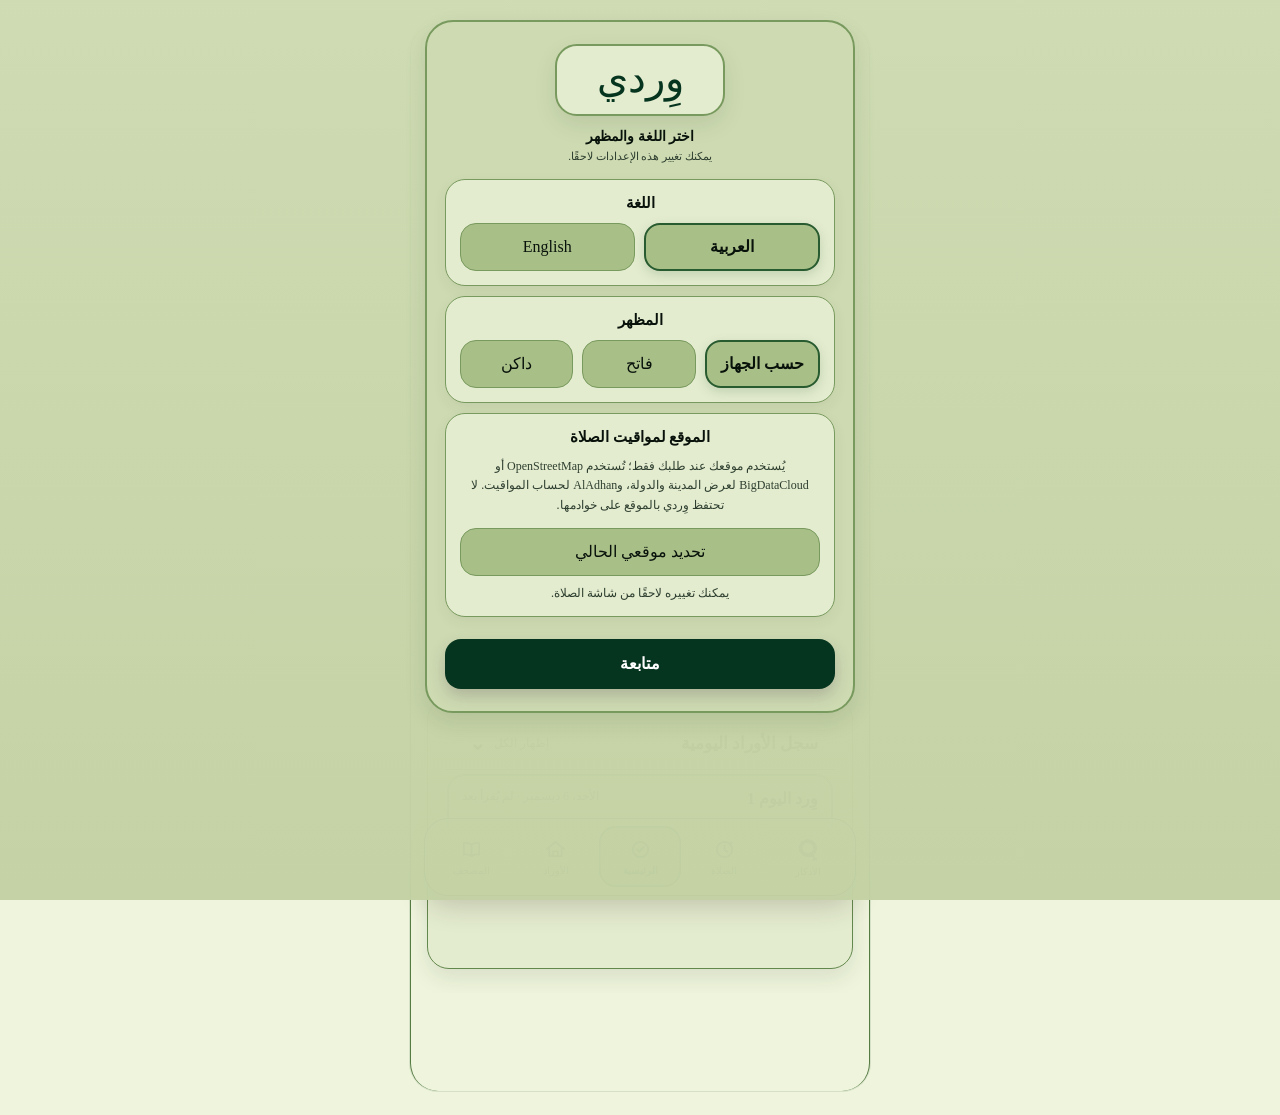
==== commit eb62ecbd: "Publish Werdy web release 75 with reader and Friday reminder updates" ====
--- a/index.html
+++ b/index.html
@@ -1,5 +1,5 @@
 <!doctype html>
-<html lang="ar" dir="rtl" data-build="72">
+<html lang="ar" dir="rtl" data-build="75">
 <head>
   <meta charset="utf-8" />
   <meta name="viewport" content="width=device-width,initial-scale=1,viewport-fit=cover" />
@@ -8,12 +8,12 @@
   <meta name="apple-mobile-web-app-status-bar-style" id="appleStatusBarMeta" content="default" />
   <meta name="apple-mobile-web-app-title" content="Werdy" />
   <title>وِردي | Werdy</title>
-  <meta name="werdy-build" content="72" />
+  <meta name="werdy-build" content="75" />
   <script>if(!localStorage.getItem('werdy_khatmas'))sessionStorage.setItem('werdy_native_restore_needed','1')</script>
-  <link rel="manifest" href="./manifest.json?v=72" />
-  <link rel="apple-touch-icon" href="./assets/icon-192-1xGgNftV.png" />
-  <script type="module" crossorigin src="./assets/index-Byuzri1H.js"></script>
-  <link rel="stylesheet" crossorigin href="./assets/index-BO7FJPfd.css">
+  <link rel="manifest" href="./manifest.json?v=75" />
+  <link rel="apple-touch-icon" href="./assets/icon-192-Cp0C3r31.png" />
+  <script type="module" crossorigin src="./assets/index-BpGEDRDL.js"></script>
+  <link rel="stylesheet" crossorigin href="./assets/index-DXJ18Jr6.css">
 </head>
 <body class="release-v1">
   
@@ -144,13 +144,12 @@
         <svg class="khatma-summary-shape" viewBox="0 0 100 100" preserveAspectRatio="none" aria-hidden="true"><path d="M5 .6 H95 Q99.4 .6 99.4 5 V38 C99.4 42 96.5 44 96.5 50 C96.5 56 99.4 58 99.4 62 V95 Q99.4 99.4 95 99.4 H5 Q.6 99.4 .6 95 V62 C.6 58 3.5 56 3.5 50 C3.5 44 .6 42 .6 38 V5 Q.6 .6 5 .6 Z"/></svg>
         <button class="khatma-day-arrow khatma-day-arrow-previous" id="homePreviousWirdBtn" type="button" aria-label="اليوم السابق"></button>
         <button class="khatma-day-arrow khatma-day-arrow-next" id="homeNextWirdBtn" type="button" aria-label="اليوم التالي"></button>
-        <div class="ring" id="khatmaRing"><strong id="khatmaPercent">0%</strong></div>
-        <p class="khatma-today-text" id="khatmaTodayText"></p>
+        <div class="ring khatma-progress-ring" id="khatmaRing"><div class="ring-copy"><strong class="khatma-percent" id="khatmaPercent">0%</strong><span id="khatmaWeekday" class="khatma-weekday"></span></div></div>
+        <button type="button" class="khatma-today-text" id="khatmaTodayText" aria-haspopup="dialog"></button>
         <div class="khatma-date-row"><p><span id="khatmaStartDateLabel">تاريخ البدء</span><strong id="khatmaStartDate"></strong></p><p><span id="khatmaExpectedDateLabel">الانتهاء المتوقع</span><strong id="khatmaExpectedDate"></strong></p></div>
-        <p class="khatma-schedule-status" id="khatmaScheduleStatus"></p>
+        <div class="khatma-schedule-row"><p class="khatma-schedule-status" id="khatmaScheduleStatus"></p><button class="khatma-position-toggle" id="khatmaPositionToggle" type="button" aria-expanded="false" aria-haspopup="dialog" aria-controls="khatmaInfoModal" aria-label="تفاصيل المرحلة الحالية"><span aria-hidden="true">!</span><span class="visually-hidden" id="khatmaPositionToggleLabel">المرحلة الحالية</span></button></div>
         <p class="khatma-rest-note hidden" id="khatmaRestNote"></p>
         <p class="muted khatma-completion-date hidden" id="khatmaCompletionDate"></p>
-        <button class="khatma-position-toggle" id="khatmaPositionToggle" type="button" aria-expanded="false" aria-controls="khatmaStageLine"><span id="khatmaPositionToggleLabel">المرحلة الحالية</span><b aria-hidden="true">⌄</b></button>
         <p class="muted khatma-stage-line hidden" id="khatmaStageLine"></p>
       </article></div>
       <div class="khatma-action-strip">
@@ -197,6 +196,15 @@
         <label class="kahf-time-label" for="kahfNotificationTime" id="kahfTimeLabel">وقت التنبيه</label>
         <div class="time-field-shell"><span class="time-field-value" id="kahfNotificationTimeDisplay" aria-hidden="true">10:00 AM</span><input type="time" id="kahfNotificationTime" value="10:00" /></div>
         <small class="time-preview" id="kahfTimePreview"></small>
+      </div>
+
+      <div class="settings-group salawat-setting">
+        <div class="notification-setting">
+          <div><label id="salawatReminderLabel">تذكير بالصلاة على النبي محمد صلى الله عليه وسلم ليلة الجمعة</label><small class="muted" id="salawatReminderStatus">متوقفة</small></div>
+          <button class="small-btn" id="salawatToggle" type="button" aria-pressed="false">تفعيل</button>
+        </div>
+        <p class="salawat-reminder-time" id="salawatReminderTime">كل يوم خميس · الساعة ٤ عصرًا · حسب توقيت الموبايل</p>
+        <button class="text-btn salawat-preview" id="salawatPreview" type="button" aria-haspopup="dialog">عرض صيغة الصلاة على النبي ومشاركتها</button>
       </div>
 
       <div class="settings-group"><label>نظام عرض الوقت</label><select id="timeFormatSelect"><option value="12">12 ساعة — AM / PM</option><option value="24">24 ساعة</option></select><small class="muted setting-hint">يُطبّق على كل الأوقات المعروضة في البرنامج.</small></div>
@@ -263,9 +271,20 @@
     </nav>
   </main>
 
+  <div class="modal-backdrop hidden" id="khatmaInfoModal"><section class="mini-modal khatma-info-modal" role="dialog" aria-modal="true" aria-labelledby="khatmaInfoTitle" tabindex="-1"><button type="button" class="info-close" id="khatmaInfoClose" aria-label="إغلاق">×</button><h2 id="khatmaInfoTitle"></h2><p id="khatmaInfoBody"></p></section></div>
+  <div class="modal-backdrop hidden" id="salawatModal">
+    <section class="mini-modal salawat-modal" role="dialog" aria-modal="true" aria-labelledby="salawatTitle">
+      <button type="button" class="info-close" id="salawatClose" aria-label="إغلاق">×</button>
+      <h2 id="salawatTitle">الصلاة على النبي محمد صلى الله عليه وسلم</h2>
+      <textarea id="salawatText" class="salawat-prayer-text" dir="rtl" lang="ar" readonly aria-label="صيغة الصلاة على النبي"></textarea>
+      <div class="salawat-actions"><button type="button" class="primary-btn" id="salawatShare">مشاركة</button><button type="button" class="text-btn" id="salawatCopy">نسخ النص</button></div>
+      <p class="muted salawat-facebook-hint" id="salawatFacebookHint"></p>
+      <p class="salawat-share-status" id="salawatShareStatus" role="status" aria-live="polite"></p>
+    </section>
+  </div>
   <script src="assets/quran/quran-data.js"></script>
-  <script src="assets/adhkar-data.js?v=72"></script>
-  <script src="app-v20.js?v=72"></script>
-  <script src="release-fixes.js?v=72"></script>
+  <script src="assets/adhkar-data.js?v=75"></script>
+  <script src="app-v20.js?v=75"></script>
+  <script src="release-fixes.js?v=75"></script>
 </body>
 </html>
--- a/assets/index-DXJ18Jr6.css
+++ b/assets/index-DXJ18Jr6.css
@@ -0,0 +1 @@
+:root{color-scheme:light;--safe-top:env(safe-area-inset-top,0px);--safe-bottom:env(safe-area-inset-bottom,0px);--topbar-base:58px;--bottom-nav-base:62px;--status-bg:#cedbb2;--quran-size:26px;--bg:#cedbb2;--surface:#e4eccf;--surface-2:#a9bf88;--text:#08120b;--muted:#2d3e2f;--primary:#285b2f;--primary-strong:#06351f;--accent:#285b2f;--mint:#38633f;--border:#789a5e;--shadow:0 9px 22px rgba(23,36,25,.1)}@font-face{font-family:"Werdy QCF Page 2";src:url(./p2-Bf7doJzD.woff2) format("woff2");font-display:block}@font-face{font-family:"Werdy QCF Page 7";src:url(./p7-BSIY8rIM.woff2) format("woff2");font-display:block}*{box-sizing:border-box}body{margin:0;font-family:Times New Roman,Noto Naskh Arabic,serif;background:#c3d1a3;color:var(--text)}body.dark{color-scheme:dark}button,input,select{font:inherit}button{cursor:pointer}.app-shell{width:min(100%,460px);min-height:100vh;margin:auto;background:var(--bg);border-left:1px solid var(--border);border-right:1px solid var(--border);position:relative;padding-bottom:calc(82px + var(--safe-bottom))}.topbar{height:calc(var(--topbar-base) + var(--safe-top));width:calc(100% - 20px);margin-inline:auto;display:flex;align-items:center;justify-content:space-between;padding:var(--safe-top) 16px 0;position:sticky;top:0;z-index:20;-webkit-backdrop-filter:blur(18px);backdrop-filter:blur(18px);background:linear-gradient(135deg,#cedbb2fa,#e4eccffa);border:1px solid var(--border);border-radius:22px;box-shadow:0 7px 20px #1724191a}.topbar:before{content:"";position:absolute;z-index:0;top:0;left:0;right:0;height:var(--safe-top);background:var(--status-bg)}.topbar>*{position:relative;z-index:1}.brand{font-size:26px;font-family:Times New Roman,serif;color:var(--primary-strong);min-width:102px;padding:6px 16px 7px;text-align:center;line-height:1;background:color-mix(in srgb,var(--surface) 78%,transparent);border:1px solid color-mix(in srgb,var(--border) 72%,transparent);border-radius:999px;box-shadow:0 4px 12px #38233f14}.icon-btn,.back-btn{border:1px solid var(--border);background:var(--surface);font-size:22px;color:var(--text);width:42px;height:42px;border-radius:50%;display:grid;place-items:center}.screen{display:none;padding:12px 16px 24px}.screen.active{display:block}.hero-card,.simple-card,.settings-group,.mushaf-card,.reading-progress{background:var(--surface);border:1px solid var(--border);border-radius:22px;box-shadow:var(--shadow)}.hero-card{padding:22px}.eyebrow{font-size:24px;font-weight:800;text-align:center}.date{font-size:13px;color:var(--muted);text-align:center;margin:8px 0 18px}.wird-box{background:#f7eef6;border:1px solid var(--border);border-radius:18px;padding:20px;text-align:center}.surah-label{font-size:14px;margin-bottom:12px}.range{display:flex;justify-content:center;gap:20px;font-size:18px}.range strong{font-size:30px}.ayah-preview{font-size:19px;line-height:1.8;margin:18px 0 6px}.primary-btn{width:100%;border:0;border-radius:16px;padding:15px 18px;margin-top:16px;background:var(--primary-strong);color:#fff;font-weight:800;box-shadow:0 7px 16px #38233f38}.stats-grid{display:grid;grid-template-columns:repeat(3,1fr);gap:10px;margin:14px 0}.stat{background:var(--surface);border:1px solid var(--border);border-radius:18px;padding:14px 10px;text-align:center}.stat span,.stat small{display:block;color:var(--muted);font-size:12px}.stat strong{display:block;font-size:28px;margin:5px 0}.simple-card{padding:16px 18px;display:flex;align-items:center;justify-content:space-between;margin-top:12px}.simple-card div{display:flex;flex-direction:column;gap:6px}.muted{color:var(--muted)}.bottom-nav{position:fixed;left:50%;transform:translate(-50%);bottom:calc(var(--safe-bottom) + 8px);width:min(calc(100% - 28px),432px);height:var(--bottom-nav-base);padding:6px;display:flex;gap:3px;background:color-mix(in srgb,var(--surface) 72%,transparent);border:1px solid color-mix(in srgb,var(--border) 75%,transparent);border-radius:22px;backdrop-filter:blur(20px) saturate(145%);-webkit-backdrop-filter:blur(20px) saturate(145%);box-shadow:0 10px 28px #2c1d1933,inset 0 1px #ffffff59;z-index:30}.nav-item{flex:1;border:0;background:transparent;color:var(--muted);display:flex;align-items:center;justify-content:center;border-radius:16px;min-width:44px}.nav-item svg{width:24px;height:24px;fill:none;stroke:currentColor;stroke-width:1.8;stroke-linecap:round;stroke-linejoin:round}.nav-item span{position:absolute;width:1px;height:1px;padding:0;margin:-1px;overflow:hidden;clip:rect(0,0,0,0);white-space:nowrap;border:0}.nav-item.active{color:var(--primary-strong);font-weight:700;background:color-mix(in srgb,var(--surface-2) 86%,transparent);box-shadow:inset 0 0 0 1.5px var(--primary),0 4px 10px #3b2b271a}.nav-item.disabled{opacity:.35}.section-title-row{display:grid;grid-template-columns:40px 1fr 40px;align-items:center;margin-bottom:16px;padding:10px 12px;background:var(--surface);border:2px solid var(--border);border-radius:20px;box-shadow:var(--shadow)}.section-title-row h1{text-align:center;font-size:22px}.reading-meta{background:var(--surface-2);border-radius:14px;padding:10px 14px;text-align:center;font-size:13px;margin-bottom:14px}.mushaf-card{padding:26px 22px;min-height:460px;background:var(--surface)}.bismillah{text-align:center;font-family:Georgia,serif;font-size:20px;margin-bottom:20px}.mushaf-card p{font-size:var(--quran-size);line-height:2.05;text-align:justify;font-family:Times New Roman,Traditional Arabic,serif}.quran-passage{font-size:var(--quran-size);line-height:2.05;text-align:start;font-family:Times New Roman,Traditional Arabic,serif}.quran-passage .ayah{display:inline}.passage-surah-title{margin:26px 0 16px;padding:10px 14px;border:1px solid var(--border);border-radius:16px;background:var(--surface-2);color:var(--text);font-size:21px;text-align:center}.passage-surah-title:first-child{margin-top:0}.passage-bismillah{margin:12px 0 20px;text-align:center;font-size:calc(var(--quran-size) * .82);font-weight:700}.qcf-page{--qcf-size:39px;direction:rtl;display:flex;flex-direction:column;gap:0;width:100%;padding:8px 7px 18px;overflow:hidden}.qcf-line{width:100%;min-height:1.68em;display:flex;align-items:center;justify-content:center;white-space:nowrap;font-family:var(--qcf-font),serif;font-size:var(--qcf-size);font-weight:400;line-height:1.68;text-align:center}.qcf-line-inner{display:inline-block;white-space:nowrap}.qcf-line.surah-header{min-height:2.6em;margin:4px 0 8px;border:1px solid var(--border);border-radius:18px;background:var(--surface-2);font-family:Times New Roman,Traditional Arabic,serif;font-size:25px;font-weight:800}.qcf-line.basmala{font-family:Times New Roman,Traditional Arabic,serif;font-size:calc(var(--qcf-size) * .78);font-weight:700}.ayah-num{display:inline-flex;align-items:center;justify-content:center;min-width:32px;height:32px;border:1px solid var(--primary);border-radius:50%;font-size:14px}.reading-progress{padding:16px;margin-top:14px}.progress-top{display:flex;justify-content:space-between;margin-bottom:10px}.progress-track{height:8px;background:var(--surface-2);border-radius:999px;overflow:hidden}.progress-bar{height:100%;width:0;background:var(--primary-strong);transition:.25s}.settings-group{padding:18px;margin-bottom:14px}.settings-group label{display:block;font-weight:800;margin-bottom:12px}input[type=time],input[type=number],input[type=text],select{width:100%;padding:14px;border:1px solid var(--border);background:var(--surface);border-radius:14px;color:var(--text)}input[type=time]{direction:ltr;text-align:center}.days-grid{display:grid;grid-template-columns:repeat(4,1fr);gap:8px}.day-chip{border:1px solid var(--border);background:var(--surface);border-radius:14px;padding:10px 5px;font-size:12px}.day-chip.active{background:var(--primary-strong);color:#fff;border-color:var(--primary-strong);box-shadow:0 4px 12px color-mix(in srgb,var(--primary-strong) 28%,transparent);font-weight:900}.day-chip:not(.active){color:var(--muted);border-style:dashed;opacity:.62}.segmented{display:flex;background:var(--surface-2);border:1px solid var(--border);border-radius:14px;padding:4px}.seg{flex:1;border:0;background:transparent;color:var(--text);padding:10px;border-radius:11px}.seg.active{background:var(--surface);color:var(--text);box-shadow:0 2px 10px #0000000d}body.dark{--bg:#050706;--surface:#151918;--surface-2:#28312d;--text:#e8ece9;--muted:#a2ada7;--primary:#7fa3ad;--primary-strong:#7fa3ad;--accent:#8bb4a2;--mint:#8bb4a2;--border:#52605b;--shadow:0 10px 24px rgba(0,0,0,.42);--status-bg:#050706;background:#020303}body.dark .topbar{background:linear-gradient(135deg,#151918fc,#050706fc);box-shadow:0 8px 22px #0000006b}body.dark .topbar:before{background:var(--status-bg)}body.dark .brand{color:#e8ece9;background:#ffffff0b;border-color:var(--border)}body.dark h1,body.dark h2,body.dark h3,body.dark strong,body.dark label,body.dark .prayer-row span,body.dark .prayer-row strong{color:var(--text)}body.dark .bottom-nav{background:color-mix(in srgb,var(--surface) 76%,transparent);box-shadow:0 12px 30px #0000006b,inset 0 1px #ffffff14}body.dark .wird-box,body.dark input,body.dark select,body.dark .day-chip,body.dark .mushaf-card{background:#151918;color:var(--text)}body.dark .seg{color:#e8ece9}body.dark .seg.active{background:#28312d;color:#fff}.onboarding-overlay{position:fixed;inset:0;z-index:100;display:flex;align-items:center;justify-content:center;padding:24px;background:linear-gradient(180deg,#cedbb2fa,#c3d1a3fa)}.onboarding-overlay.hidden{display:none}.onboarding-card{width:min(100%,430px);background:var(--surface);border:1px solid var(--border);border-radius:28px;padding:28px 22px;box-shadow:var(--shadow)}.brand.large{font-size:42px;text-align:center;margin:0 auto 20px;width:max-content;min-width:0;padding:0;background:transparent;border:0;box-shadow:none}.onboarding-card h1{text-align:center;font-size:24px;margin:0 0 8px}.onboarding-card>p{text-align:center;margin-bottom:24px}.onboarding-section{margin:18px 0}.onboarding-section label{display:block;font-weight:800;margin-bottom:10px}.choice-row{display:flex;gap:8px}.choice-btn{flex:1;border:1px solid var(--border);background:var(--surface);color:var(--text);padding:12px 8px;border-radius:14px}.choice-btn.active{background:var(--surface-2);color:var(--text);border-color:var(--primary);font-weight:800}body.dark .onboarding-overlay{background:#050706fc}body.dark .choice-btn{background:#151918}body.dark .choice-btn.active{background:#28312d;color:#fff}html[dir=ltr] .app-shell{direction:ltr}.hidden{display:none!important}button:disabled{opacity:.55;cursor:not-allowed;box-shadow:none}.action-card .small-btn{flex:none}.small-btn{border:1px solid var(--primary);background:transparent;color:var(--primary-strong);padding:9px 15px;border-radius:12px;font-weight:800}.source-note{text-align:center;color:var(--muted);font-size:12px;line-height:1.7;padding:0 18px}.khatma-summary{text-align:center;cursor:pointer}.khatma-summary:focus-visible{outline:3px solid var(--primary);outline-offset:3px}.khatma-start-hint{display:block;width:max-content;margin:14px auto 0;padding:7px 18px;border-radius:999px;background:var(--surface-2);color:var(--primary-strong);font-weight:800;font-size:14px}.khatma-summary:hover .khatma-start-hint{background:var(--primary-strong);color:#fff}.khatma-compact .khatma-start-hint{display:none}.khatma-summary h2{margin-bottom:6px}.ring{--progress:0deg;width:132px;height:132px;margin:0 auto 18px;border-radius:50%;display:grid;place-items:center;background:conic-gradient(var(--accent) 0 var(--progress),var(--border) var(--progress) 360deg);position:relative;border:3px solid var(--border);box-shadow:0 0 0 5px var(--surface-2),var(--shadow)}.ring:after{content:"";position:absolute;width:104px;height:104px;border-radius:50%;background:var(--surface)}.ring strong{position:relative;z-index:1;font-size:26px}.center{text-align:center}.empty-icon{text-align:center;font-size:54px}.hero-card h2{text-align:center}.field-label{display:block;font-weight:800;margin:18px 0 8px}.brand-en{letter-spacing:.5px}.brand.large{display:flex;justify-content:center}.two-fields{display:grid;grid-template-columns:1fr 1fr;gap:12px}.two-fields label{font-size:13px;margin:12px 0 7px}.validation-message{display:block;color:#a33d3d;min-height:18px;margin-top:8px}.mushaf-surah-title{text-align:center;font-weight:800;font-size:21px;color:var(--primary-strong);margin-bottom:14px}.free-mushaf{margin-top:14px}.timeline-card{background:var(--surface);border:1px solid var(--border);border-radius:22px;padding:18px;margin-top:14px;box-shadow:var(--shadow)}.timeline-head{display:flex;justify-content:space-between;align-items:center;margin-bottom:16px}.wird-timeline{display:flex;flex-direction:column;gap:14px;padding:5px 2px 12px}.timeline-quarter{flex:0 0 42px;width:42px;height:42px;border-radius:50%;display:grid;place-items:center;font-weight:800;border:2px solid var(--border)}.timeline-quarter.read{background:var(--primary-strong);border-color:var(--primary-strong);color:#fff}.timeline-quarter.pending{background:var(--surface);color:var(--muted)}.timeline-legend{display:flex;gap:18px;color:var(--muted);font-size:12px}.timeline-legend span{display:flex;align-items:center;gap:6px}.timeline-legend i{width:10px;height:10px;border-radius:50%;display:inline-block}.done-dot{background:var(--primary-strong)}.pending-dot{border:1px solid var(--border);background:var(--surface)}.groups-list{display:flex;flex-direction:column;gap:12px;margin-top:14px}.group-item{display:flex;align-items:center;justify-content:space-between;background:var(--surface);border:1px solid var(--border);border-radius:18px;padding:14px;box-shadow:var(--shadow)}.group-main,.group-actions{display:flex;align-items:center;gap:10px}.group-main div{display:flex;flex-direction:column;gap:4px}.group-main small{color:var(--muted)}.icon-delete{width:36px;height:36px;border:1px solid #c98c8c;background:transparent;color:#a33d3d;border-radius:11px;font-size:22px}body.dark .ring:after{background:var(--surface)}.section-heading{display:flex;align-items:center;justify-content:space-between;margin:2px 2px 16px}.section-heading h1{margin:0 0 4px}.section-heading p{margin:0}.count-badge{min-width:34px;height:34px;border-radius:50%;display:grid;place-items:center;background:var(--surface-2);color:var(--primary-strong);font-weight:800}.awrad-cards{display:flex;flex-direction:column;gap:14px}.wird-card{width:100%;text-align:right;border:1px solid var(--border);border-radius:20px;background:var(--surface);color:var(--text);padding:18px;box-shadow:var(--shadow)}.wird-card strong{display:block;font-size:22px;margin:12px 0 6px}.wird-card p{margin:0 0 14px;color:var(--muted)}.khatma-tag{display:inline-block;padding:5px 10px;border-radius:999px;background:var(--surface-2);color:var(--primary);font-size:12px;font-weight:800}.mini-progress,.long-track{height:10px;border:1px solid var(--border);background:transparent;border-radius:999px;overflow:hidden}.mini-progress i,.long-track i{display:block;height:100%;background:var(--primary);border-radius:inherit;transition:width .25s}.wird-card small{display:block;margin-top:8px;color:var(--muted)}.reminder-card{width:100%;color:var(--text);text-align:right}.detail-hero{text-align:center}.detail-hero h2{font-size:22px;line-height:1.7}.detail-chart{--daily-progress:0deg;width:160px;height:160px;margin:18px auto;border-radius:50%;display:grid;place-items:center;background:conic-gradient(var(--accent) 0 var(--daily-progress),var(--border) var(--daily-progress) 360deg);position:relative;border:3px solid var(--border);box-shadow:0 0 0 5px var(--surface-2),var(--shadow)}.detail-chart:after{content:"";position:absolute;width:122px;height:122px;border-radius:50%;background:var(--bg);border:1px solid var(--border)}.chart-center{position:relative;z-index:1;text-align:center;display:flex;flex-direction:column}.chart-center strong{font-size:30px}.chart-center small{color:var(--muted)}.modal-backdrop{position:fixed;inset:0;z-index:200;background:#180f1b94;display:grid;place-items:center;padding:20px}.mini-modal{width:min(100%,390px);background:var(--surface);border:1px solid var(--border);border-radius:22px;padding:22px;box-shadow:var(--shadow)}.mini-modal h2{text-align:center}.modal-actions{display:grid;grid-template-columns:1fr 1fr;gap:10px;align-items:end}.modal-actions .primary-btn{margin-top:12px}.modal-actions .text-btn{width:100%;min-height:48px;margin:12px 0 0;border:1px solid var(--border);border-radius:15px;background:var(--surface-2);color:var(--text);font-weight:800;box-shadow:0 4px 12px color-mix(in srgb,var(--text) 8%,transparent)}.mushaf-screen{padding:0 12px calc(92px + var(--safe-bottom));min-height:calc(100vh - var(--topbar-base) - var(--safe-top));transition:padding .25s}.mushaf-screen .mushaf-card{width:100%;padding:22px 16px;border:1px solid var(--border);border-radius:22px}.mushaf-controls{position:sticky;top:calc(var(--topbar-base) + var(--safe-top));z-index:18;display:grid;grid-template-columns:46px 1fr 46px;gap:10px;align-items:center;background:var(--bg);padding:10px 0;transition:.25s}.mushaf-controls select{font-weight:800;text-align:center}.mushaf-search-btn{width:44px;height:44px;border:1px solid var(--border);background:var(--surface);color:var(--text);border-radius:14px;font-size:24px}.mushaf-search-panel{position:sticky;top:calc(127px + var(--safe-top));z-index:17;display:grid;grid-template-columns:1fr 90px auto;gap:8px;background:var(--surface);border:1px solid var(--border);border-radius:16px;padding:10px;box-shadow:var(--shadow)}.mushaf-search-panel .small-btn{white-space:nowrap}.mushaf-mode .screen#mushafScreen{display:block}.mushaf-controls-hidden .topbar,.mushaf-controls-hidden .bottom-nav,.mushaf-controls-hidden .mushaf-controls{opacity:0;pointer-events:none}.mushaf-controls-hidden .topbar{margin-top:calc((var(--topbar-base) + var(--safe-top)) * -1)}.mushaf-controls-hidden .mushaf-screen{padding:0 12px var(--safe-bottom)}.topbar,.bottom-nav,.mushaf-controls{transition:opacity .25s,margin .25s}.timeline-row{border:1px solid var(--border);border-radius:16px;padding:13px;background:var(--surface)}.timeline-row-head{display:flex;justify-content:space-between;margin-bottom:10px}.timeline-row-head span{font-size:12px;color:var(--muted)}.long-track{height:14px}.timeline-row .long-track i{background:linear-gradient(90deg,var(--primary-strong),var(--primary))}.inline-add{display:grid;grid-template-columns:1fr auto;gap:8px}.settings-khatmas{display:flex;flex-direction:column;gap:8px;margin-top:12px}.settings-khatma-row{display:flex;align-items:center;justify-content:space-between;background:var(--surface-2);border:1px solid var(--border);border-radius:13px;padding:10px 12px}.settings-khatma-row button{width:30px;height:30px;border:1px solid #c98c8c;background:transparent;color:#a33d3d;border-radius:9px;font-size:20px}body.dark .detail-chart:after{background:var(--bg)}@media(max-width:380px){.mushaf-search-panel{grid-template-columns:1fr 74px}.mushaf-search-panel button{grid-column:1/-1}.two-fields{grid-template-columns:1fr}}.global-quran-search-backdrop{position:fixed;inset:0;z-index:80;display:grid;place-items:center;padding:20px;background:color-mix(in srgb,var(--text) 32%,transparent);backdrop-filter:blur(3px);-webkit-backdrop-filter:blur(3px)}.global-quran-search{width:min(100%,410px);display:grid;grid-template-columns:1fr 84px auto;gap:10px;padding:16px;background:var(--surface);border:2px solid var(--border);border-radius:24px;box-shadow:0 18px 38px #08120b47}.global-quran-search input,.global-quran-search select{border-width:2px;text-align:center!important;text-align-last:center!important}.global-quran-search .small-btn{text-align:center}.global-quran-search-backdrop.hidden{display:none}.wird-card{padding:0;overflow:hidden}.wird-card-main{display:block;width:100%;padding:14px 16px 10px;border:0;background:transparent;color:var(--text);text-align:right}.wird-card-main strong{font-size:25px;margin:8px 0 4px}.wird-card-main p{margin-bottom:10px}.card-actions{display:grid;grid-template-columns:1fr 1fr;border-top:1px solid var(--border)}.card-actions button{padding:10px;border:0;background:var(--surface-2);color:var(--text);font-weight:700}.card-actions button+button{border-right:1px solid var(--border)}.wird-day-nav{display:grid;grid-template-columns:44px 1fr 44px;align-items:center;gap:10px;margin:12px 0}.wird-day-nav strong{text-align:center}.wird-day-nav button{height:42px;border:1px solid var(--border);border-radius:12px;background:var(--surface);color:var(--text)}.secondary-btn{width:100%;margin-top:10px;padding:13px;border:2px solid var(--border);border-radius:15px;background:transparent;color:var(--text);font-weight:800}.options-modal>label{display:block;font-weight:800;margin:14px 0 8px}.options-modal .two-fields label{margin-top:0}.edit-khatma-name{width:auto!important;height:auto!important;flex:1;border:0!important;background:transparent!important;color:var(--text)!important;text-align:right;font-size:16px!important}.edit-khatma-name small{display:block;color:var(--muted);font-size:11px;margin-top:4px}#khatmaSelector{font-weight:800;font-size:19px;text-align:center;text-align-last:center;background:var(--surface);border:2px solid var(--border)}#khatmaScreen{height:calc(100vh - 140px - var(--safe-top) - var(--safe-bottom));overflow-y:auto;scroll-behavior:smooth;overscroll-behavior:contain;display:none;flex-direction:column}#khatmaScreen.active{display:flex}.timeline-card{min-height:0;display:flex;flex-direction:column;flex:none}.wird-timeline{overflow:visible;min-height:180px}.khatma-summary,.khatma-stats,.khatma-position-card{transition:all .35s ease}.khatma-summary{position:sticky;top:0;z-index:12}.khatma-compact .khatma-summary{display:grid;grid-template-columns:74px 1fr;align-items:center;text-align:right;padding:10px 14px}.khatma-compact .khatma-summary .ring{grid-row:1/4;width:58px;height:58px;margin:0}.khatma-compact .khatma-summary .ring:after{width:42px;height:42px}.khatma-compact .khatma-summary .ring strong{font-size:14px}.khatma-compact .khatma-summary h2{margin:0;font-size:17px;text-align:right}.khatma-compact .khatma-summary p{margin:3px 0;font-size:11px}.khatma-compact .khatma-stats,.khatma-compact .khatma-position-card{max-height:0;opacity:0;overflow:hidden;margin:0;padding:0}.khatma-compact .timeline-card{margin-top:8px}input,select,.simple-card,.stat,.timeline-row,.hero-card{outline:1px solid var(--border)}@media(max-width:380px){.global-quran-search{grid-template-columns:1fr 72px}.global-quran-search button{grid-column:1/-1}}.detail-stats{grid-template-columns:repeat(2,1fr)}.schedule-stat strong{font-size:18px;line-height:1.3}.schedule-stat small{margin-top:7px}.page-title-card{width:100%;margin:0 0 16px;padding:15px 18px;background:var(--surface);border:2px solid var(--border);border-radius:20px;text-align:center;box-shadow:var(--shadow)}.page-title-card h1{font-size:22px;margin:0}.page-title-card p{margin:5px 0 0;font-size:12px}.selector-title-card{padding:8px 12px}.selector-title-card #khatmaSelector{width:100%;height:48px;border:0;outline:0;background:transparent;text-align:center;text-align-last:center;box-shadow:none}.prayer-title-card{width:100%;margin:0 0 16px;padding:15px 18px;border:2px solid var(--border);border-radius:20px}.location-onboarding-btn{width:100%}.onboarding-location-status,.time-preview{display:block;text-align:center;margin-top:8px;color:var(--muted);font-size:12px}.prayer-settings{padding:18px!important}.prayer-field{display:flex;flex-direction:column;align-items:stretch;gap:7px;min-width:0;text-align:center}.prayer-field label{display:block;font-weight:800;font-size:14px;margin:0;text-align:center}.prayer-field input,.prayer-field select{width:100%;min-width:0;height:48px;border:2px solid var(--border);padding:10px 12px;text-align:center;text-align-last:center}.prayer-field input[readonly]{cursor:default;background:var(--surface-2)}.prayer-location-grid{display:grid;grid-template-columns:minmax(0,2fr) minmax(0,1fr);gap:12px;margin-top:14px}.location-btn{display:block;width:100%;height:46px;margin-top:16px;background:var(--primary-strong);border-color:var(--primary-strong);color:#fff}.location-status{display:block;text-align:center;margin-top:12px}.prayer-settings .source-note{display:block;margin:8px 0 0;padding:0 6px}.prayer-times{display:flex;flex-direction:column;gap:10px;margin-top:14px}.prayer-row{display:grid;grid-template-columns:1fr 48px 1fr;align-items:center;padding:13px 17px;background:var(--surface);border:2px solid var(--border);border-radius:17px;box-shadow:var(--shadow)}.prayer-row span{font-weight:800;font-size:18px;text-align:right;color:var(--primary-strong)}.prayer-row strong{font-size:20px;color:var(--primary-strong);text-align:left;direction:ltr}.prayer-alert{position:relative;width:40px;height:40px;border-radius:50%;border:2px solid var(--border);background:transparent;color:var(--text);display:grid;place-items:center;padding:0}.prayer-alert svg,.card-actions svg{width:20px;height:20px;fill:none;stroke:currentColor;stroke-width:2;stroke-linecap:round;stroke-linejoin:round}.prayer-alert.off{opacity:.55}.prayer-alert.sound{border-color:var(--primary-strong);box-shadow:0 0 0 3px color-mix(in srgb,var(--primary-strong) 14%,transparent)}.prayer-alert.silent{border-color:var(--primary)}.silent-mark{position:absolute;font-style:normal;font-weight:900;transform:rotate(-35deg);font-size:25px}.setting-hint{display:block;margin-top:8px;text-align:center}@media(max-width:380px){.prayer-location-grid{grid-template-columns:repeat(2,minmax(0,1fr));gap:8px}}.member-row{display:grid;grid-template-columns:46px 1fr auto;align-items:center;gap:12px;background:var(--surface-2);padding:12px;border-radius:16px;margin-top:18px}.member-row div{display:flex;flex-direction:column;gap:4px}.member-row small{color:var(--muted)}.avatar{width:42px;height:42px;border-radius:50%;background:var(--primary);color:#fff;display:grid;place-items:center;font-weight:800}.text-btn{display:block;margin:14px auto 0;border:0;background:transparent;padding:8px}.danger{color:#a74c47}.range-caption{display:flex;justify-content:space-between;align-items:center;color:var(--muted);font-size:12px;margin-top:9px}.range-caption span,.range-caption strong,#notificationStatus,#kahfNotificationStatus{display:inline-flex;align-items:center;justify-content:center;min-height:28px;padding:4px 12px;border:1px solid var(--border);border-radius:999px;background:var(--surface-2)}.range-caption strong{color:var(--text);min-width:48px}#notificationStatus,#kahfNotificationStatus{margin-top:5px;width:max-content}input[type=range]{width:100%;accent-color:var(--primary-strong)}.notification-setting{display:flex;align-items:center;justify-content:space-between;gap:14px}.notification-setting label{margin-bottom:5px}.notification-setting .small-btn.active{background:var(--primary-strong);border-color:var(--primary-strong);color:#fff}.kahf-notification-setting>.notification-setting{padding:0}.kahf-notification-setting .kahf-time-label{display:block;margin:18px 0 8px;text-align:center}.kahf-notification-setting input[type=time]{width:100%;text-align:center;border-radius:16px}.kahf-notification-setting .time-preview{display:block;margin-top:9px;text-align:center;color:var(--muted)}#timeFormatSelect,#languageSelect,#quranLanguageSelect{text-align:center;text-align-last:center;padding-inline:42px}@media(min-width:700px){body{padding:24px 0}.app-shell{min-height:calc(100vh - 48px);border-radius:28px;overflow:hidden}}html[dir=ltr] .ayah-preview{direction:rtl}html[dir=ltr] .screen,html[dir=ltr] .wird-card,html[dir=ltr] .wird-card-main,html[dir=ltr] .edit-khatma-name,html[dir=ltr] .settings-group,html[dir=ltr] .timeline-row,html[dir=ltr] .simple-card,html[dir=ltr] .settings-group label,html[dir=ltr] .prayer-field label,html[dir=ltr] .prayer-row span{text-align:left}html[dir=ltr] .prayer-row strong{text-align:right}html[dir=ltr] .quran-content{direction:ltr;text-align:left}html[dir=ltr] .card-actions button+button{border-right:0;border-left:1px solid var(--border)}html[dir=ltr] .back-btn{transform:scaleX(-1)}.card-actions button{display:flex;align-items:center;justify-content:center;gap:8px}.timeline-row{color:var(--text);text-align:inherit}.timeline-row:disabled{opacity:1;cursor:default}.timeline-row.can-undo{cursor:pointer;box-shadow:inset 0 0 0 2px color-mix(in srgb,var(--primary) 35%,transparent)}.prayer-field input{border-radius:16px}.prayer-field input[readonly]{color:var(--text);opacity:1}.theme-toggle-btn svg{width:22px;height:22px;fill:none;stroke:currentColor;stroke-width:2;stroke-linecap:round;stroke-linejoin:round}.theme-toggle-btn:hover{background:var(--surface-2)}.donation-card{margin-top:18px;padding:20px 18px;background:var(--surface);border:1px solid var(--border);border-radius:22px;box-shadow:var(--shadow);text-align:start}.donation-greeting{margin:0 0 10px;font-weight:800}.donation-copy{margin:0;color:var(--muted);font-size:13px;line-height:1.8}.donation-options{display:grid;grid-template-columns:repeat(4,minmax(0,1fr));gap:8px;margin-top:18px}.donation-options button{min-width:0;min-height:38px;padding:7px 5px;border:1px solid var(--border);border-radius:999px;background:var(--surface-2);color:var(--text);font-size:12px;font-weight:800;cursor:default}.donation-options button:last-child{font-size:11px}@media(max-width:360px){.donation-options{grid-template-columns:repeat(2,1fr)}}.source-links{display:flex;gap:10px;margin-top:14px}.source-links a{flex:1;padding:9px 12px;border:1px solid var(--border);border-radius:999px;background:var(--surface-2);color:var(--primary-strong);text-align:center;font-weight:800;text-decoration:none}.release-v2-feature{display:none!important}.legal-links{display:grid;grid-template-columns:repeat(2,minmax(0,1fr));gap:10px;margin-top:18px}.legal-links a{padding:12px;border:1px solid var(--border);border-radius:16px;background:var(--surface);color:var(--primary-strong);text-align:center;font-weight:800;text-decoration:none;box-shadow:var(--shadow)}.location-disclosure{margin:0 0 12px;color:var(--muted);font-size:12px;line-height:1.65;text-align:center}.app-dialog-card{text-align:center;border:2px solid var(--border);background:var(--surface);padding:24px 22px}.app-dialog-icon{width:48px;height:48px;margin:0 auto 12px;border:2px solid var(--primary);border-radius:50%;display:grid;place-items:center;background:var(--surface-2);color:var(--primary-strong);font-size:22px;font-weight:900}.app-dialog-card h2{margin:0 0 9px;font-size:21px}.app-dialog-card p{margin:0;color:var(--muted);font-size:15px;line-height:1.7}.app-dialog-actions{margin-top:18px}.app-dialog-actions .text-btn,.app-dialog-actions .primary-btn{width:100%;min-height:44px;margin:0;border-radius:14px;font-weight:800}.app-dialog-actions .text-btn{border:1px solid var(--border);background:var(--surface-2);color:var(--text)}.app-dialog-actions .dialog-danger{background:#9b5047;color:#fff}.app-dialog-actions:has(.text-btn.hidden){grid-template-columns:1fr}.app-dialog-actions:has(.text-btn.hidden) .primary-btn{grid-column:1/-1}#saveSettingsBtn{transition:background-color .2s,color .2s,border-color .2s,opacity .2s}#saveSettingsBtn.saved,#saveSettingsBtn.saved:disabled{background:var(--surface-2);border:1px solid var(--border);color:var(--muted);opacity:1;cursor:default;box-shadow:none}.onboarding-overlay{overflow-y:auto;align-items:flex-start;padding:calc(var(--safe-top) + 20px) 18px calc(var(--safe-bottom) + 24px)}.onboarding-card{margin:0 auto;width:min(100%,430px);padding:22px 18px;border:2px solid var(--border);background:var(--bg)}.brand.large{min-width:170px;margin:0 auto 12px;padding:13px 28px 15px;background:var(--surface);border:2px solid var(--border);border-radius:22px;box-shadow:var(--shadow);font-size:40px}.onboarding-card h1{font-size:14px;margin:0 0 3px;color:var(--text)}.onboarding-card>p{font-size:11px;line-height:1.5;margin:0 0 14px;color:var(--muted)}.onboarding-section{margin:10px 0;padding:14px;background:var(--surface);border:1px solid var(--border);border-radius:20px;box-shadow:0 5px 14px #3b2b2712}.onboarding-section label{text-align:center;margin:0 0 11px;font-size:15px}.choice-row{gap:9px}.choice-btn{min-height:48px;border:1.5px solid var(--border);border-radius:16px;background:var(--surface-2);text-align:center}.choice-btn.active{border-width:2px;box-shadow:0 4px 12px color-mix(in srgb,var(--primary) 18%,transparent)}.onboarding-location-status{line-height:1.5;margin-top:8px}.onboarding-card>.primary-btn{margin-top:12px;min-height:50px}html[dir=ltr] .onboarding-section label,html[dir=ltr] .onboarding-card h1,html[dir=ltr] .onboarding-card>p{text-align:center}:root{--bottom-nav-base:78px}.app-shell{padding-bottom:calc(98px + var(--safe-bottom))}.bottom-nav{bottom:calc(var(--safe-bottom) + 4px);height:var(--bottom-nav-base);padding:7px 6px 8px;border-radius:24px}.nav-item{flex-direction:column;gap:4px;padding:5px 2px;border-radius:17px;line-height:1}.nav-item svg{width:23px;height:23px;flex:none}.nav-item span{position:static;width:auto;height:auto;padding:0;margin:0;overflow:visible;clip:auto;white-space:nowrap;border:0;font-size:10px;line-height:1.1}#freeQuranText{touch-action:pan-y;transform-origin:center top}.kahf-notification-setting .kahf-time-label,html[dir=ltr] .kahf-notification-setting .kahf-time-label{width:100%;text-align:center}.quran-lazy-surah{display:block;content-visibility:auto;contain-intrinsic-size:auto 720px;transform-origin:center top}.quran-lazy-surah:not([data-rendered="1"]){background:linear-gradient(180deg,transparent,color-mix(in srgb,var(--surface-2) 22%,transparent),transparent);border-radius:20px}.quran-lazy-surah.pinch-preview{will-change:transform;position:relative;z-index:2}.quran-passage .passage-surah-title{background:var(--primary-strong);border-color:var(--primary-strong);color:#fff;box-shadow:0 7px 18px color-mix(in srgb,var(--primary-strong) 24%,transparent)}body.dark .quran-passage .passage-surah-title{background:var(--primary);border-color:var(--primary);color:#fff}.options-modal>label,.options-modal .time-preview{display:block;width:100%;margin-inline:auto;text-align:center}.options-modal>input,.options-modal .two-fields{width:100%;margin-inline:auto}.options-modal input[type=time]{display:block;width:100%;margin-inline:auto;text-align:center;text-align-last:center}.kahf-notification-setting,.kahf-notification-setting>label,.kahf-notification-setting>input,.kahf-notification-setting>.time-preview{width:100%;margin-inline:auto;text-align:center}.calculation-locked .days-grid,.calculation-locked .two-fields{opacity:.58}.calculation-locked .day-chip:disabled,.calculation-locked input[readonly]{cursor:not-allowed}.selector-title-card{position:relative;overflow:visible}.selector-title-card:after{content:"⌄";position:absolute;inset-inline-end:22px;top:50%;transform:translateY(-58%);color:var(--muted);font-size:24px;line-height:1;pointer-events:none}.selector-title-card:has(#khatmaSelector.single-khatma):after{display:none}.selector-title-card #khatmaSelector{appearance:none;-webkit-appearance:none;height:60px;min-height:60px;padding-block:9px;padding-inline:38px;line-height:1.5;font-size:20px;overflow:visible}.selector-title-card #khatmaSelector.single-khatma{opacity:1;color:var(--text);cursor:default;padding-inline:0}.werd-reminder-actions:has(.card-reminder-toggle.off){opacity:.46}.werd-reminder-actions:has(.card-reminder-toggle.off) button{color:var(--muted)}#khatmaSummaryName{display:block;width:100%;max-width:100%;padding:3px 8px;line-height:1.55;white-space:normal;overflow:visible;text-align:center}body.reading-mode .app-shell,#readingScreen{padding-bottom:calc(98px + var(--safe-bottom))}#readingScreen .mushaf-card{min-height:0;height:auto;margin-bottom:12px}#readingScreen #quranText{margin-bottom:0;padding-bottom:0}#readingScreen .reading-progress{margin-top:12px}#readingScreen #finishQuarterBtn{margin-bottom:0}.options-modal>label,.options-modal .two-fields label,.kahf-notification-setting .kahf-time-label,.prayer-field label{width:100%;text-align:center!important;margin-inline:auto}.options-modal>input,.kahf-notification-setting>input[type=time]{display:block;width:100%!important;margin-inline:auto!important}input[type=time]{direction:ltr!important;text-align:center!important;text-align-last:center!important;padding-inline:14px!important}input[type=time]::-webkit-date-and-time-value{text-align:center!important;width:100%;min-width:100%;margin:0 auto}input[type=time]::-webkit-datetime-edit{display:block;text-align:center;width:100%;padding:0}.options-modal .two-fields>div{text-align:center}.options-modal .two-fields input{text-align:center!important}.calculation-locked [aria-disabled=true],.calculation-locked input[readonly]{opacity:.62;cursor:not-allowed}.bottom-nav{direction:rtl;border:1.5px solid var(--primary-strong)}body.dark .bottom-nav{border-color:#52605b}body:not(.dark) .bottom-nav{border-color:#06351f}.bottom-nav .nav-item{direction:inherit}#khatmaScreen{height:auto;min-height:0;overflow:visible;display:none;scroll-behavior:auto;overscroll-behavior:auto}#khatmaScreen.active{display:block}.khatma-summary{position:static;cursor:default;padding:22px}.khatma-date-row{display:grid;grid-template-columns:1fr 1fr;gap:10px;margin-top:18px}.khatma-date-row p{margin:0;padding:10px;border-radius:14px;background:var(--surface-2);display:flex;flex-direction:column;gap:5px;text-align:center}.khatma-date-row span{font-size:12px;color:var(--muted)}.khatma-date-row strong{font-size:14px}.khatma-stage-line,.khatma-completion-date{margin:12px 0 0;text-align:center;font-size:13px;line-height:1.5}.khatma-start-card{display:block;width:100%;margin:12px 0;padding:18px;text-align:center;font-size:17px;font-weight:900;color:var(--text)}.khatma-start-card:active{transform:scale(.99)}.khatma-summary:hover{transform:none}.khatma-compact .khatma-summary{display:block;padding:22px;text-align:center}.khatma-compact .khatma-stats{max-height:none;opacity:1;overflow:visible;margin:initial;padding:initial}.wird-day-nav{direction:ltr}.wird-day-nav button{font-size:27px;font-weight:800;line-height:1;text-align:center}.wird-day-nav strong{direction:initial}#groupScreen .prayer-times{margin:0 0 14px}.prayer-location-grid{grid-template-columns:repeat(2,minmax(0,1fr))}.prayer-field input{text-align:center!important;text-align-last:center!important;border-radius:16px}html,body{background:var(--status-bg)}.topbar,.topbar:before{background-color:var(--status-bg)}.notification-setting>div{flex:1;min-width:0;display:flex;flex-direction:column;align-items:flex-start;justify-content:center;text-align:start}.notification-setting>div label{width:100%;margin:0;text-align:start!important}.notification-setting>div small{width:max-content;max-width:100%;margin:5px 0 0;align-self:flex-start;text-align:center!important}.notification-setting>.small-btn{flex:0 0 96px;align-self:center;margin:0}.kahf-notification-setting{display:flex;flex-direction:column;align-items:stretch}.kahf-notification-setting>.notification-setting{width:100%}.kahf-notification-setting input[type=time],.options-modal input[type=time]{position:relative;left:auto!important;right:auto!important;align-self:center;box-sizing:border-box;max-width:100%}.options-modal{align-items:stretch}.options-modal>label{text-align:center!important}.options-modal .two-fields>div,.options-modal .two-fields label,.options-modal .two-fields input{direction:ltr;text-align:center!important;text-align-last:center!important}.khatma-today-text{margin:18px 0 4px;padding:13px 14px;border:1px solid var(--border);border-radius:15px;background:var(--primary-strong);color:#fff;font-size:14px;line-height:1.7;text-align:center}body.dark .khatma-today-text{background:var(--primary)}.khatma-action-strip{display:grid;grid-template-columns:minmax(0,1fr) 48px minmax(0,1fr);gap:9px;align-items:center;margin:12px 0}.khatma-action-btn{min-height:58px;padding:10px 8px;border:1px solid var(--border);border-radius:18px;background:var(--primary-strong);color:#fff;font-weight:900}.khatma-action-btn:disabled{opacity:.52}.khatma-share-btn{width:48px;height:48px;border-radius:50%;display:grid;place-items:center;padding:0;border:1.5px solid var(--border);background:var(--surface);color:var(--primary-strong);box-shadow:var(--shadow)}.khatma-share-btn svg{width:22px;height:22px;fill:none;stroke:currentColor;stroke-width:2;stroke-linecap:round;stroke-linejoin:round}.card-actions.single-action{grid-template-columns:1fr}.card-actions.single-action button{border-inline:0}.card-actions.werd-reminder-actions{grid-template-columns:62px minmax(0,1fr) 62px}.werd-reminder-actions button{min-height:48px}.werd-reminder-actions .card-reminder-toggle{position:relative;opacity:.55}.werd-reminder-actions .card-reminder-toggle.sound,.werd-reminder-actions .card-reminder-toggle.silent{opacity:1;color:var(--primary-strong);background:color-mix(in srgb,var(--primary) 13%,var(--surface-2))}.werd-reminder-actions .card-reminder-toggle .silent-mark{position:absolute;inset:50% auto auto 50%;margin:0;transform:translate(-50%,-50%) rotate(-38deg);font-size:31px;line-height:1;color:currentColor}.werd-reminder-actions .card-reminder-time{font-size:17px;direction:ltr}.werd-reminder-actions .card-khatma-settings svg{width:22px;height:22px}.add-werd-card-btn{width:100%;min-height:58px;margin-top:16px;border:2px dashed var(--border);border-radius:20px;background:var(--surface);color:var(--primary-strong);display:flex;align-items:center;justify-content:center;gap:9px;font-weight:900;box-shadow:var(--shadow)}.add-werd-card-btn span{font-size:25px;line-height:1}.add-werd-card-btn b{font:inherit}.delete-khatma-options-btn{width:100%;min-height:44px;margin-top:18px;border:1px solid #a85b55;border-radius:14px;background:transparent;color:#a85b55;font-weight:900}body.dark .delete-khatma-options-btn{color:#e0a29b;border-color:#b97870}.detail-khatma-stats{grid-template-columns:repeat(3,minmax(0,1fr));margin-top:14px}.detail-khatma-stats .stat{padding-inline:6px}.detail-khatma-stats .stat strong{font-size:25px}.detail-hero .khatma-tag{font-size:15px;padding:6px 13px}.timeline-row.can-undo{border-color:var(--primary-strong);box-shadow:inset 0 0 0 2px var(--primary-strong),0 5px 14px color-mix(in srgb,var(--primary-strong) 18%,transparent)}body.dark .timeline-row.can-undo{border-color:#7fa3ad;box-shadow:inset 0 0 0 2px #7fa3ad,0 5px 14px #00000040}.theme-brand-btn{appearance:none;cursor:pointer;transition:transform .12s ease,background-color .25s,color .25s}.theme-brand-btn:active{transform:scale(.97)}.theme-brand-btn:focus-visible,.adhkar-header-btn:focus-visible{outline:3px solid color-mix(in srgb,var(--primary) 55%,transparent);outline-offset:3px}.adhkar-header-btn svg{width:25px;height:25px;fill:none;stroke:currentColor;stroke-width:1.55;stroke-linecap:round;stroke-linejoin:round}#adhkarScreen{padding-bottom:calc(94px + var(--safe-bottom))}.adhkar-tabs{position:sticky;top:calc(var(--topbar-base) + var(--safe-top) + 8px);z-index:12;display:grid;grid-template-columns:1fr 1fr;gap:10px;margin:2px 0 16px;padding:8px;border:1px solid var(--border);border-radius:22px;background:color-mix(in srgb,var(--surface) 92%,transparent);box-shadow:var(--shadow);-webkit-backdrop-filter:blur(15px);backdrop-filter:blur(15px)}.adhkar-translation-note{margin:-7px 4px 15px;padding:10px 13px;border:1px solid var(--border);border-radius:14px;background:var(--surface-2);color:var(--muted);font-size:13px;line-height:1.55;text-align:center}.adhkar-tab{min-height:54px;padding:10px;border:1px solid var(--border);border-radius:16px;background:var(--surface-2);color:var(--text);font-weight:800;transition:background .2s,color .2s,transform .12s}.adhkar-tab.active{background:var(--primary-strong);border-color:var(--primary-strong);color:#fff;box-shadow:0 6px 15px color-mix(in srgb,var(--primary-strong) 24%,transparent)}.adhkar-tab:active{transform:scale(.98)}.adhkar-list{display:grid;gap:14px}.adhkar-section-label{margin:7px 0 0;padding:12px 16px;border:1px solid var(--border);border-radius:16px;background:var(--primary-strong);color:#fff;text-align:center;font-weight:900}.adhkar-card{position:relative;padding:18px 16px 16px;border:1.5px solid var(--border);border-radius:22px;background:var(--surface);box-shadow:var(--shadow)}.adhkar-card h2{margin:0 0 14px;padding:10px 12px;border-radius:14px;background:var(--surface-2);color:var(--primary-strong);font-size:20px;text-align:center}.adhkar-bismillah{margin:4px auto 14px;color:var(--primary-strong);font-size:22px;font-weight:800;text-align:center;direction:rtl}.adhkar-quran-text,.dua-adhkar-card p{margin:0;color:var(--text);direction:rtl;text-align:center;line-height:2.15}.adhkar-card [lang=en]{direction:ltr;text-align:left}.adhkar-quran-text{font-size:calc(var(--quran-size) * .82)}.dua-adhkar-card p{font-size:19px;line-height:1.95}.adhkar-ayah{display:inline}.adhkar-card .ayah-num{display:inline-grid;place-items:center;min-width:30px;height:30px;margin:0 4px;border:1px solid var(--primary);border-radius:50%;font-size:14px;vertical-align:middle}.adhkar-repeat{display:block;width:max-content;min-width:48px;margin:14px auto 0;padding:6px 13px;border:1px solid var(--border);border-radius:999px;background:var(--surface-2);color:var(--primary-strong);font-weight:900;text-align:center;direction:ltr}body.dark .adhkar-tab.active,body.dark .adhkar-section-label{background:#7fa3ad;color:#050706}body.dark .adhkar-card h2,body.dark .adhkar-bismillah,body.dark .adhkar-repeat{color:#e8ece9}html,body{min-height:100%;background:var(--status-bg)}body:before{content:"";position:fixed;z-index:19;top:0;left:0;right:0;height:var(--safe-top);background:var(--status-bg);pointer-events:none}.app-shell{min-height:var(--viewport-height,100vh);background:var(--bg)}body:not(.dark) .app-shell{border-inline:1.5px solid #557b43;box-shadow:0 0 0 1px #06351f1c}body:not(.dark) .selector-title-card,body:not(.dark) .timeline-card{border-color:#63884d}.notification-setting{display:grid!important;grid-template-columns:minmax(0,1fr) 96px;align-items:center;gap:14px;direction:inherit}.notification-setting>div{grid-column:1;min-width:0;align-items:flex-start!important;text-align:start!important}.notification-setting>.small-btn{grid-column:2;width:96px;margin:0!important;justify-self:stretch}.notification-setting>div label{width:100%;text-align:start!important}.notification-setting>div small{align-self:flex-start!important;text-align:start!important}.kahf-notification-setting{display:flex!important;flex-direction:column;align-items:stretch}.kahf-notification-setting>.notification-setting{display:grid!important;width:100%}.kahf-notification-setting>.kahf-time-label,.kahf-notification-setting>.time-preview{width:100%;text-align:center!important}.kahf-notification-setting>input[type=time],.options-modal>input[type=time]{position:static!important;display:block!important;width:100%!important;max-width:100%!important;margin-inline:0!important;transform:none!important;direction:ltr!important;text-align:center!important;text-align-last:center!important}.options-modal>label,.options-modal>.time-preview{width:100%;text-align:center!important}.options-modal .two-fields>div,.options-modal .two-fields label,.options-modal .two-fields input{text-align:center!important;text-align-last:center!important}.time-field-shell{position:relative;display:grid;place-items:center;inline-size:100%;min-inline-size:0;max-inline-size:100%;block-size:54px;margin:0 auto;overflow:hidden;border:1px solid var(--border);border-radius:14px;background:var(--surface);outline:1px solid var(--border)}.time-field-value{position:absolute;inset:0;z-index:1;display:grid;place-items:center;inline-size:100%;block-size:100%;padding:0 14px;color:var(--text);direction:ltr;text-align:center;pointer-events:none}.time-field-shell>input[type=time]{position:absolute!important;inset:0!important;z-index:2;display:block!important;inline-size:100%!important;min-inline-size:0!important;max-inline-size:100%!important;block-size:100%!important;margin:0!important;padding:0!important;border:0!important;outline:0!important;border-radius:0!important;background:transparent!important;box-shadow:none!important;transform:none!important;opacity:0!important;cursor:pointer}.options-modal>.time-field-shell,.kahf-notification-setting>.time-field-shell{inline-size:100%!important;min-inline-size:0!important;max-inline-size:100%!important;align-self:stretch!important}.options-modal .centered-field{text-align:center!important;text-align-last:center!important}.khatma-origin-fields{display:flex;flex-direction:column;align-items:stretch;width:100%}.khatma-origin-fields>label{display:block;width:100%;margin:14px auto 8px;text-align:center!important;font-weight:800}.date-field-shell{position:relative;display:grid;place-items:center;width:100%;height:54px;margin:0 auto;overflow:hidden;border:1px solid var(--border);border-radius:14px;background:var(--surface);outline:1px solid var(--border)}.date-field-value{position:absolute;inset:0;z-index:1;display:grid;place-items:center;width:100%;height:100%;padding:0 14px;color:var(--text);direction:ltr;text-align:center;pointer-events:none}.date-field-shell>input[type=date]{position:absolute!important;inset:0!important;z-index:2;display:block!important;width:100%!important;height:100%!important;margin:0!important;padding:0!important;border:0!important;outline:0!important;background:transparent!important;box-shadow:none!important;opacity:0!important;cursor:pointer}.date-field-shell>input[type=date][readonly]{cursor:default}.release-v1 .prayer-row{grid-template-columns:1fr 1fr}.release-v1 .prayer-alert{display:none}.topbar{direction:ltr}.settings-header-btn{order:-1}.settings-header-btn svg{width:25px;height:25px;fill:none;stroke:currentColor;stroke-width:1.7;stroke-linecap:round;stroke-linejoin:round}#menuBtn{order:1}.theme-brand-btn{order:0}.khatma-action-strip{position:relative;display:block;margin:12px 22px}.khatma-action-strip .khatma-action-btn{width:100%;padding-inline:58px}.khatma-action-strip .khatma-share-btn{position:absolute;z-index:2;top:50%;right:9px;transform:translateY(-50%);width:44px;height:44px;border-color:color-mix(in srgb,#fff 42%,var(--border));background:color-mix(in srgb,#fff 13%,transparent);color:#fff}.khatma-action-strip .khatma-share-btn,.khatma-action-strip .khatma-quick-complete-btn{opacity:1;filter:none;cursor:pointer;background:var(--primary-strong);color:#fff;border-color:color-mix(in srgb,#fff 55%,var(--border));box-shadow:0 2px 7px color-mix(in srgb,var(--primary-strong) 18%,transparent)}html[dir=ltr] .khatma-action-strip .khatma-share-btn{right:auto;left:9px}.khatma-quick-complete-btn{position:absolute;z-index:2;top:50%;left:9px;transform:translateY(-50%);width:44px;height:44px;border-radius:50%;display:grid;place-items:center;padding:0;border:1.5px solid;font-size:24px;font-weight:900}html[dir=ltr] .khatma-action-strip .khatma-quick-complete-btn{left:auto;right:9px}.khatma-action-strip .khatma-quick-complete-btn.completed,.khatma-action-strip .khatma-quick-complete-btn:disabled{background:color-mix(in srgb,var(--primary-strong) 60%,#777);cursor:default;box-shadow:none}.khatma-action-strip.rest-day{opacity:.5;filter:saturate(.45)}.khatma-summary.rest-day{opacity:1;filter:none}.khatma-summary.rest-day>:not(.khatma-summary-shape):not(.khatma-day-arrow):not(.khatma-progress-ring){opacity:.5}.khatma-action-strip.rest-day button{pointer-events:none}.khatma-schedule-status,.khatma-rest-note{margin:10px 0 0;padding:9px 12px;border-radius:13px;text-align:center;font-size:13px;line-height:1.6}.khatma-schedule-status{height:44px;background:color-mix(in srgb,var(--primary) 12%,var(--surface));color:var(--text);font-weight:800;display:flex;align-items:center;justify-content:center;overflow:hidden}.khatma-rest-note{background:var(--surface-2);border:1px dashed var(--border);color:var(--muted)}body.dark .day-chip.active{background:var(--primary-strong);color:#fff;border-color:#ead9ca}.khatma-action-btn:disabled{opacity:.5;cursor:default;filter:saturate(.55)}.khatma-carousel-viewport{position:relative;width:100%;height:440px;overflow:hidden;contain:layout paint;border-radius:26px;flex:none}.khatma-summary{position:relative!important;height:100%;isolation:isolate;overflow:visible;touch-action:pan-y;will-change:transform;outline:none!important;border:0!important;background:transparent!important;box-shadow:none!important}.khatma-summary .khatma-today-text{height:76px;display:-webkit-box;-webkit-box-orient:vertical;-webkit-line-clamp:2;overflow:hidden}.khatma-summary{transition:none;transform-style:flat}.khatma-carousel-viewport>.khatma-summary{width:100%;margin-inline:0}.khatma-summary.khatma-summary-peer{position:absolute!important;inset:0;margin:0;pointer-events:none;z-index:3}.khatma-summary-shape{position:absolute;inset:0;z-index:-1;width:100%;height:100%;overflow:visible;fill:var(--surface);stroke:var(--border);stroke-width:.28;stroke-linecap:round;stroke-linejoin:round;filter:drop-shadow(0 9px 11px color-mix(in srgb,var(--text) 10%,transparent));pointer-events:none}body:not(.dark) .khatma-summary-shape{stroke:#557b43;stroke-width:.46;filter:drop-shadow(0 8px 12px rgba(6,53,31,.19))}.khatma-summary>:not(.khatma-summary-shape):not(.khatma-day-arrow):not(.khatma-position-toggle):not(.khatma-stage-line){position:relative;z-index:2}.khatma-summary.werd-card-dragging{transition:none!important}.khatma-summary.werd-card-settling{transition:transform var(--carousel-duration,.24s) cubic-bezier(.2,.82,.24,1)!important}.khatma-summary,.khatma-summary-peer{backface-visibility:hidden;-webkit-backface-visibility:hidden;transform-style:flat}html,body,.app-shell,#khatmaScreen{overflow-x:hidden}body.dark:is(.reading-mode,.mushaf-mode),body.dark:is(.reading-mode,.mushaf-mode) .app-shell,body.dark:is(.reading-mode,.mushaf-mode) .mushaf-screen,body.dark.reading-mode #readingScreen{background:#26302c}body.dark:is(.reading-mode,.mushaf-mode) .mushaf-card{background:#26302c;border-color:#52605b}body.dark:is(.reading-mode,.mushaf-mode) .topbar,body.dark:is(.reading-mode,.mushaf-mode) .mushaf-controls{background:#26302c}.mushaf-controls-hidden .topbar{margin-top:0;transform:translateY(-110%)}.mushaf-controls-hidden .bottom-nav{transform:translateY(calc(100% + var(--safe-bottom) + 8px))}.topbar,.bottom-nav,.mushaf-controls{transition:opacity .25s,transform .25s}body:is(.reading-mode,.mushaf-mode) .app-shell{padding-top:calc(var(--topbar-base) + var(--safe-top))}body:is(.reading-mode,.mushaf-mode) .topbar{position:fixed;top:0;left:50%;right:auto;width:min(100%,460px);transform:translate(-50%)}body:is(.reading-mode,.mushaf-mode).mushaf-controls-hidden .topbar{transform:translate(-50%,-110%)}.khatma-day-arrow{position:absolute;z-index:4;top:50%;box-sizing:border-box;width:20px!important;min-width:20px!important;max-width:20px!important;height:104px;padding:0;border:0;display:grid;place-items:center;color:var(--accent);box-shadow:none;transform:translateY(-50%);transition:opacity .18s ease,filter .18s ease}.khatma-day-arrow:active:not(:disabled){filter:brightness(.92)}.khatma-day-arrow:disabled{opacity:.3}.khatma-day-arrow:before{display:none}html[dir=rtl] .khatma-day-arrow-previous{right:-1px;background:transparent!important}html[dir=rtl] .khatma-day-arrow-next{left:-1px;background:transparent!important}html[dir=rtl] .khatma-day-arrow-next svg{transform:scaleX(-1)}html[dir=ltr] .khatma-day-arrow-previous{left:-1px;background:transparent!important}html[dir=ltr] .khatma-day-arrow-next{right:-1px;background:transparent!important}html[dir=ltr] .khatma-day-arrow-previous svg{transform:scaleX(-1)}.timeline-toggle{width:100%;display:grid;grid-template-columns:1fr auto 24px;gap:8px;align-items:center;padding:14px 16px;border:0;border-bottom:1px solid var(--border);background:transparent;color:var(--text);text-align:start}.timeline-toggle span{color:var(--muted);font-size:12px}.timeline-toggle strong{font-size:17px}.timeline-toggle b{font-size:20px;transition:transform .2s}.timeline-toggle.expanded b{transform:rotate(180deg)}.timeline-row.history-hidden{display:none}.khatma-origin-fields{margin-top:18px}.khatma-origin-fields input{text-align:center!important;text-align-last:center!important}.khatma-origin-fields input[readonly]{opacity:.62}#khatmaSchedulePreview{display:block;line-height:1.6;text-align:center;margin:9px 0 4px}.release-v1 .prayer-row{grid-template-columns:1fr 48px 1fr}.release-v1 .prayer-alert{display:grid}body:not(.mushaf-mode):not(.reading-mode) .topbar{position:sticky;top:0;z-index:30}body.reading-mode .topbar,body.mushaf-mode .topbar{position:fixed!important;top:0!important;left:50%!important;right:auto!important;width:min(calc(100% - 20px),440px)!important;margin:0!important;border:1px solid var(--border)!important;border-radius:22px!important;transform:translate(-50%)!important;opacity:1;pointer-events:auto}body:is(.reading-mode,.mushaf-mode).mushaf-controls-hidden .topbar{transform:translate(-50%,-110%)!important;opacity:0;pointer-events:none}body:is(.reading-mode,.mushaf-mode).mushaf-controls-hidden .bottom-nav{transform:translateY(calc(100% + var(--safe-bottom) + 8px))!important;opacity:0;pointer-events:none}.bottom-nav .tasbih-icon{width:26px;height:26px;overflow:visible}body{-webkit-user-select:none;user-select:none}input,textarea,[contenteditable=true]{-webkit-user-select:text;user-select:text}.visually-hidden{position:absolute!important;width:1px;height:1px;padding:0;overflow:hidden;clip:rect(0,0,0,0);white-space:nowrap}.khatma-carousel-viewport{height:424px}.khatma-summary{padding:22px 24px!important}.khatma-summary .khatma-progress-ring{width:140px;height:140px;margin:0 auto 16px;flex:none}.khatma-summary .khatma-progress-ring:after{width:116px;height:116px}.ring-copy{position:relative;z-index:1;width:110px;height:100px;display:grid;grid-template-rows:24px 64px;gap:12px;align-items:center;justify-items:center;text-align:center}.khatma-summary .ring .khatma-percent{display:block;font-family:Georgia,serif;font-size:18px;line-height:24px;height:24px;font-weight:400;font-variant-numeric:lining-nums tabular-nums;color:var(--muted);white-space:nowrap}.khatma-weekday{display:block;box-sizing:border-box;width:110px;height:64px;font-family:Werdy Amiri,serif;font-size:34px;line-height:64px;font-weight:400;white-space:nowrap;letter-spacing:0;text-align:center}html[lang=en] .khatma-weekday{font-family:Georgia,serif;font-size:18px}.khatma-summary .khatma-today-text{box-sizing:border-box;width:100%;height:76px!important;min-height:76px;max-height:76px;margin:0;padding:11px 13px;display:-webkit-box;-webkit-box-orient:vertical;-webkit-line-clamp:2;overflow:hidden;font-family:inherit;cursor:pointer}.khatma-date-row{margin-top:12px;grid-template-columns:repeat(2,minmax(0,1fr))}.khatma-date-row p{min-width:0;padding:9px 4px}.khatma-schedule-row{display:flex;align-items:center;gap:10px;margin-top:10px;padding:9px 11px;border-radius:13px;background:color-mix(in srgb,var(--primary) 12%,var(--surface));min-height:54px}.khatma-schedule-row .khatma-schedule-status{flex:1;min-width:0;height:auto;margin:0;padding:0;background:transparent;font-size:13px;line-height:1.5;overflow-wrap:anywhere}.khatma-schedule-row .khatma-position-toggle{position:static!important;inset:auto;width:30px;min-width:30px;height:30px;margin:0;padding:0;border-radius:50%;display:grid;place-items:center;flex:none;background:var(--surface);font-family:Georgia,serif;font-size:22px}.khatma-position-toggle span{grid-column:auto}#khatmaStageLine{display:none!important}#khatmaInfoModal{backdrop-filter:blur(5px);-webkit-backdrop-filter:blur(5px)}.khatma-info-modal{position:relative;max-height:80dvh;overflow-y:auto;text-align:center;padding:30px 24px}.khatma-info-modal h2{font-size:24px;margin:12px 0 20px}#khatmaInfoBody{white-space:pre-line;font-size:22px;line-height:1.9;margin:0;overflow-wrap:anywhere}.info-close{position:absolute;top:8px;left:10px;width:36px;height:36px;border:0;border-radius:50%;background:var(--surface-2);color:var(--text);font-size:26px;cursor:pointer}.sunrise-row>span:nth-child(2){text-align:center;color:var(--muted);font-size:22px}body:is(.reading-mode,.mushaf-mode){height:100dvh;overflow:hidden}body:is(.reading-mode,.mushaf-mode) .app-shell{height:100dvh;overflow:hidden;padding-bottom:0}body:is(.reading-mode,.mushaf-mode) .screen.active{position:fixed;top:calc(68px + var(--safe-top));bottom:calc(88px + var(--safe-bottom));left:50%;width:min(calc(100% - 24px),436px);min-height:0!important;transform:translate(-50%);padding:0!important;overflow:visible;display:flex!important;flex-direction:column;gap:10px}#readingScreen>.section-title-row{display:none}#readingScreen .reading-meta{flex:none;margin:0;max-height:64px;overflow:auto;font-size:13px}body:is(.reading-mode,.mushaf-mode) .screen.active>.mushaf-card{position:relative;flex:1;min-height:0!important;height:0!important;padding:0!important;margin:0!important;border:1px solid var(--border);border-radius:20px;overflow:hidden}#quranText,#freeQuranText{height:100%;overflow-y:auto;overflow-x:hidden;overscroll-behavior:contain;-webkit-overflow-scrolling:touch;scrollbar-width:none;scroll-behavior:auto;padding:20px 22px 32px!important;margin:0!important;overflow-anchor:none}#quranText::-webkit-scrollbar,#freeQuranText::-webkit-scrollbar{display:none}#freeSurahTitle{display:none}#readingScreen .reading-progress{margin:0;flex:none;font-size:12px}#readingScreen #finishQuarterBtn{flex:none;margin:0;min-height:44px;padding:10px}body:is(.reading-mode,.mushaf-mode).mushaf-controls-hidden .screen.active{top:calc(8px + var(--safe-top));bottom:calc(8px + var(--safe-bottom))}.mushaf-controls-hidden #readingScreen .reading-meta,.mushaf-controls-hidden #readingScreen .reading-progress,.mushaf-controls-hidden #readingScreen #finishQuarterBtn{display:none!important}body:is(.reading-mode,.mushaf-mode) #themeBrandBtn{max-width:calc(100vw - 145px);min-width:0}body:is(.reading-mode,.mushaf-mode) #themeBrandBtn span{font-size:21px;white-space:nowrap;overflow:hidden;text-overflow:ellipsis}.reader-scrollbar{position:absolute;top:18px;bottom:18px;right:3px;width:14px;border-radius:12px;background:color-mix(in srgb,var(--muted) 16%,transparent);touch-action:none;cursor:pointer;z-index:3}.reader-scrollbar>span{display:block;position:absolute;top:0;left:4px;width:6px;min-height:32px;background:var(--primary);border-radius:8px;pointer-events:none}.reader-scrollbar:focus-visible{outline:2px solid var(--primary);outline-offset:1px}@media(max-width:360px){.khatma-summary{padding-inline:20px!important}.khatma-date-row strong,.khatma-schedule-row .khatma-schedule-status{font-size:12px}}@font-face{font-family:Werdy Amiri;src:url(./Amiri-Regular-DuMToiWY.ttf) format("truetype");font-weight:400;font-display:swap}.salawat-setting .notification-setting>div{min-width:0}.salawat-setting label{line-height:1.65;overflow-wrap:anywhere}#salawatReminderStatus{display:inline-block;margin-top:6px;font-size:13px}.salawat-reminder-time{margin:16px 0 10px;padding:10px;border-radius:12px;background:var(--surface-2);text-align:center;font-size:14px;line-height:1.7}.salawat-preview{width:100%;min-height:44px;padding:10px 12px;border:1px solid var(--border);border-radius:12px;color:var(--text);background:transparent;line-height:1.6;font-family:inherit}.salawat-modal{position:relative;width:min(100%,440px);max-height:calc(100dvh - 40px - var(--safe-top) - var(--safe-bottom));display:flex;flex-direction:column;gap:12px;padding:34px 18px 20px}.salawat-modal h2{flex:none;font-size:21px;line-height:1.7;margin:6px 12px}.salawat-prayer-text{flex:1 1 360px;min-height:160px;width:100%;resize:none;padding:16px 14px;border:1px solid var(--border);border-radius:14px;background:var(--surface-2);color:var(--text);font-family:Werdy Amiri,Times New Roman,serif;font-size:22px;line-height:1.95;text-align:right;overflow-y:auto;white-space:pre-wrap;-webkit-user-select:text;user-select:text}.salawat-actions{flex:none;display:grid;grid-template-columns:1fr 1fr;gap:10px}.salawat-actions button{margin:0;min-height:46px;font-family:inherit}.salawat-actions .text-btn{border:1px solid var(--border);border-radius:14px;background:var(--surface-2);color:var(--text)}.salawat-facebook-hint,.salawat-share-status{flex:none;margin:0;text-align:center;font-size:13px;line-height:1.7}.salawat-share-status:empty{display:none}
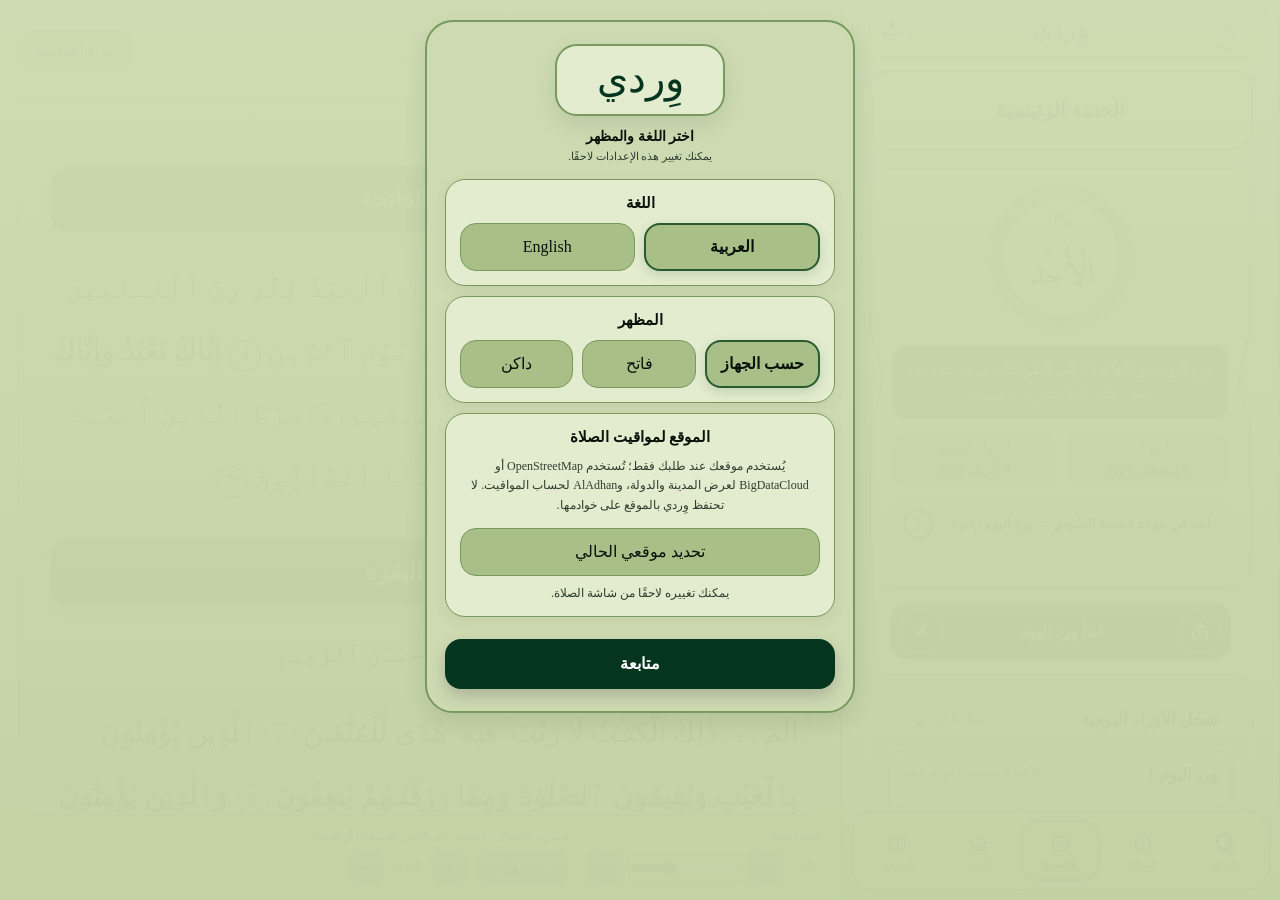
==== commit 06e8802b: "Publish web release 77 with desktop split reader and reading controls" ====
--- a/index.html
+++ b/index.html
@@ -1,5 +1,5 @@
 <!doctype html>
-<html lang="ar" dir="rtl" data-build="75">
+<html lang="ar" dir="rtl" data-build="77">
 <head>
   <meta charset="utf-8" />
   <meta name="viewport" content="width=device-width,initial-scale=1,viewport-fit=cover" />
@@ -8,12 +8,13 @@
   <meta name="apple-mobile-web-app-status-bar-style" id="appleStatusBarMeta" content="default" />
   <meta name="apple-mobile-web-app-title" content="Werdy" />
   <title>وِردي | Werdy</title>
-  <meta name="werdy-build" content="75" />
+  <meta name="werdy-build" content="77" />
   <script>if(!localStorage.getItem('werdy_khatmas'))sessionStorage.setItem('werdy_native_restore_needed','1')</script>
-  <link rel="manifest" href="./manifest.json?v=75" />
+  <link rel="manifest" href="./manifest.json?v=77" />
   <link rel="apple-touch-icon" href="./assets/icon-192-Cp0C3r31.png" />
   <script type="module" crossorigin src="./assets/index-BpGEDRDL.js"></script>
   <link rel="stylesheet" crossorigin href="./assets/index-DXJ18Jr6.css">
+  <link rel="stylesheet" href="./desktop-web.css?v=77">
 </head>
 <body class="release-v1">
   
@@ -283,8 +284,9 @@
     </section>
   </div>
   <script src="assets/quran/quran-data.js"></script>
-  <script src="assets/adhkar-data.js?v=75"></script>
-  <script src="app-v20.js?v=75"></script>
-  <script src="release-fixes.js?v=75"></script>
+  <script src="assets/adhkar-data.js?v=77"></script>
+  <script src="app-v20.js?v=77"></script>
+  <script src="release-fixes.js?v=77"></script>
+  <script src="./desktop-web.js?v=77"></script>
 </body>
 </html>
--- a/desktop-web.css
+++ b/desktop-web.css
@@ -0,0 +1,60 @@
+.desktop-workspace{display:none}
+@media(min-width:960px){
+  html:has(body.desktop-split),body.desktop-split{height:100%;overflow:hidden}
+  body.desktop-split{margin:0;padding:0;background:var(--bg)}
+  .desktop-split .desktop-workspace{display:grid;grid-template-columns:440px minmax(0,1fr);width:100%;height:100vh;height:100dvh;overflow:hidden;background:var(--bg)}
+  .desktop-controls{min-width:0;min-height:0;display:flex;flex-direction:column;background:var(--bg);border-inline-end:1px solid var(--border)}
+  .desktop-control-scroll{flex:1;min-height:0;overflow:auto;overscroll-behavior:contain;scrollbar-width:thin;scrollbar-color:var(--muted) transparent}
+  .desktop-split .desktop-control-scroll>.app-shell{width:100%;max-width:none;min-height:0;height:auto;overflow:visible;padding:0 10px 16px;margin:0}
+  .desktop-split .topbar{position:sticky!important;top:0!important;left:auto!important;right:auto!important;transform:none!important;width:100%!important;z-index:30}
+  .desktop-split #desktopControls>.bottom-nav{position:static!important;left:auto!important;right:auto!important;top:auto!important;bottom:auto!important;transform:none!important;width:calc(100% - 20px)!important;margin:8px 10px 10px!important;flex:none;opacity:1;pointer-events:auto}
+  .desktop-split .screen#readingScreen,.desktop-split .screen#mushafScreen{display:none!important}
+  .desktop-reader{display:flex;flex-direction:column;min-width:0;min-height:0;padding:20px 18px 14px;background:var(--surface)}
+  .desktop-reader-header{display:flex;align-items:center;justify-content:space-between;gap:20px;flex:none;padding-bottom:16px;border-bottom:1px solid var(--border)}
+  .desktop-reader-heading{min-width:0}
+  .desktop-reader-heading p{margin:0 0 5px;font-size:14px;color:var(--muted)}
+  .desktop-reader-heading h1{margin:0;font-size:26px;line-height:1.5;color:var(--text)}
+  .desktop-fullscreen{flex:none;min-height:42px;padding:8px 17px;border:1px solid var(--border);border-radius:13px;background:var(--surface-2);color:var(--text);font:inherit;font-size:15px;cursor:pointer}
+  .desktop-reader-context{flex:none;margin:12px 0;font-size:14px;line-height:1.7;color:var(--muted)}
+  .desktop-reading-stage{position:relative;flex:1;min-height:0;overflow:hidden;border:1px solid var(--border);border-radius:20px;background:var(--bg)}
+  .desktop-reading-scroll{height:100%;min-height:0;overflow:auto;overscroll-behavior:contain;scrollbar-width:none;scroll-behavior:auto;overflow-anchor:none;outline-offset:-3px}
+  .desktop-reading-scroll::-webkit-scrollbar{display:none}
+  .desktop-reading-rail{position:absolute;top:12px;bottom:12px;inset-inline-end:3px;width:20px;z-index:3;cursor:pointer;touch-action:none;direction:ltr;border-radius:12px}
+  .desktop-reading-rail::before{content:"";position:absolute;inset:0 5px;border-radius:10px;background:color-mix(in srgb,var(--muted) 17%,var(--bg));border:1px solid color-mix(in srgb,var(--border) 55%,transparent)}
+  .desktop-reading-rail>span{position:absolute;top:0;left:5px;width:10px;min-height:32px;border-radius:10px;background:var(--primary);box-shadow:0 1px 3px color-mix(in srgb,var(--text) 20%,transparent)}
+  .desktop-reading-rail:focus-visible{outline:2px solid var(--primary);outline-offset:0}
+  .desktop-reading-text{width:100%;max-width:none;margin:0;padding:20px 22px 38px;padding-inline-end:32px;font-size:var(--desktop-reading-size,28px);line-height:2.25;color:var(--text);-webkit-user-select:text;user-select:text}
+  .desktop-reading-text .passage-surah-title{margin:32px 0 24px;font-size:24px;line-height:1.8}
+  .desktop-reading-text .passage-surah-title:first-child{margin-top:0}
+  .desktop-reading-text .ayah{scroll-margin-top:140px}
+  .desktop-reader-footer{flex:none;display:flex;flex-wrap:wrap;align-items:flex-end;gap:12px 18px;padding-top:12px;font-size:14px;color:var(--muted)}
+  .desktop-tool-group{display:flex;flex-direction:column;gap:5px;flex:none}
+  .desktop-tool-label{font-size:12px;line-height:1.4;color:var(--muted)}
+  .desktop-step-control{display:flex;align-items:center;gap:7px;direction:ltr}
+  .desktop-step-control button{width:36px;height:36px;min-width:36px;display:grid;place-items:center;padding:0;border:1px solid var(--border);border-radius:10px;background:var(--surface-2);color:var(--text);font-family:inherit;font-size:23px;line-height:1;cursor:pointer}
+  .desktop-step-control button:disabled{opacity:.35;cursor:default}
+  .desktop-step-control output{min-width:32px;text-align:center;font-size:14px;font-variant-numeric:tabular-nums;color:var(--text)}
+  .desktop-step-control input[type="range"]{width:110px;height:24px;margin:0;padding:0;border:0;accent-color:var(--primary);cursor:pointer;box-shadow:none}
+  .desktop-auto-controls{display:flex;align-items:center;gap:10px}
+  .desktop-auto-toggle{min-width:92px;height:36px;padding:0 10px;display:flex;align-items:center;justify-content:center;border:1px solid var(--border);border-radius:10px;background:var(--surface-2);color:var(--text);font:inherit;font-size:14px;cursor:pointer;white-space:nowrap}
+  .desktop-auto-toggle[aria-pressed="true"]{background:var(--primary-strong);color:#fff;border-color:var(--primary-strong)}
+  .desktop-werd-actions{display:flex;align-items:center;flex-wrap:wrap;gap:10px;margin-inline-start:auto}
+  .desktop-werd-actions[hidden],.desktop-next-surah[hidden]{display:none}
+  .desktop-werd-actions button{display:inline-flex;align-items:center;justify-content:center;gap:7px;white-space:nowrap}
+  .desktop-werd-actions svg{width:19px;height:19px;fill:none;stroke:currentColor;stroke-width:1.8;stroke-linecap:round;stroke-linejoin:round;flex:none}
+  .desktop-next-surah{margin-inline-start:auto;min-height:36px}
+  .desktop-reading-text .passage-bismillah{font-size:.82em}
+  .desktop-reader-footer .primary-btn{width:auto;margin:0;min-height:44px;padding:10px 16px;font-size:15px}
+  .desktop-reader-footer .small-btn{min-height:44px}
+  .desktop-reader-status{flex:none;margin:10px 0 0;font-size:14px;line-height:1.6;color:var(--muted)}
+  .desktop-reader-status:empty{display:none}
+  .desktop-split .modal-backdrop{z-index:200}
+  .desktop-split #globalQuranSearch{z-index:180}
+  .desktop-split button:focus-visible,.desktop-reading-scroll:focus-visible{outline:2px solid var(--primary);outline-offset:3px}
+}
+@media(min-width:960px) and (max-width:1199px){
+  .desktop-split .desktop-workspace{grid-template-columns:400px minmax(0,1fr)}
+  .desktop-reader{padding:20px 18px 14px}
+  .desktop-reading-text{padding:18px 18px 32px;padding-inline-end:30px}
+  .desktop-fullscreen{padding:8px 12px}
+}
